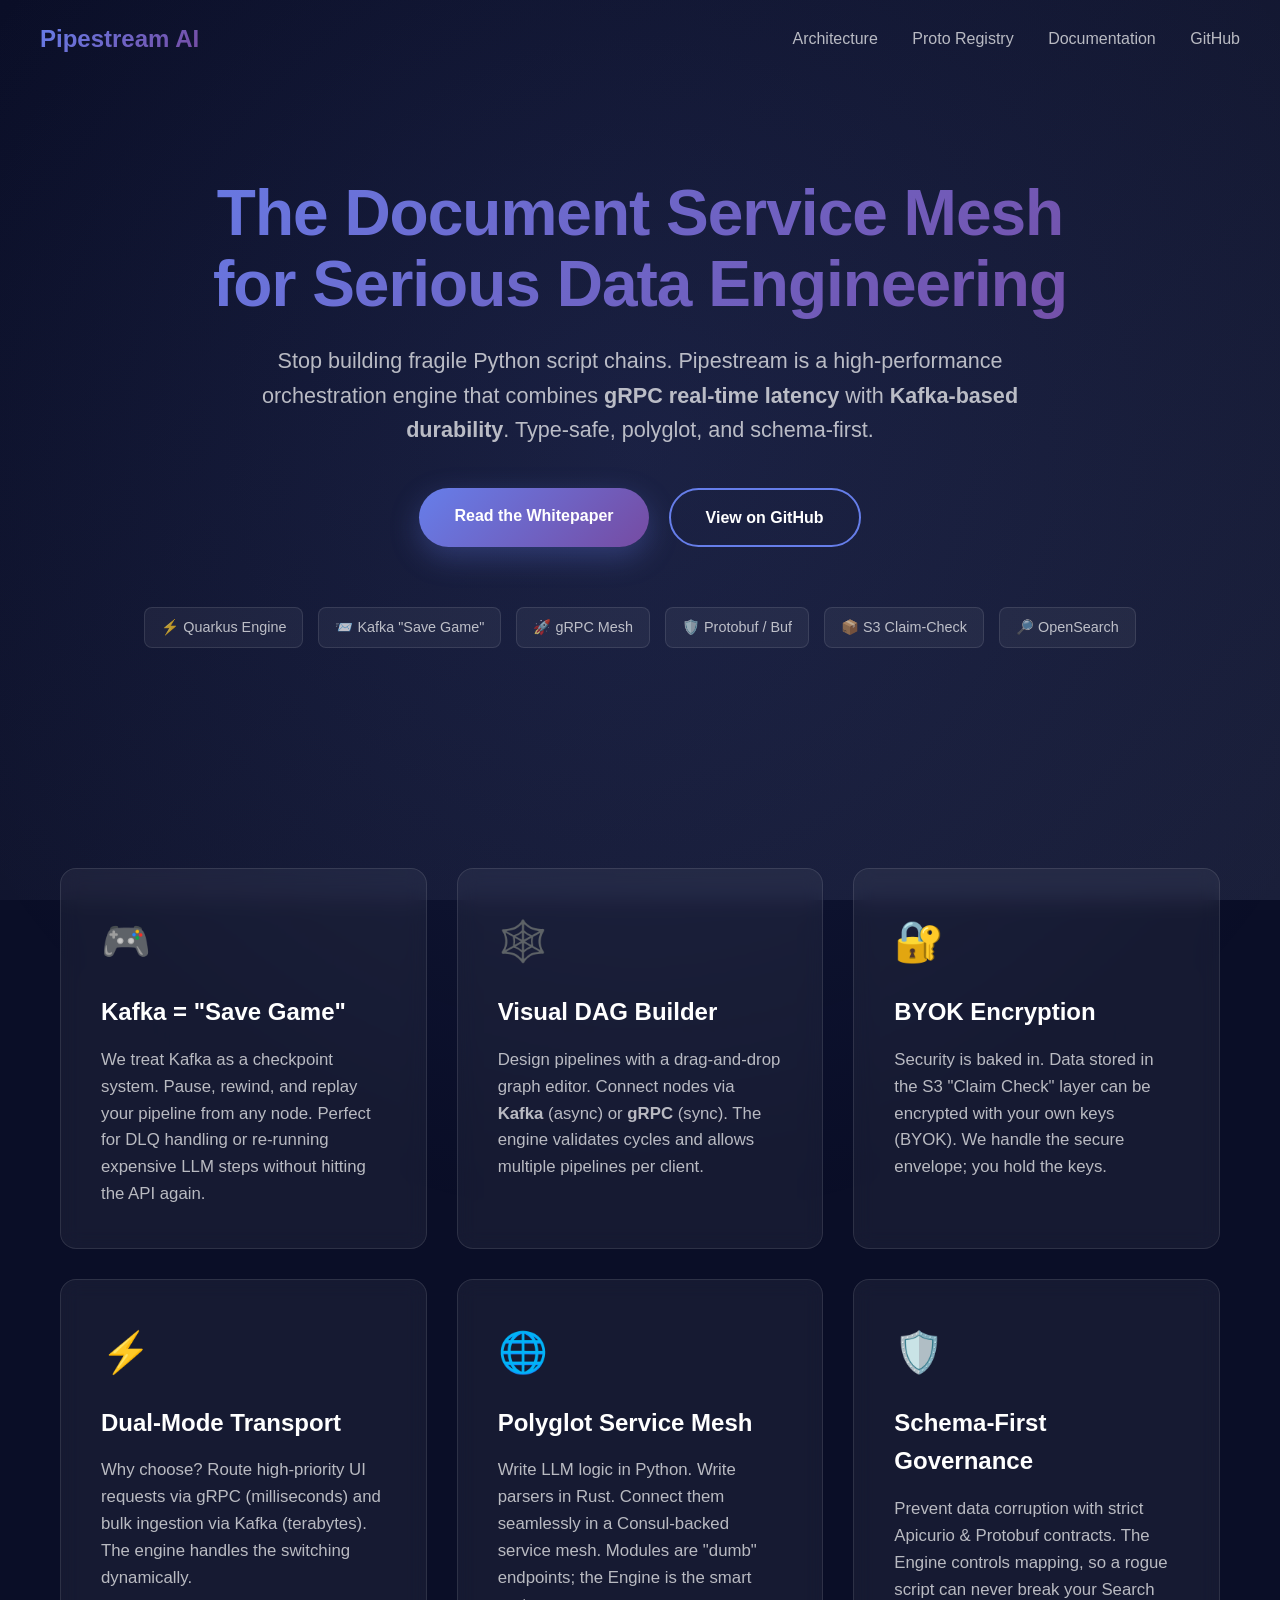
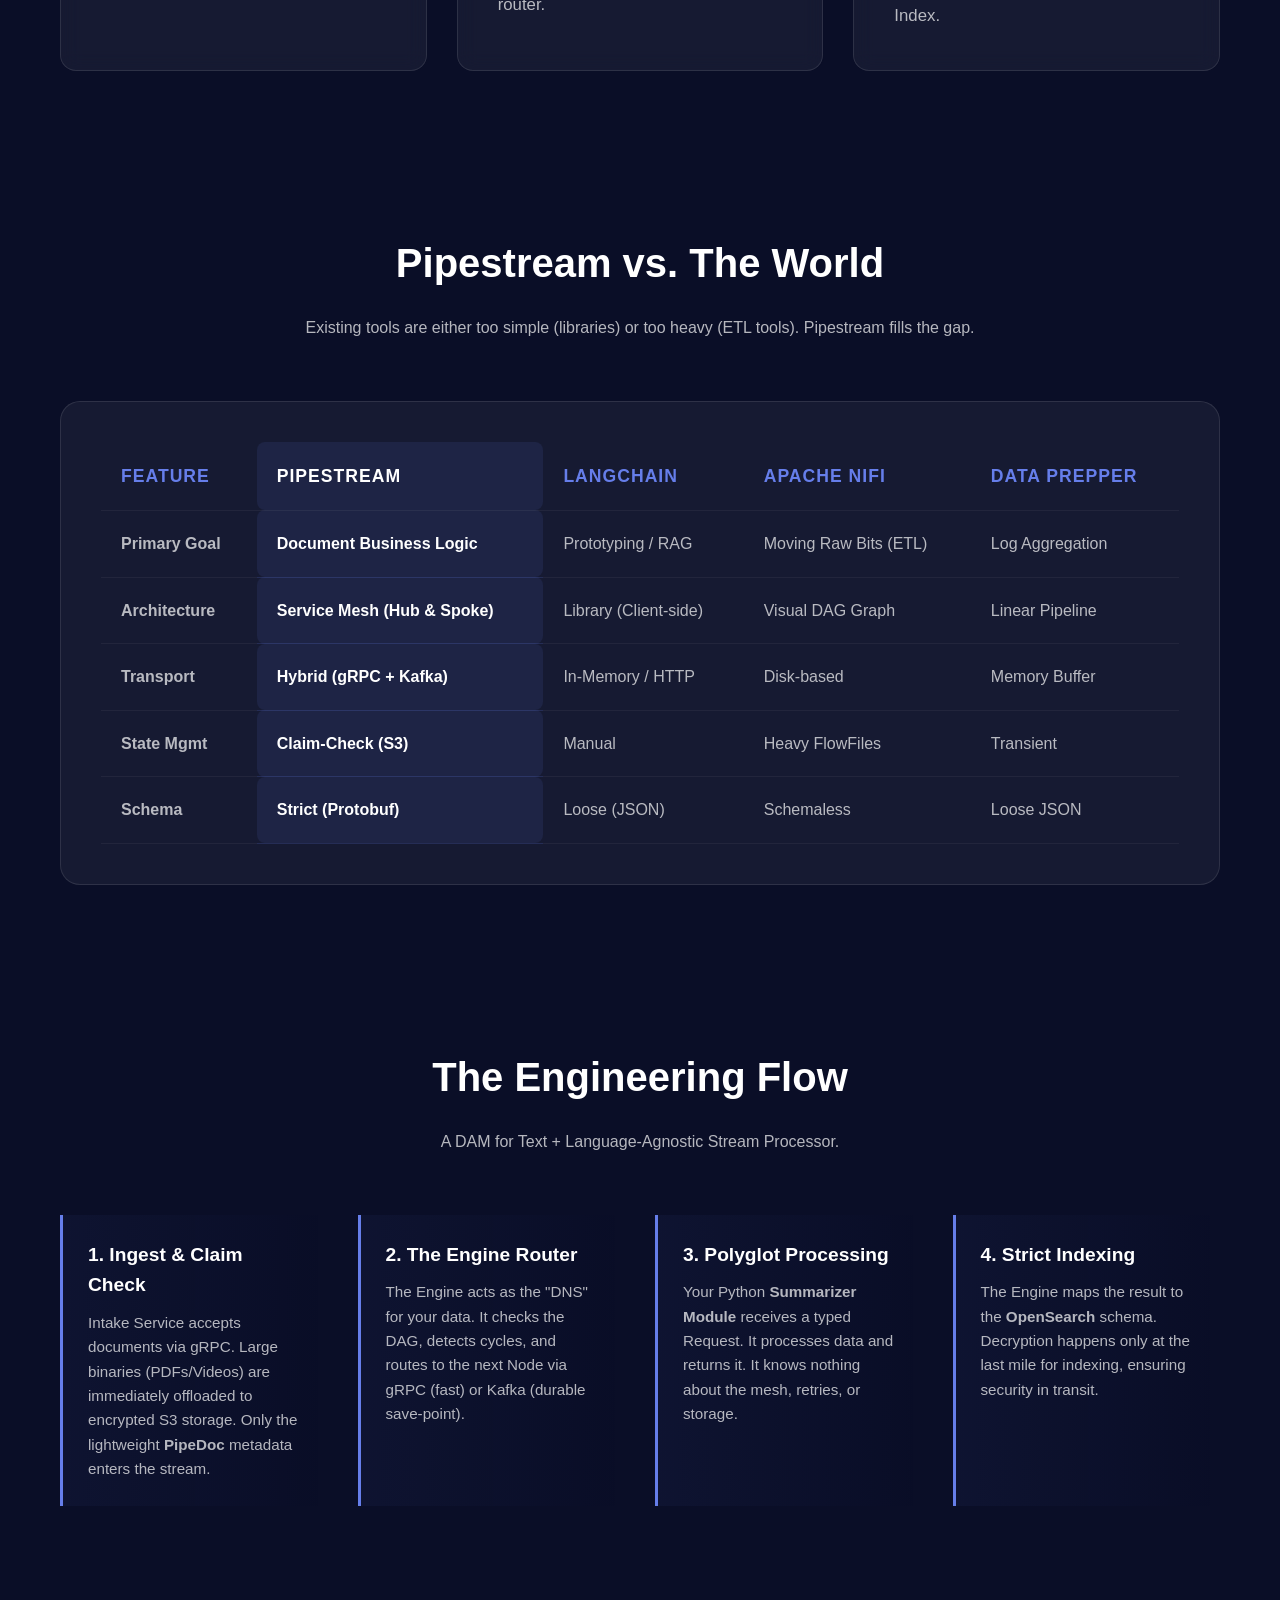
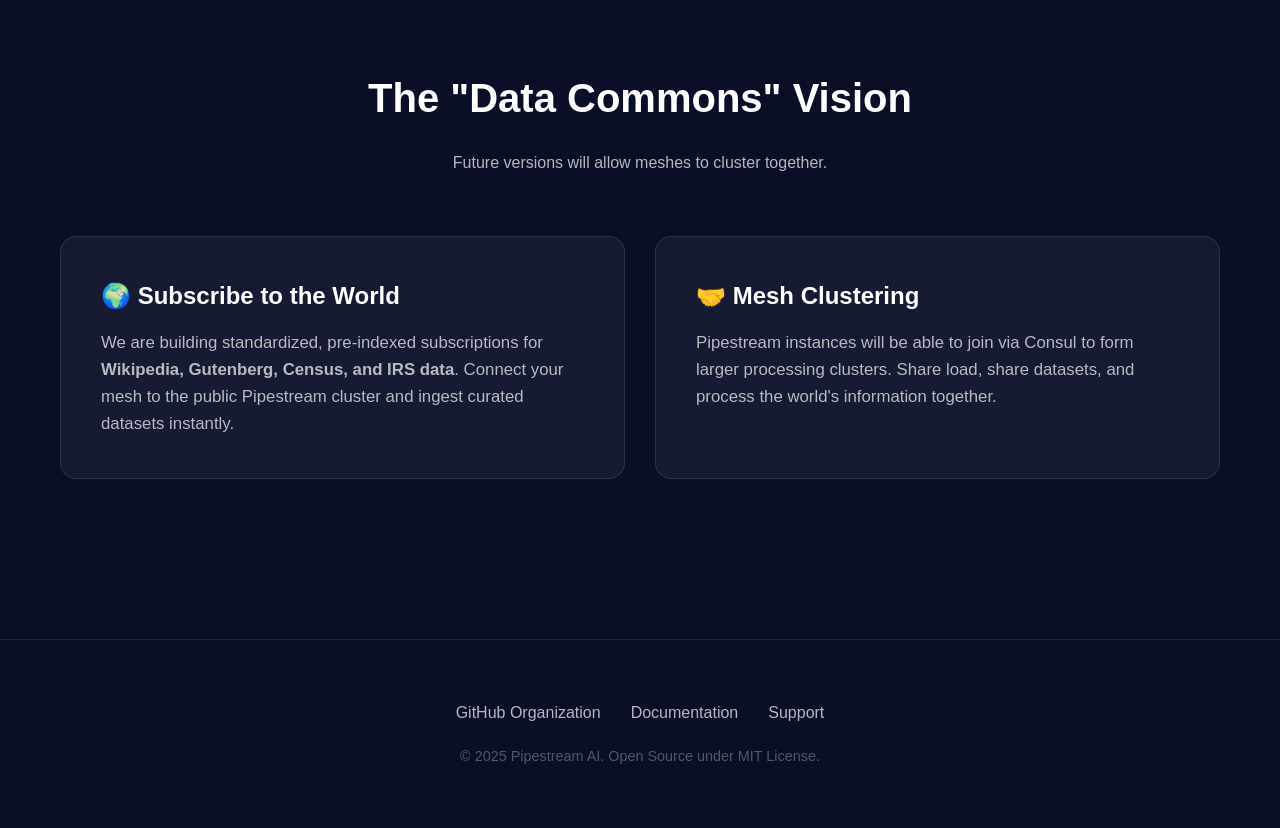
==== index.html @ f8be97fb "fix: resolve 404s on GitHub Pages by using relative links for docs" ====
<!DOCTYPE html>
<html lang="en">
<head>
    <meta charset="UTF-8">
    <meta name="viewport" content="width=device-width, initial-scale=1.0">
    <meta name="description" content="Pipestream AI - The Enterprise Document Service Mesh. gRPC latency, Kafka durability, and strict schema governance.">
    <title>Pipestream AI: Document Processing Mesh for Text</title>
    <style>
        :root {
            --primary-gradient: linear-gradient(135deg, #667eea 0%, #764ba2 100%);
            --bg-dark: #0a0e27;
            --bg-card: rgba(255, 255, 255, 0.05);
            --text-main: #ffffff;
            --text-muted: rgba(255, 255, 255, 0.7);
            --accent: #667eea;
            --success: #48bb78;
            --danger: #f56565;
        }

        * {
            margin: 0;
            padding: 0;
            box-sizing: border-box;
        }

        body {
            font-family: -apple-system, BlinkMacSystemFont, 'Segoe UI', Roboto, Oxygen, Ubuntu, Cantarell, sans-serif;
            line-height: 1.6;
            color: var(--text-main);
            background: var(--bg-dark);
            overflow-x: hidden;
        }

        /* Animated background */
        .bg-animation {
            position: fixed;
            top: 0;
            left: 0;
            width: 100%;
            height: 100%;
            z-index: -1;
            background: linear-gradient(135deg, #0a0e27 0%, #1a1f3a 100%);
        }

        .bg-animation::before {
            content: '';
            position: absolute;
            top: -50%;
            left: -50%;
            width: 200%;
            height: 200%;
            background: radial-gradient(circle, rgba(102, 126, 234, 0.1) 0%, transparent 50%);
            animation: pulse 15s ease-in-out infinite;
        }

        @keyframes pulse {
            0%, 100% { transform: scale(1) rotate(0deg); }
            50% { transform: scale(1.1) rotate(180deg); }
        }

        /* Header */
        header {
            padding: 20px 40px;
            display: flex;
            justify-content: space-between;
            align-items: center;
            max-width: 1400px;
            margin: 0 auto;
        }

        .logo {
            font-size: 1.5rem;
            font-weight: 700;
            background: var(--primary-gradient);
            -webkit-background-clip: text;
            -webkit-text-fill-color: transparent;
            background-clip: text;
        }

        nav a {
            color: var(--text-muted);
            text-decoration: none;
            margin-left: 30px;
            font-weight: 500;
            transition: color 0.3s ease;
        }

        nav a:hover {
            color: var(--accent);
        }

        /* Hero Section */
        .hero {
            max-width: 1200px;
            margin: 0 auto;
            padding: 100px 20px 60px;
            text-align: center;
        }

        h1 {
            font-size: 4rem;
            line-height: 1.1;
            margin-bottom: 25px;
            background: var(--primary-gradient);
            -webkit-background-clip: text;
            -webkit-text-fill-color: transparent;
            background-clip: text;
            font-weight: 800;
            letter-spacing: -1px;
        }

        .lead {
            font-size: 1.35rem;
            color: var(--text-muted);
            margin-bottom: 40px;
            max-width: 800px;
            margin-left: auto;
            margin-right: auto;
        }

        /* Buttons */
        .cta-group {
            display: flex;
            gap: 20px;
            justify-content: center;
            margin-bottom: 60px;
        }

        .btn {
            padding: 15px 35px;
            border-radius: 50px;
            font-weight: 600;
            text-decoration: none;
            transition: transform 0.2s, box-shadow 0.2s;
        }

        .btn:hover {
            transform: translateY(-2px);
        }

        .btn-primary {
            background: var(--primary-gradient);
            color: white;
            box-shadow: 0 10px 30px rgba(102, 126, 234, 0.3);
        }

        .btn-primary:hover {
            box-shadow: 0 15px 40px rgba(102, 126, 234, 0.5);
        }

        .btn-secondary {
            background: transparent;
            border: 2px solid var(--accent);
            color: white;
        }

        .btn-secondary:hover {
            background: rgba(102, 126, 234, 0.1);
        }

        /* Tech Stack Badges */
        .tech-stack {
            display: flex;
            justify-content: center;
            flex-wrap: wrap;
            gap: 15px;
            margin-bottom: 80px;
        }

        .badge {
            background: rgba(255, 255, 255, 0.05);
            border: 1px solid rgba(255, 255, 255, 0.1);
            color: var(--text-muted);
            padding: 8px 16px;
            border-radius: 8px;
            font-size: 0.9rem;
            font-weight: 500;
            transition: all 0.3s ease;
        }

        .badge:hover {
            background: rgba(102, 126, 234, 0.1);
            border-color: rgba(102, 126, 234, 0.3);
            color: #fff;
            transform: translateY(-2px);
        }

        /* Standard Section Styles */
        .section-container {
            max-width: 1200px;
            margin: 0 auto;
            padding: 80px 20px;
        }

        .section-title {
            text-align: center;
            font-size: 2.5rem;
            margin-bottom: 20px;
            color: white;
        }

        .section-subtitle {
            text-align: center;
            color: var(--text-muted);
            margin-bottom: 60px;
            max-width: 700px;
            margin-left: auto;
            margin-right: auto;
        }

        /* Features Grid */
        .features-grid {
            display: grid;
            grid-template-columns: repeat(auto-fit, minmax(350px, 1fr));
            gap: 30px;
        }

        .feature-card {
            background: var(--bg-card);
            backdrop-filter: blur(10px);
            border: 1px solid rgba(255, 255, 255, 0.1);
            border-radius: 16px;
            padding: 40px;
            transition: transform 0.3s ease, border-color 0.3s ease;
        }

        .feature-card:hover {
            transform: translateY(-5px);
            border-color: var(--accent);
            background: rgba(255, 255, 255, 0.08);
        }

        .feature-icon {
            font-size: 2.5rem;
            margin-bottom: 20px;
            display: block;
        }

        .feature-card h3 {
            color: var(--text-main);
            font-size: 1.5rem;
            margin-bottom: 15px;
        }

        .feature-card p {
            color: var(--text-muted);
            font-size: 1.05rem;
        }

        /* Comparison Table */
        .comparison-table-wrapper {
            background: var(--bg-card);
            border-radius: 20px;
            padding: 40px;
            border: 1px solid rgba(255, 255, 255, 0.1);
            overflow-x: auto;
        }

        table {
            width: 100%;
            border-collapse: collapse;
            color: var(--text-muted);
            min-width: 800px;
        }

        th, td {
            padding: 20px;
            text-align: left;
            border-bottom: 1px solid rgba(255, 255, 255, 0.05);
        }

        th {
            color: var(--accent);
            font-size: 1.1rem;
            text-transform: uppercase;
            letter-spacing: 1px;
        }

        .highlight-col {
            background: rgba(102, 126, 234, 0.1);
            color: white;
            font-weight: 600;
            border-radius: 8px;
        }
        
        td.highlight-col {
            border-bottom: 1px solid rgba(102, 126, 234, 0.2);
        }

        /* Architecture Steps */
        .steps-grid {
            display: grid;
            grid-template-columns: repeat(auto-fit, minmax(250px, 1fr));
            gap: 30px;
            margin-top: 40px;
        }

        .step-card {
            text-align: left;
            padding: 25px;
            border-left: 3px solid var(--accent);
            background: linear-gradient(90deg, rgba(102,126,234,0.05) 0%, transparent 100%);
            border-radius: 0 10px 10px 0;
        }

        .step-card h4 {
            color: white;
            margin-bottom: 10px;
            font-size: 1.2rem;
        }

        .step-card p {
            color: var(--text-muted);
            font-size: 0.95rem;
            margin: 0;
        }

        /* Footer */
        footer {
            text-align: center;
            padding: 60px 20px;
            border-top: 1px solid rgba(255, 255, 255, 0.1);
            margin-top: 80px;
        }

        .footer-links {
            display: flex;
            justify-content: center;
            gap: 30px;
            margin-bottom: 20px;
        }

        .footer-links a {
            color: var(--text-muted);
            text-decoration: none;
            transition: color 0.3s;
        }

        .footer-links a:hover {
            color: var(--accent);
        }

        .copyright {
            color: rgba(255, 255, 255, 0.3);
            font-size: 0.9rem;
        }

        /* Responsive */
        @media (max-width: 768px) {
            h1 { font-size: 2.8rem; }
            .hero { padding-top: 60px; }
            .cta-group { flex-direction: column; }
            header { flex-direction: column; gap: 20px; }
            nav { display: flex; flex-wrap: wrap; justify-content: center; gap: 15px; }
            nav a { margin: 0; }
        }
    </style>
</head>
<body>
    <div class="bg-animation"></div>

    <header>
        <div class="logo">Pipestream AI</div>
        <nav>
            <a href="docs/#/architecture/system-overview">Architecture</a>
            <a href="https://buf.build/pipestreamai/platform" target="_blank">Proto Registry</a>
            <a href="docs/">Documentation</a>
            <a href="https://github.com/ai-pipestream" target="_blank">GitHub</a>
        </nav>
    </header>

    <main>
        <section class="hero">
            <h1>The Document Service Mesh <br>for Serious Data Engineering</h1>
            <p class="lead">
                Stop building fragile Python script chains. Pipestream is a high-performance orchestration engine 
                that combines <strong>gRPC real-time latency</strong> with <strong>Kafka-based durability</strong>. 
                Type-safe, polyglot, and schema-first.
            </p>
            
            <div class="cta-group">
                <a href="docs/#/architecture/system-overview" class="btn btn-primary">Read the Whitepaper</a>
                <a href="https://github.com/ai-pipestream" class="btn btn-secondary">View on GitHub</a>
            </div>

            <div class="tech-stack">
                <span class="badge">⚡ Quarkus Engine</span>
                <span class="badge">📨 Kafka "Save Game"</span>
                <span class="badge">🚀 gRPC Mesh</span>
                <span class="badge">🛡️ Protobuf / Buf</span>
                <span class="badge">📦 S3 Claim-Check</span>
                <span class="badge">🔎 OpenSearch</span>
            </div>
        </section>

        <section class="section-container" id="features">
            <div class="features-grid">
                <div class="feature-card">
                    <span class="feature-icon">🎮</span>
                    <h3>Kafka = "Save Game"</h3>
                    <p>We treat Kafka as a checkpoint system. Pause, rewind, and replay your pipeline from any node. Perfect for DLQ handling or re-running expensive LLM steps without hitting the API again.</p>
                </div>
                <div class="feature-card">
                    <span class="feature-icon">🕸️</span>
                    <h3>Visual DAG Builder</h3>
                    <p>Design pipelines with a drag-and-drop graph editor. Connect nodes via <strong>Kafka</strong> (async) or <strong>gRPC</strong> (sync). The engine validates cycles and allows multiple pipelines per client.</p>
                </div>
                <div class="feature-card">
                    <span class="feature-icon">🔐</span>
                    <h3>BYOK Encryption</h3>
                    <p>Security is baked in. Data stored in the S3 "Claim Check" layer can be encrypted with your own keys (BYOK). We handle the secure envelope; you hold the keys.</p>
                </div>
                <div class="feature-card">
                    <span class="feature-icon">⚡</span>
                    <h3>Dual-Mode Transport</h3>
                    <p>Why choose? Route high-priority UI requests via gRPC (milliseconds) and bulk ingestion via Kafka (terabytes). The engine handles the switching dynamically.</p>
                </div>
                <div class="feature-card">
                    <span class="feature-icon">🌐</span>
                    <h3>Polyglot Service Mesh</h3>
                    <p>Write LLM logic in Python. Write parsers in Rust. Connect them seamlessly in a Consul-backed service mesh. Modules are "dumb" endpoints; the Engine is the smart router.</p>
                </div>
                <div class="feature-card">
                    <span class="feature-icon">🛡️</span>
                    <h3>Schema-First Governance</h3>
                    <p>Prevent data corruption with strict Apicurio & Protobuf contracts. The Engine controls mapping, so a rogue script can never break your Search Index.</p>
                </div>
            </div>
        </section>

        <section class="section-container">
            <h2 class="section-title">Pipestream vs. The World</h2>
            <p class="section-subtitle">Existing tools are either too simple (libraries) or too heavy (ETL tools). Pipestream fills the gap.</p>
            <div class="comparison-table-wrapper">
                <table>
                    <thead>
                        <tr>
                            <th>Feature</th>
                            <th class="highlight-col">Pipestream</th>
                            <th>LangChain</th>
                            <th>Apache NiFi</th>
                            <th>Data Prepper</th>
                        </tr>
                    </thead>
                    <tbody>
                        <tr>
                            <td><strong>Primary Goal</strong></td>
                            <td class="highlight-col">Document Business Logic</td>
                            <td>Prototyping / RAG</td>
                            <td>Moving Raw Bits (ETL)</td>
                            <td>Log Aggregation</td>
                        </tr>
                        <tr>
                            <td><strong>Architecture</strong></td>
                            <td class="highlight-col">Service Mesh (Hub & Spoke)</td>
                            <td>Library (Client-side)</td>
                            <td>Visual DAG Graph</td>
                            <td>Linear Pipeline</td>
                        </tr>
                        <tr>
                            <td><strong>Transport</strong></td>
                            <td class="highlight-col">Hybrid (gRPC + Kafka)</td>
                            <td>In-Memory / HTTP</td>
                            <td>Disk-based</td>
                            <td>Memory Buffer</td>
                        </tr>
                        <tr>
                            <td><strong>State Mgmt</strong></td>
                            <td class="highlight-col">Claim-Check (S3)</td>
                            <td>Manual</td>
                            <td>Heavy FlowFiles</td>
                            <td>Transient</td>
                        </tr>
                        <tr>
                            <td><strong>Schema</strong></td>
                            <td class="highlight-col">Strict (Protobuf)</td>
                            <td>Loose (JSON)</td>
                            <td>Schemaless</td>
                            <td>Loose JSON</td>
                        </tr>
                    </tbody>
                </table>
            </div>
        </section>

        <section class="section-container">
            <h2 class="section-title">The Engineering Flow</h2>
            <p class="section-subtitle">A DAM for Text + Language-Agnostic Stream Processor.</p>
            
            <div class="steps-grid">
                <div class="step-card">
                    <h4>1. Ingest & Claim Check</h4>
                    <p>Intake Service accepts documents via gRPC. Large binaries (PDFs/Videos) are immediately offloaded to encrypted S3 storage. Only the lightweight <strong>PipeDoc</strong> metadata enters the stream.</p>
                </div>
                <div class="step-card">
                    <h4>2. The Engine Router</h4>
                    <p>The Engine acts as the "DNS" for your data. It checks the DAG, detects cycles, and routes to the next Node via gRPC (fast) or Kafka (durable save-point).</p>
                </div>
                <div class="step-card">
                    <h4>3. Polyglot Processing</h4>
                    <p>Your Python <strong>Summarizer Module</strong> receives a typed Request. It processes data and returns it. It knows nothing about the mesh, retries, or storage.</p>
                </div>
                <div class="step-card">
                    <h4>4. Strict Indexing</h4>
                    <p>The Engine maps the result to the <strong>OpenSearch</strong> schema. Decryption happens only at the last mile for indexing, ensuring security in transit.</p>
                </div>
            </div>
        </section>

        <section class="section-container">
            <h2 class="section-title">The "Data Commons" Vision</h2>
            <p class="section-subtitle">Future versions will allow meshes to cluster together.</p>
            <div class="features-grid" style="grid-template-columns: 1fr 1fr;">
                <div class="feature-card">
                    <h3>🌍 Subscribe to the World</h3>
                    <p>We are building standardized, pre-indexed subscriptions for <strong>Wikipedia, Gutenberg, Census, and IRS data</strong>. Connect your mesh to the public Pipestream cluster and ingest curated datasets instantly.</p>
                </div>
                <div class="feature-card">
                    <h3>🤝 Mesh Clustering</h3>
                    <p>Pipestream instances will be able to join via Consul to form larger processing clusters. Share load, share datasets, and process the world's information together.</p>
                </div>
            </div>
        </section>
    </main>

    <footer>
        <div class="footer-links">
            <a href="https://github.com/ai-pipestream">GitHub Organization</a>
            <a href="docs/">Documentation</a>
            <a href="https://github.com/ai-pipestream/.github/issues">Support</a>
        </div>
        <div class="copyright">
            &copy; 2025 Pipestream AI. Open Source under MIT License.
        </div>
    </footer>
</body>
</html>
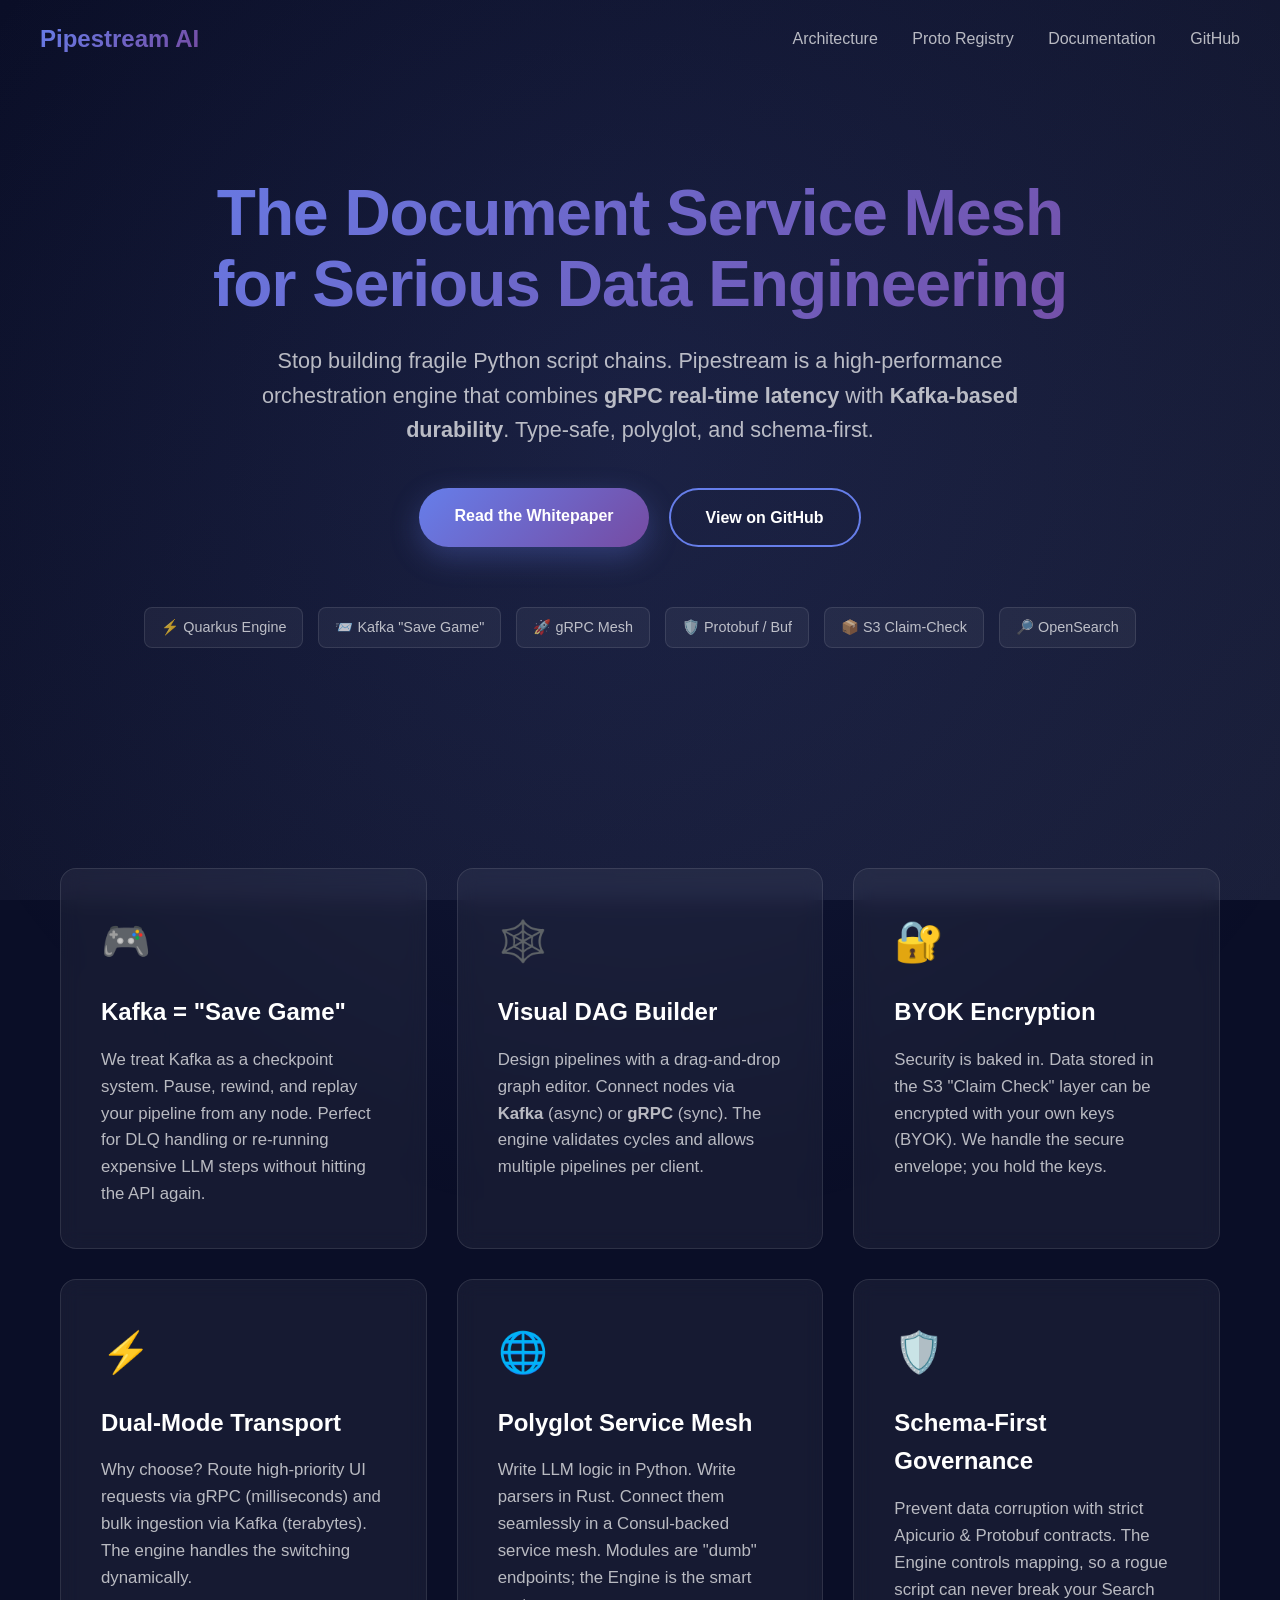
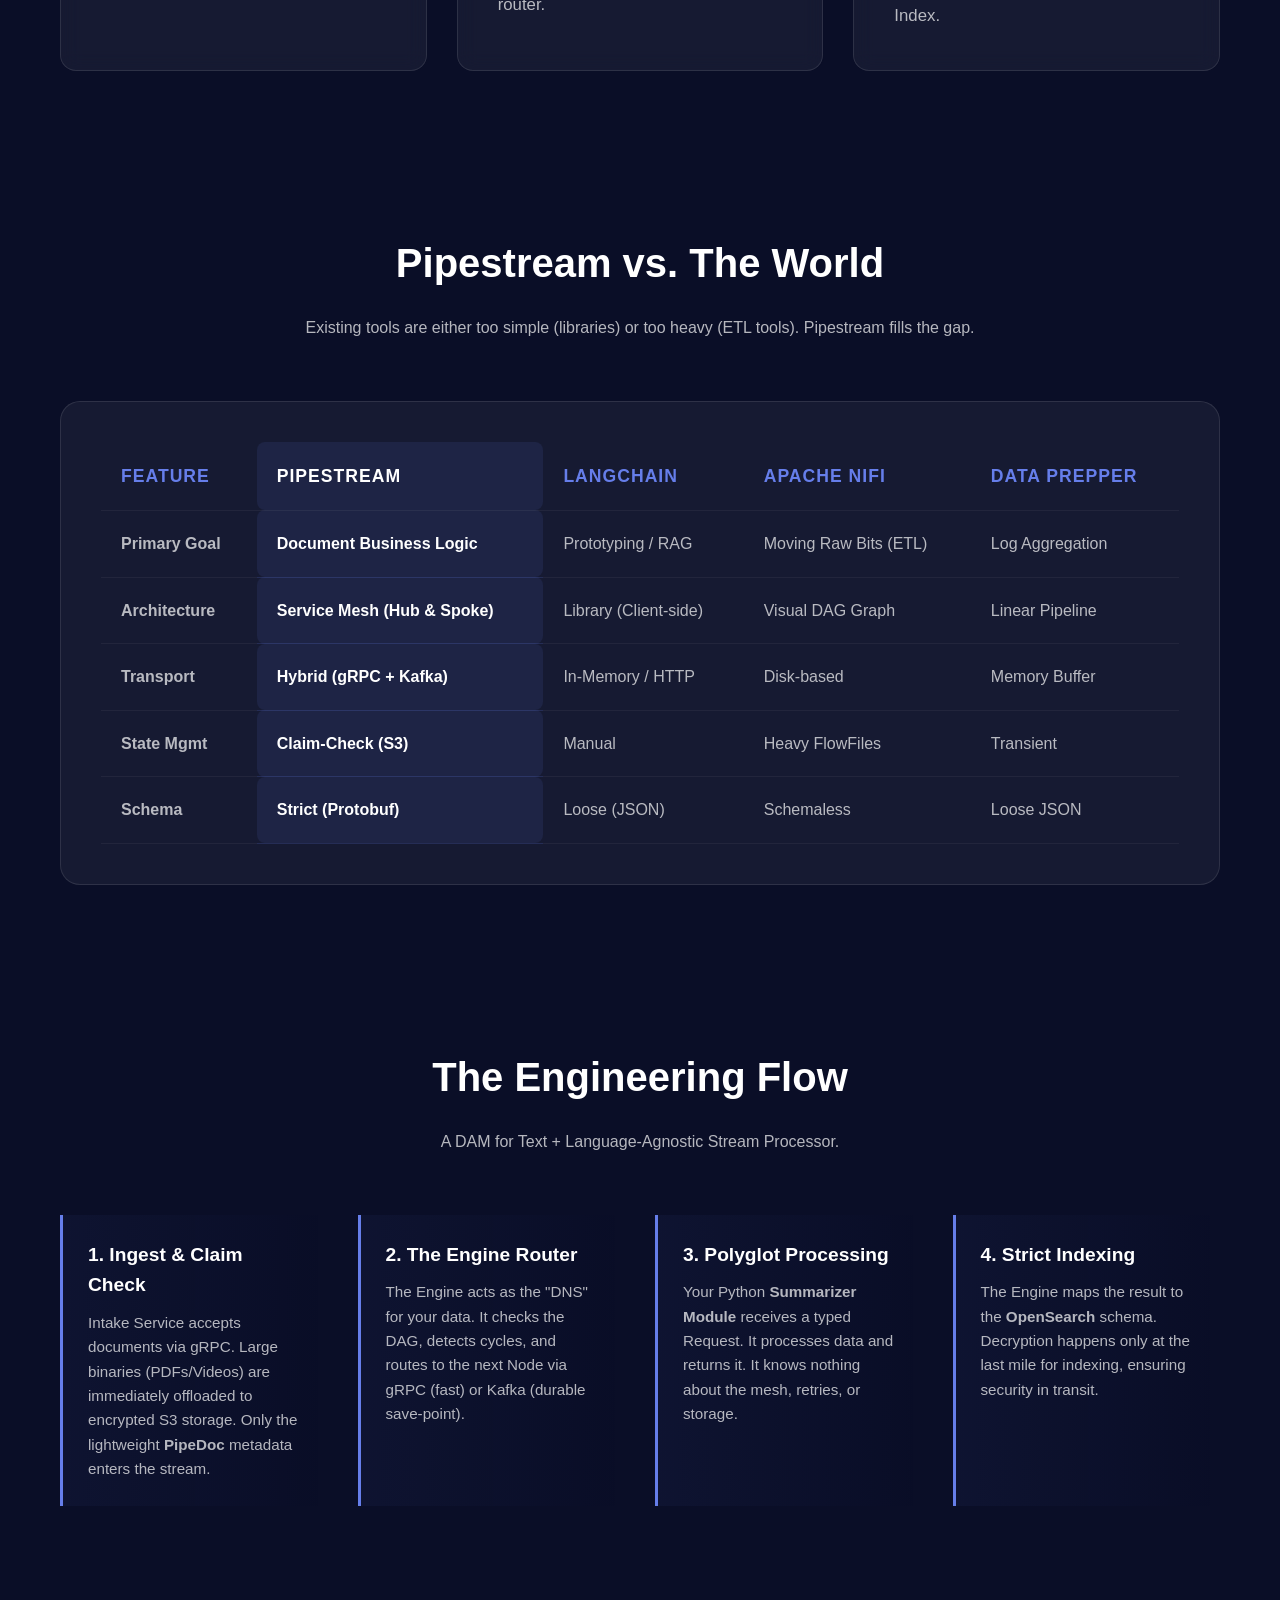
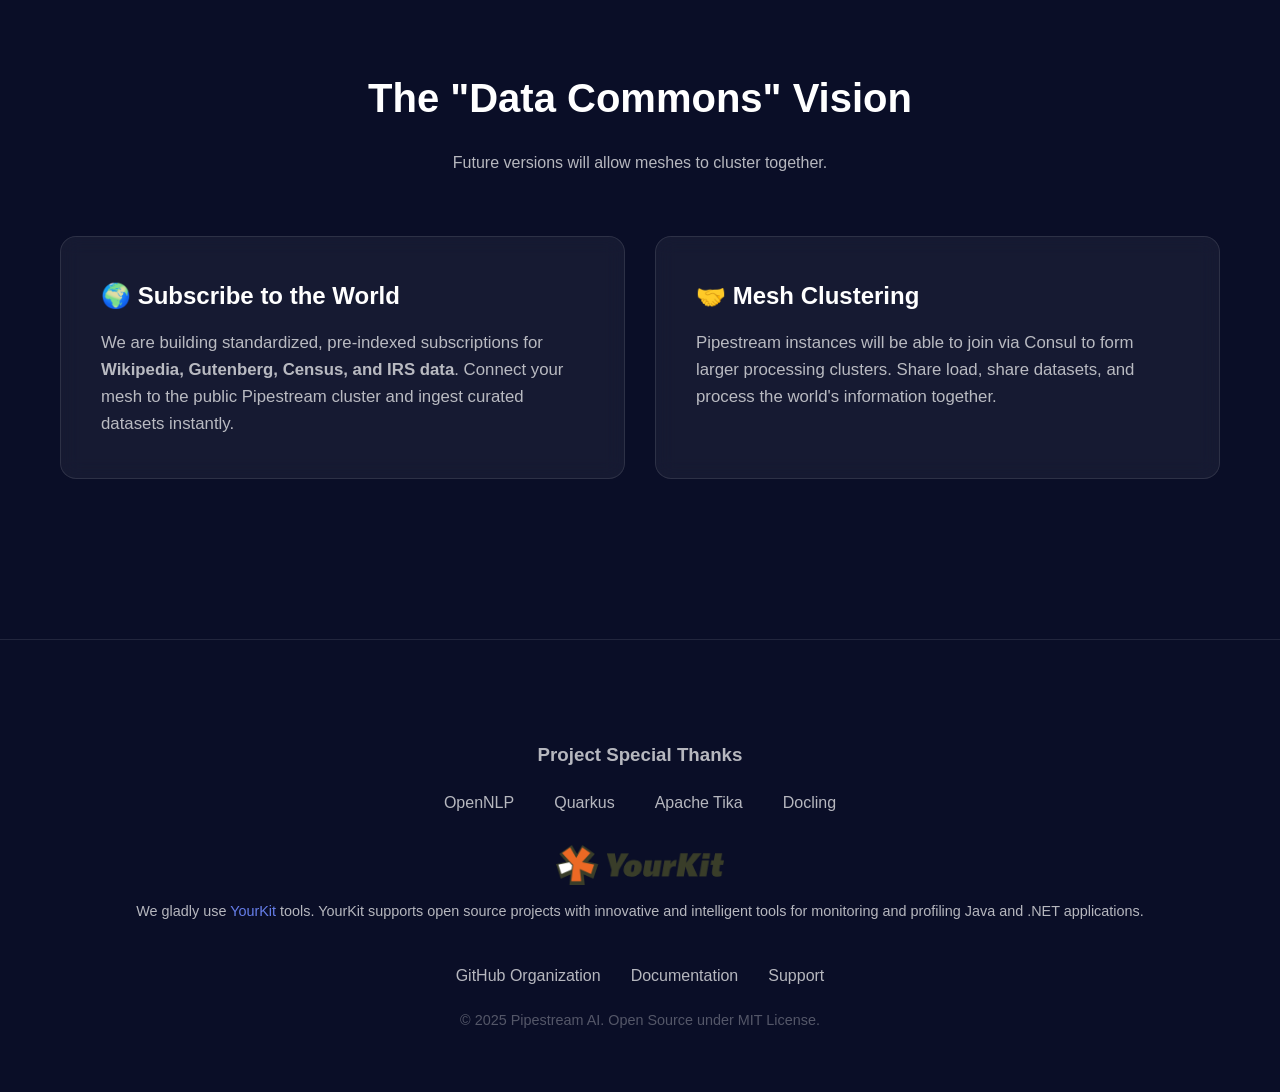
==== commit ce998180: "docs: add Project Special Thanks section to homepage footer" ====
--- a/index.html
+++ b/index.html
@@ -524,6 +524,25 @@
     </main>
 
     <footer>
+        <section class="section-container" style="padding: 40px 20px;">
+            <h3 style="color: var(--text-muted); margin-bottom: 20px;">Project Special Thanks</h3>
+            <div style="display: flex; justify-content: center; align-items: center; gap: 40px; flex-wrap: wrap; margin-bottom: 30px;">
+                <a href="https://opennlp.apache.org/" target="_blank" style="color: var(--text-muted); text-decoration: none;">OpenNLP</a>
+                <a href="https://quarkus.io/" target="_blank" style="color: var(--text-muted); text-decoration: none;">Quarkus</a>
+                <a href="https://tika.apache.org/" target="_blank" style="color: var(--text-muted); text-decoration: none;">Apache Tika</a>
+                <a href="https://github.com/microsoft/docling" target="_blank" style="color: var(--text-muted); text-decoration: none;">Docling</a>
+            </div>
+            <div style="margin-top: 20px;">
+                <a href="https://www.yourkit.com/" target="_blank" rel="noopener">
+                    <img src="yklogo.png" alt="YourKit" style="height: 40px; vertical-align: middle;">
+                </a>
+                <p style="color: var(--text-muted); font-size: 0.9rem; margin-top: 15px;">
+                    We gladly use <a href="https://www.yourkit.com/" target="_blank" rel="noopener" style="color: var(--accent); text-decoration: none;">YourKit</a> tools. 
+                    YourKit supports open source projects with innovative and intelligent tools for monitoring and profiling Java and .NET applications.
+                </p>
+            </div>
+        </section>
+
         <div class="footer-links">
             <a href="https://github.com/ai-pipestream">GitHub Organization</a>
             <a href="docs/">Documentation</a>
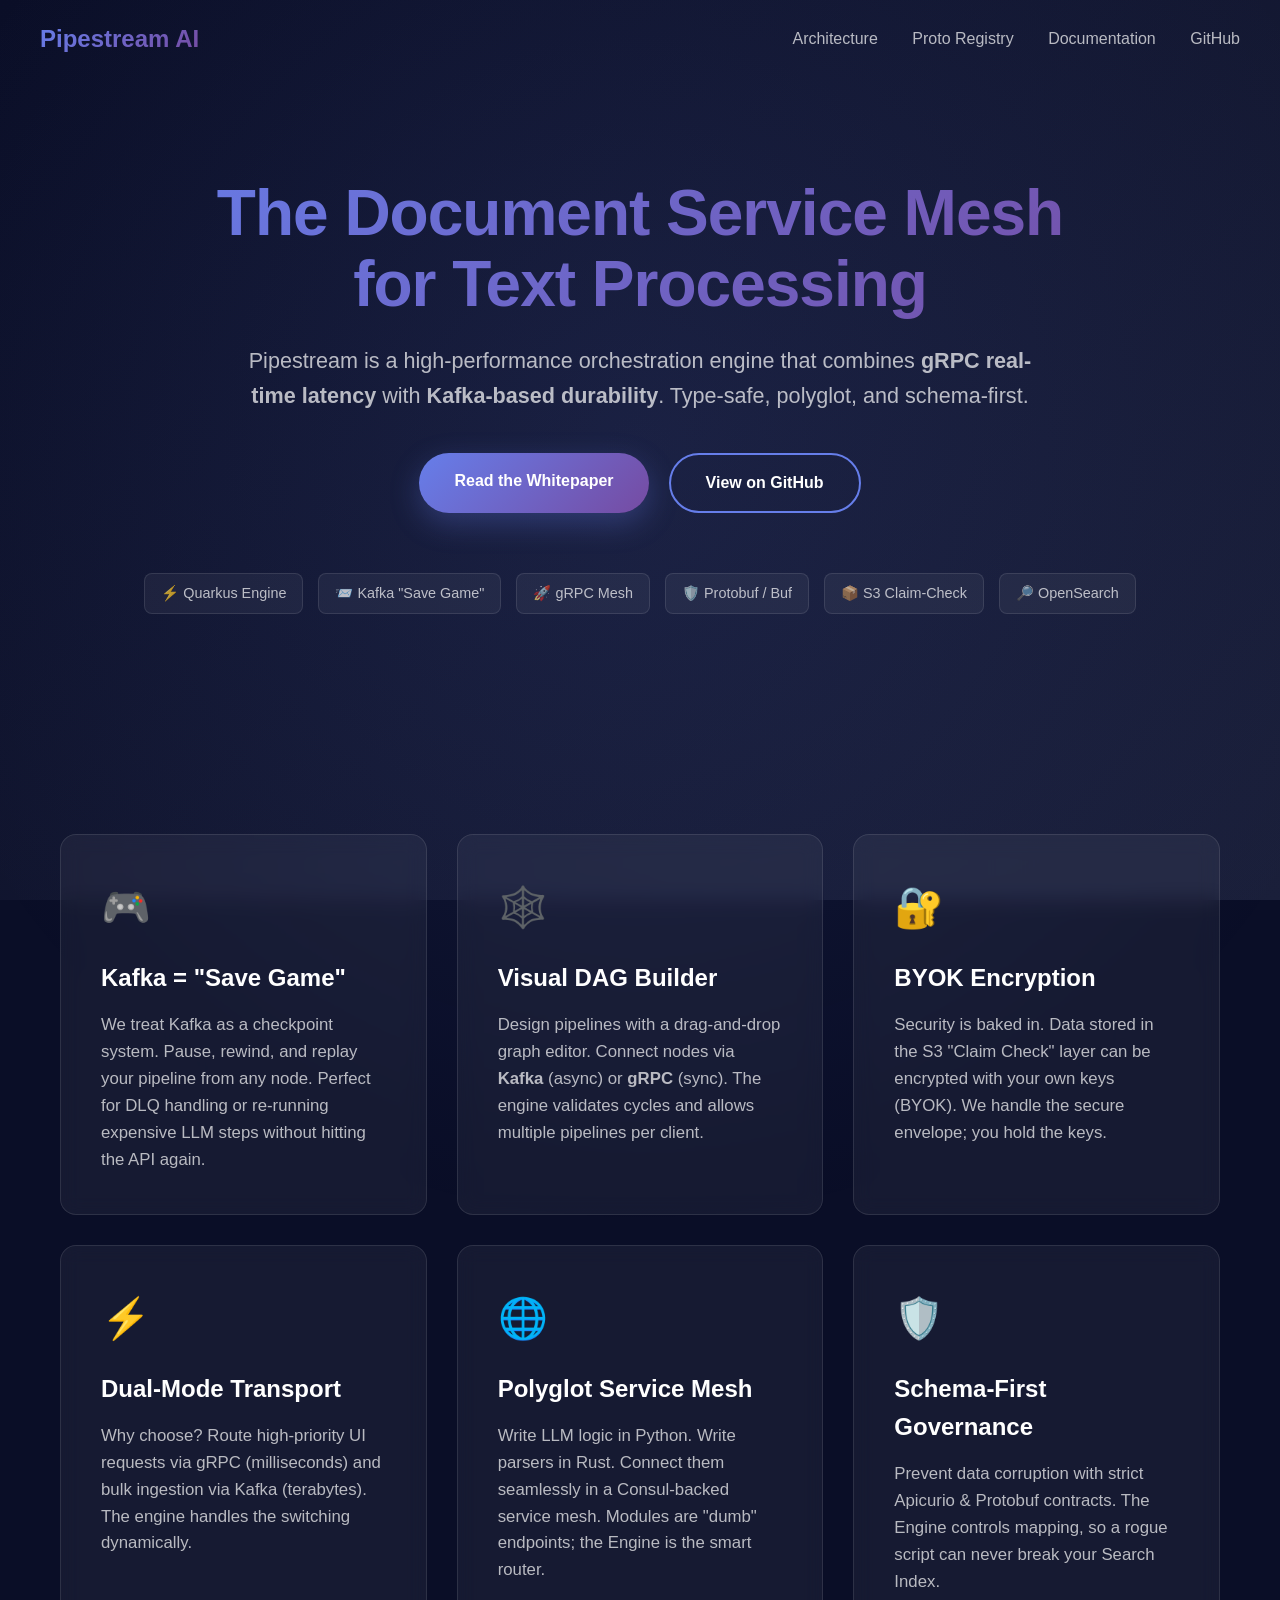
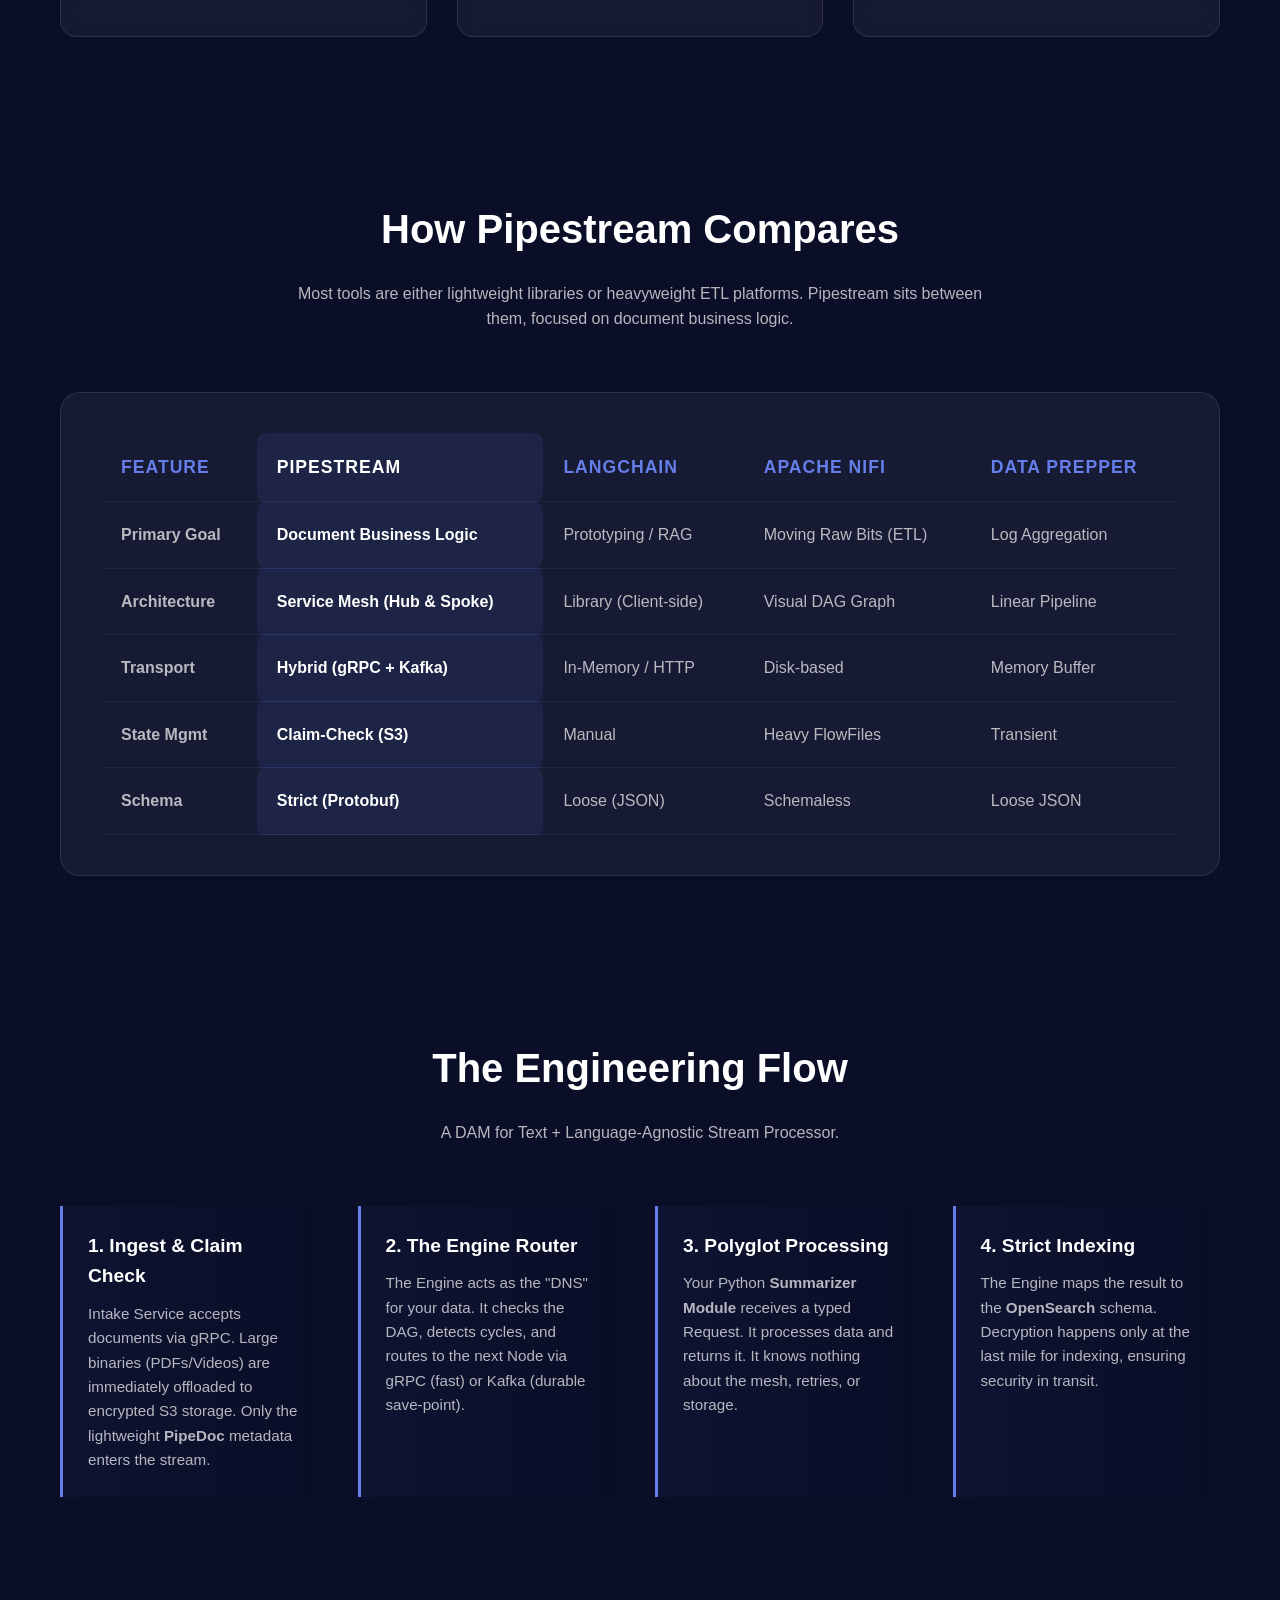
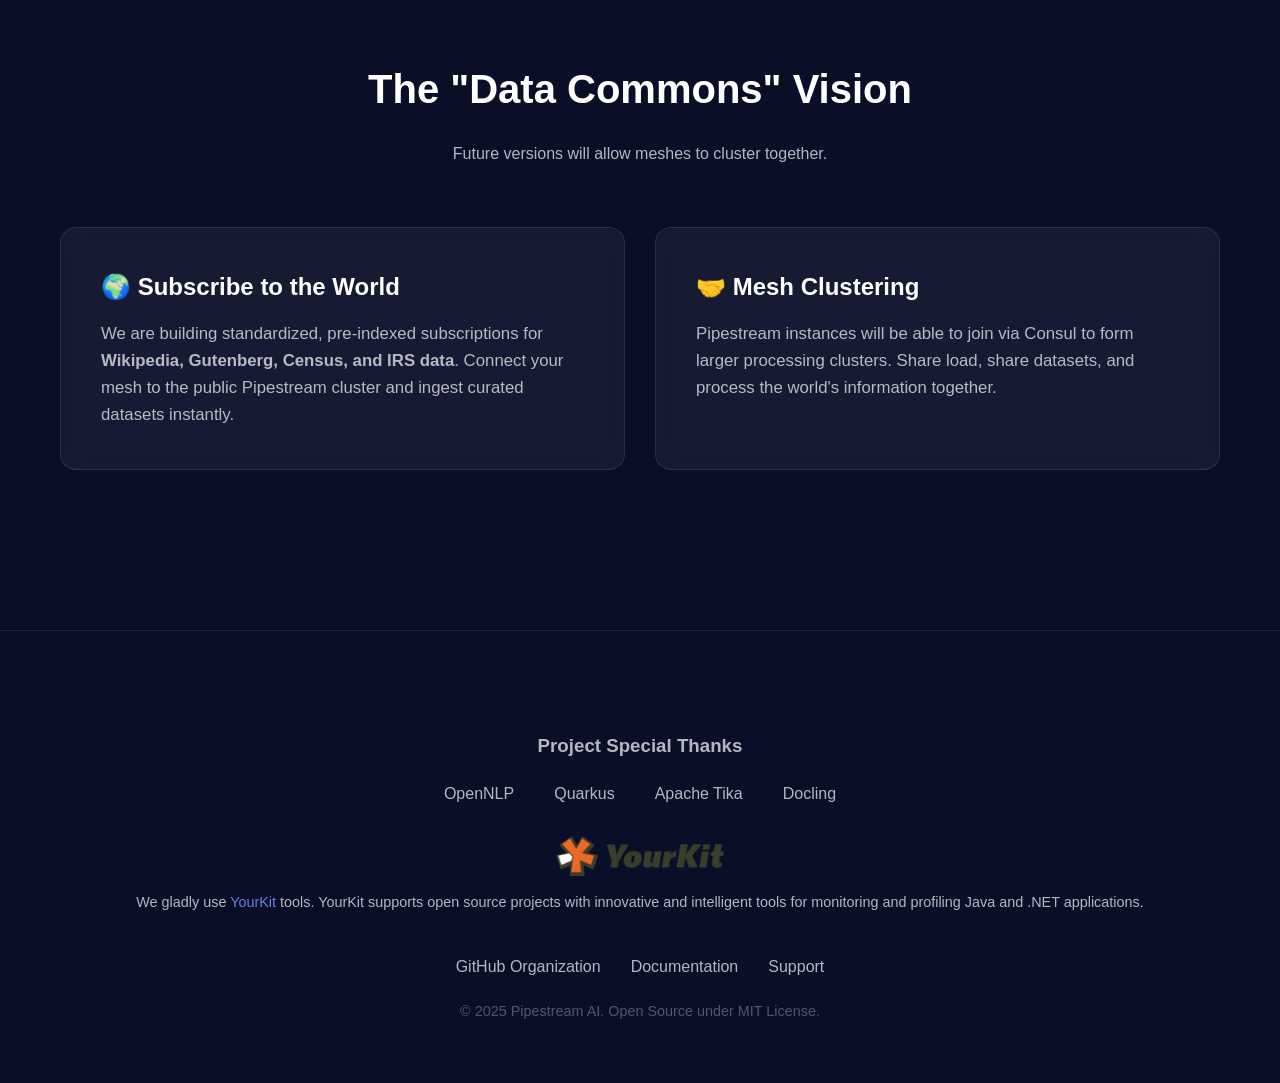
==== commit 2951e05f: "fix docling URL and tone down markety copy on front page Agent-Logs-Url: https://github.com/ai-pipes" ====
--- a/index.html
+++ b/index.html
@@ -371,10 +371,10 @@
 
     <main>
         <section class="hero">
-            <h1>The Document Service Mesh <br>for Serious Data Engineering</h1>
+            <h1>The Document Service Mesh <br>for Text Processing</h1>
             <p class="lead">
-                Stop building fragile Python script chains. Pipestream is a high-performance orchestration engine 
-                that combines <strong>gRPC real-time latency</strong> with <strong>Kafka-based durability</strong>. 
+                Pipestream is a high-performance orchestration engine that combines 
+                <strong>gRPC real-time latency</strong> with <strong>Kafka-based durability</strong>. 
                 Type-safe, polyglot, and schema-first.
             </p>
             
@@ -429,8 +429,8 @@
         </section>
 
         <section class="section-container">
-            <h2 class="section-title">Pipestream vs. The World</h2>
-            <p class="section-subtitle">Existing tools are either too simple (libraries) or too heavy (ETL tools). Pipestream fills the gap.</p>
+            <h2 class="section-title">How Pipestream Compares</h2>
+            <p class="section-subtitle">Most tools are either lightweight libraries or heavyweight ETL platforms. Pipestream sits between them, focused on document business logic.</p>
             <div class="comparison-table-wrapper">
                 <table>
                     <thead>
@@ -530,7 +530,7 @@
                 <a href="https://opennlp.apache.org/" target="_blank" style="color: var(--text-muted); text-decoration: none;">OpenNLP</a>
                 <a href="https://quarkus.io/" target="_blank" style="color: var(--text-muted); text-decoration: none;">Quarkus</a>
                 <a href="https://tika.apache.org/" target="_blank" style="color: var(--text-muted); text-decoration: none;">Apache Tika</a>
-                <a href="https://github.com/microsoft/docling" target="_blank" style="color: var(--text-muted); text-decoration: none;">Docling</a>
+                <a href="https://www.docling.ai/" target="_blank" style="color: var(--text-muted); text-decoration: none;">Docling</a>
             </div>
             <div style="margin-top: 20px;">
                 <a href="https://www.yourkit.com/" target="_blank" rel="noopener">
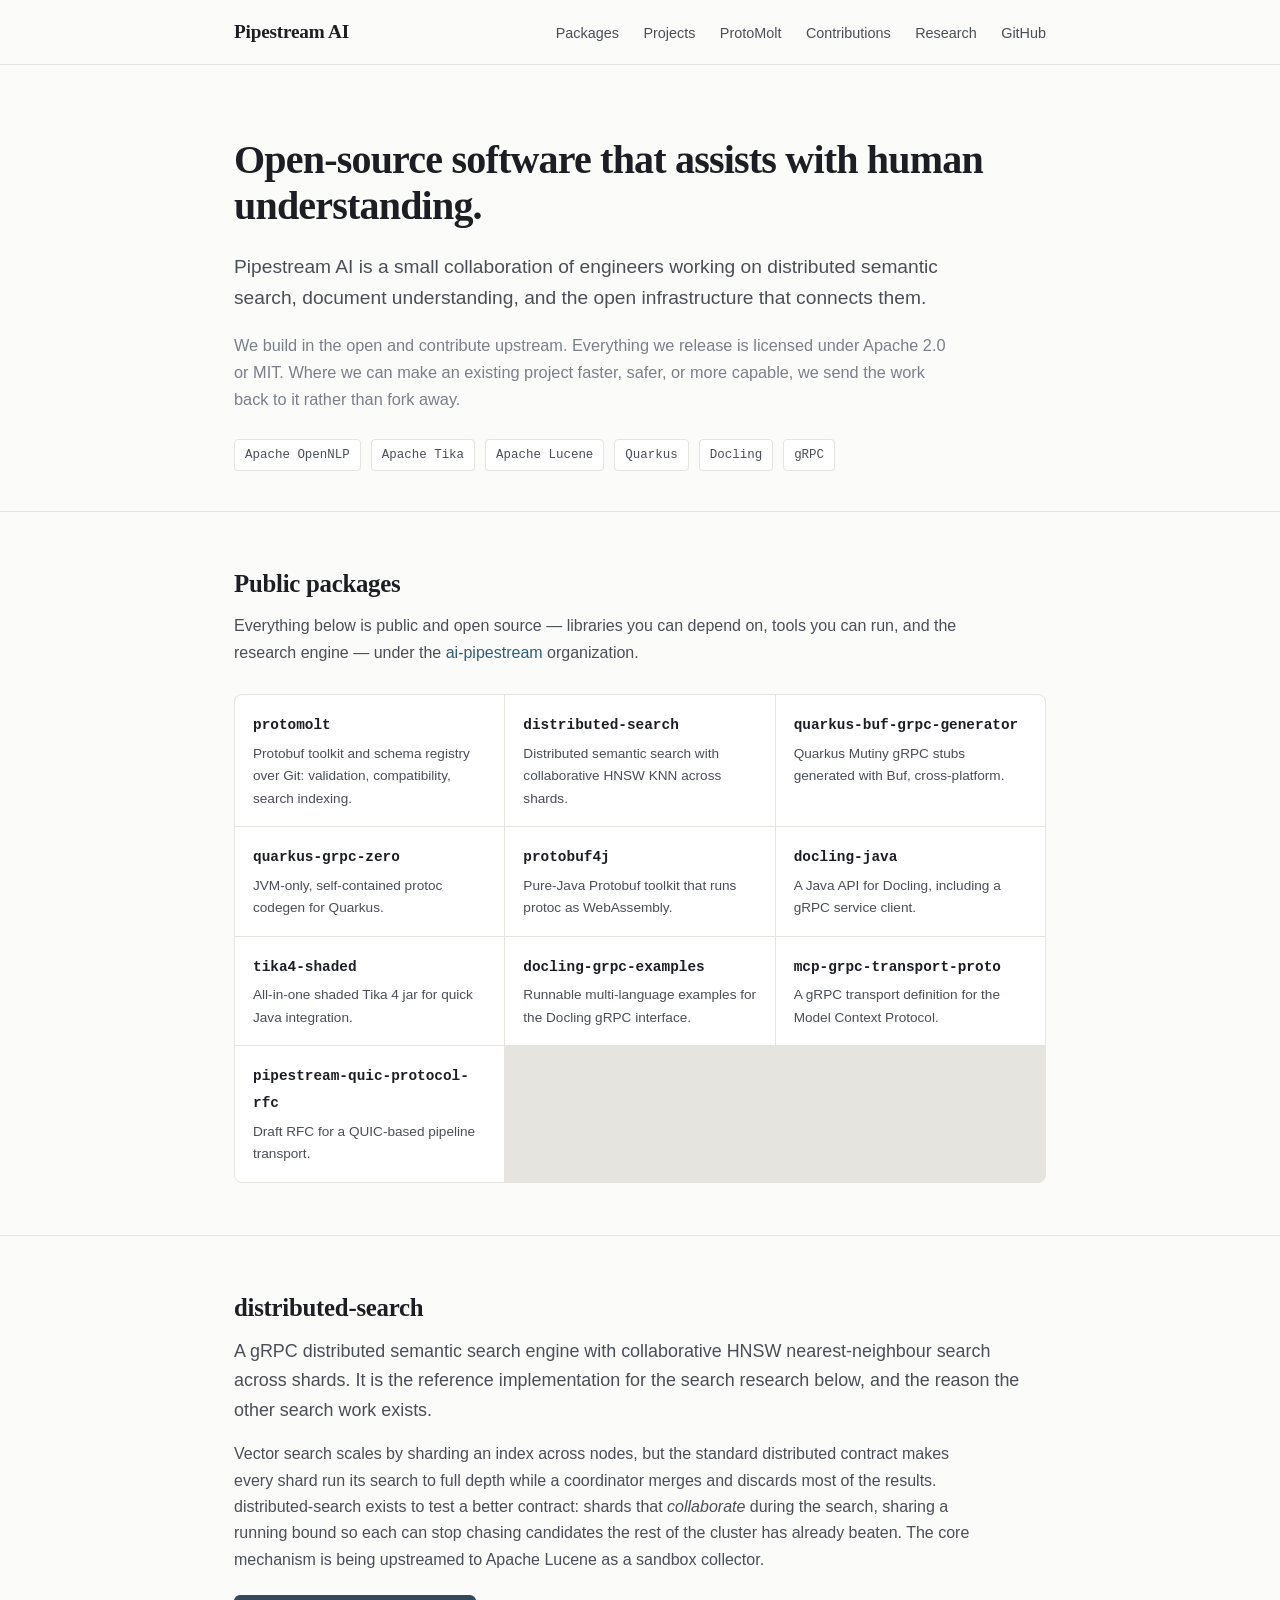
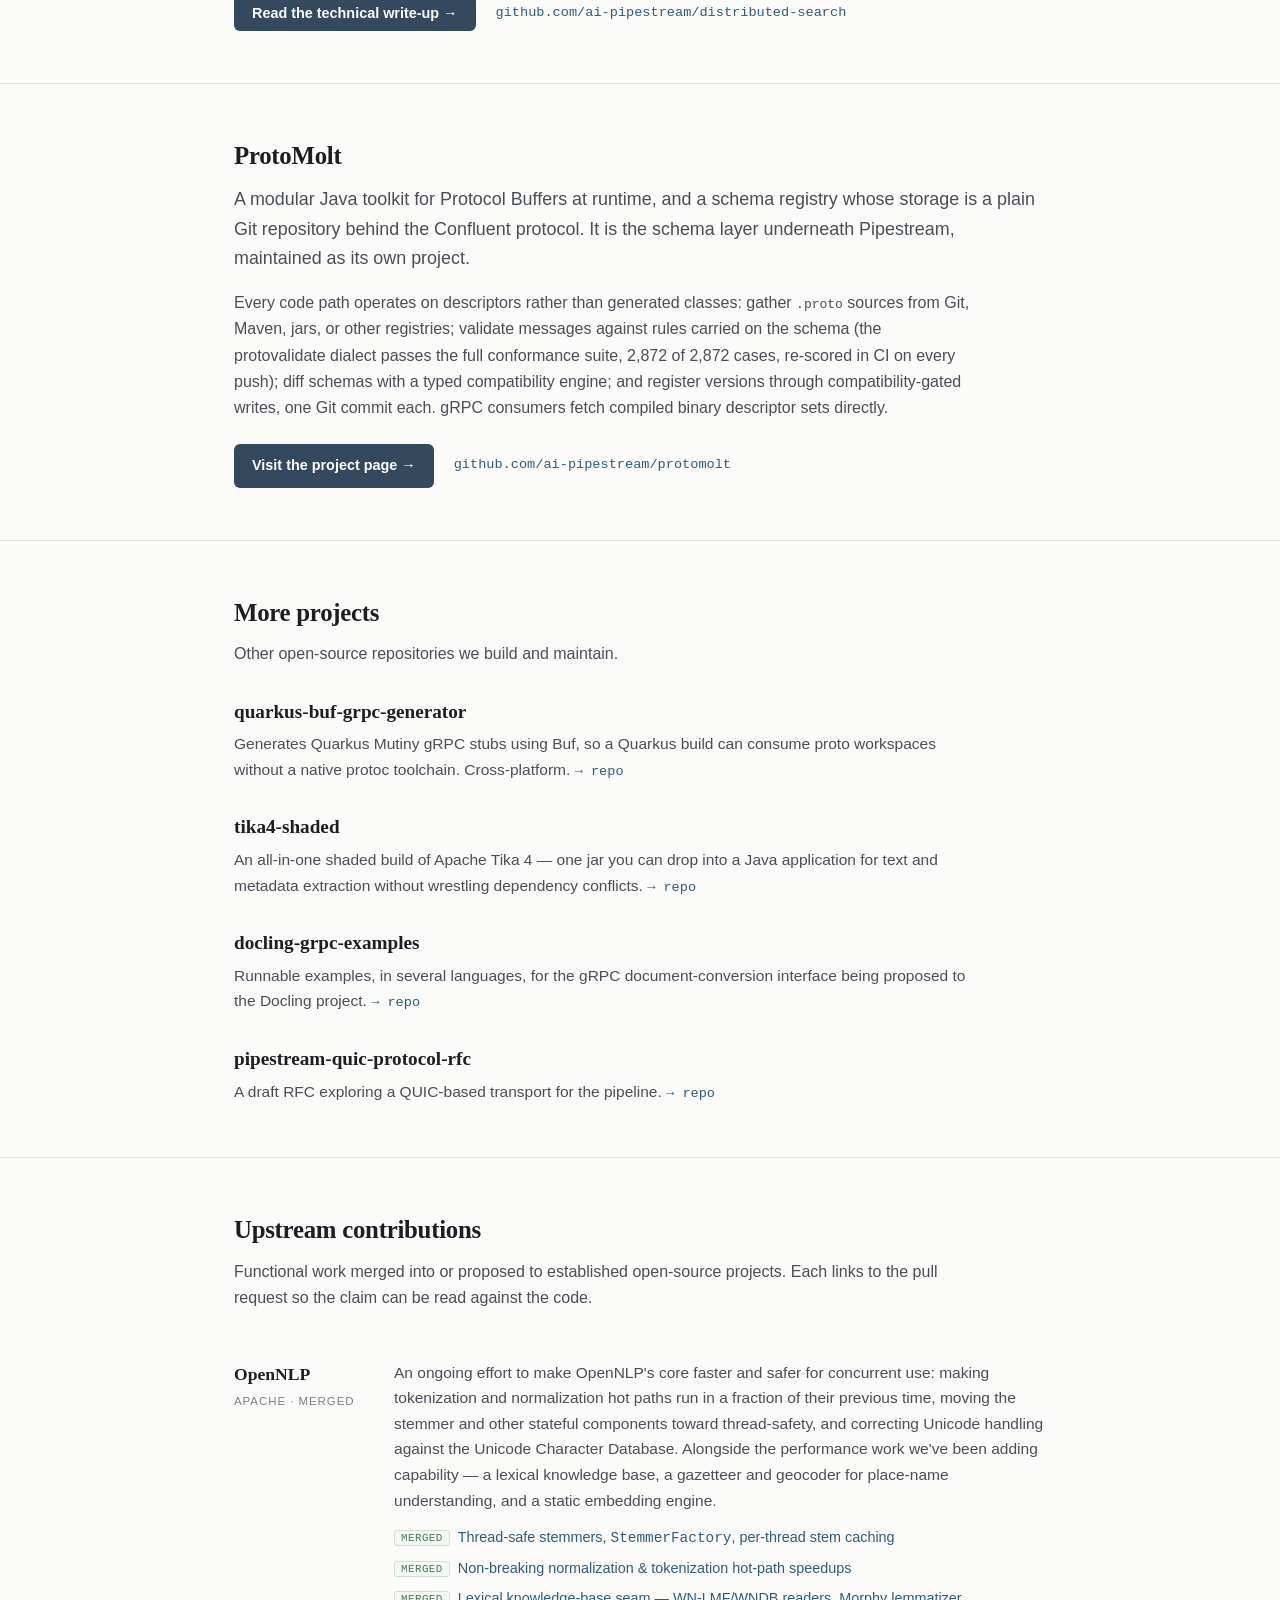
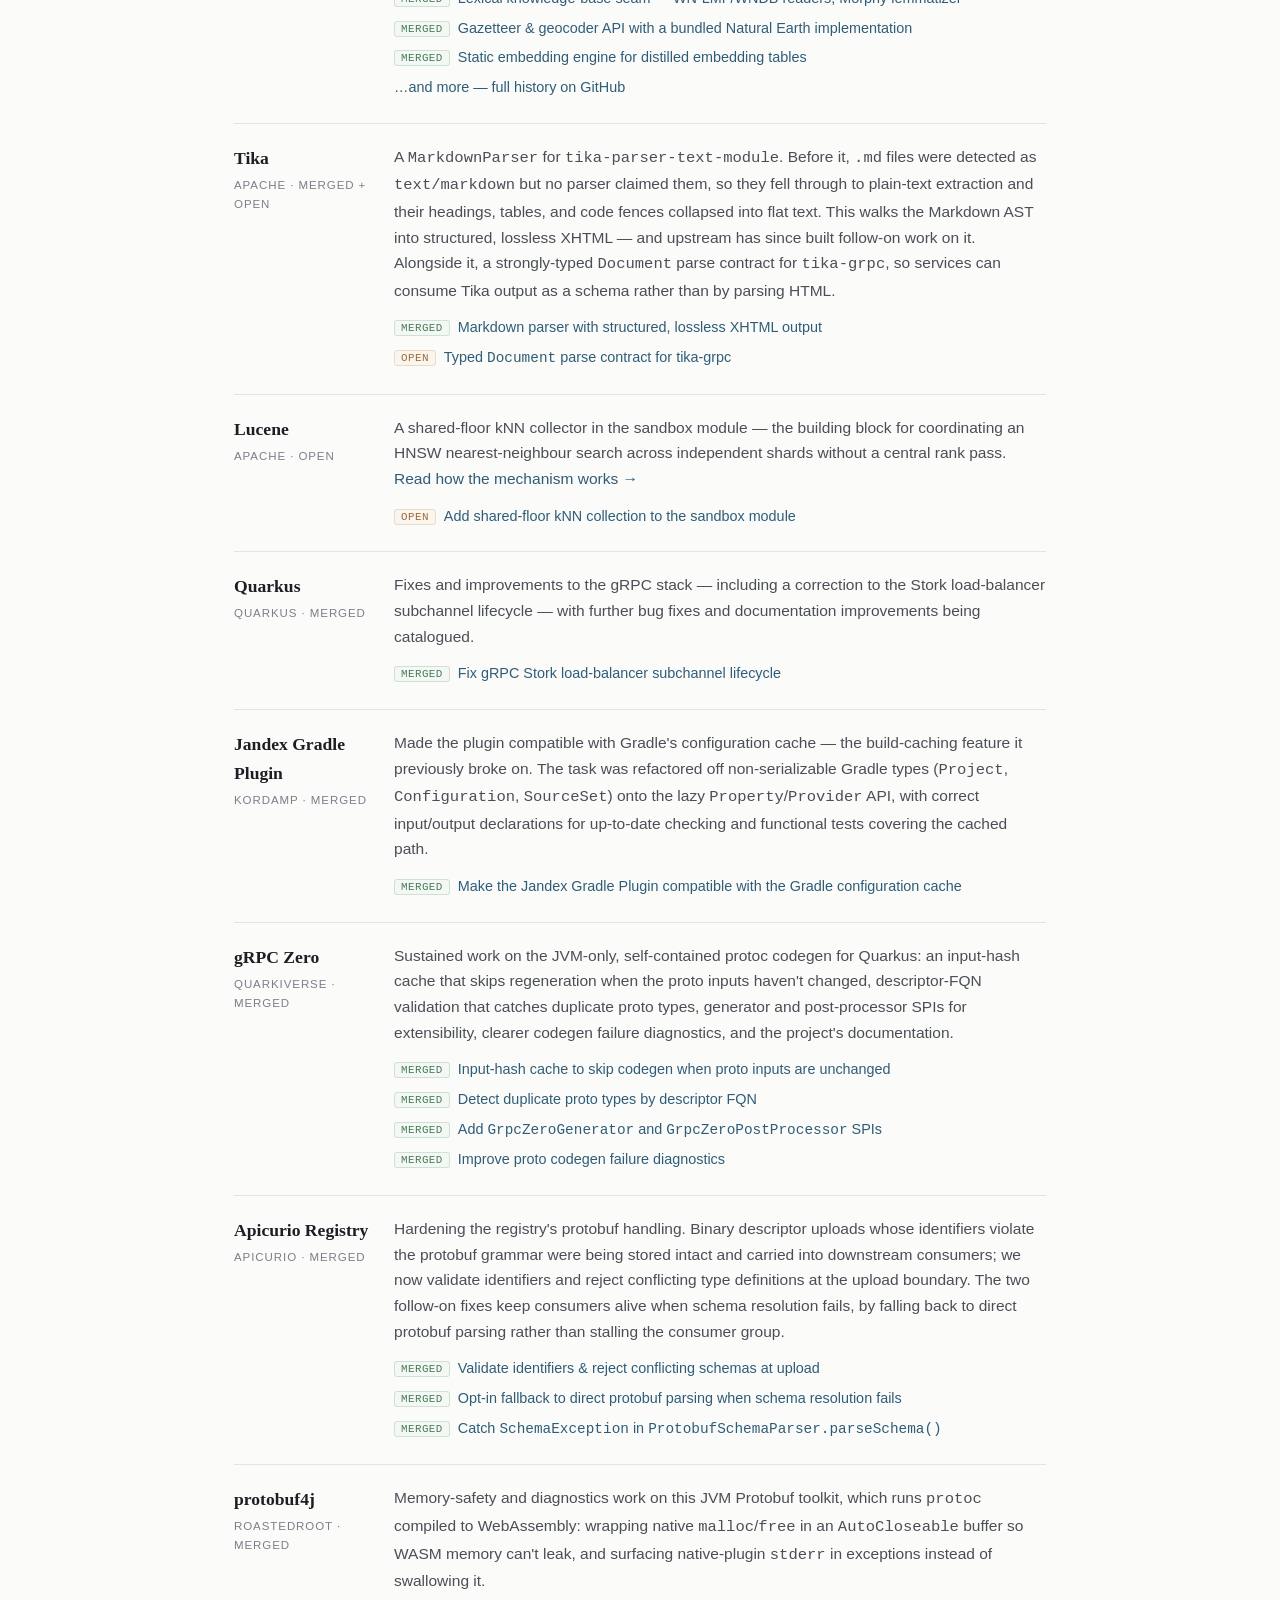
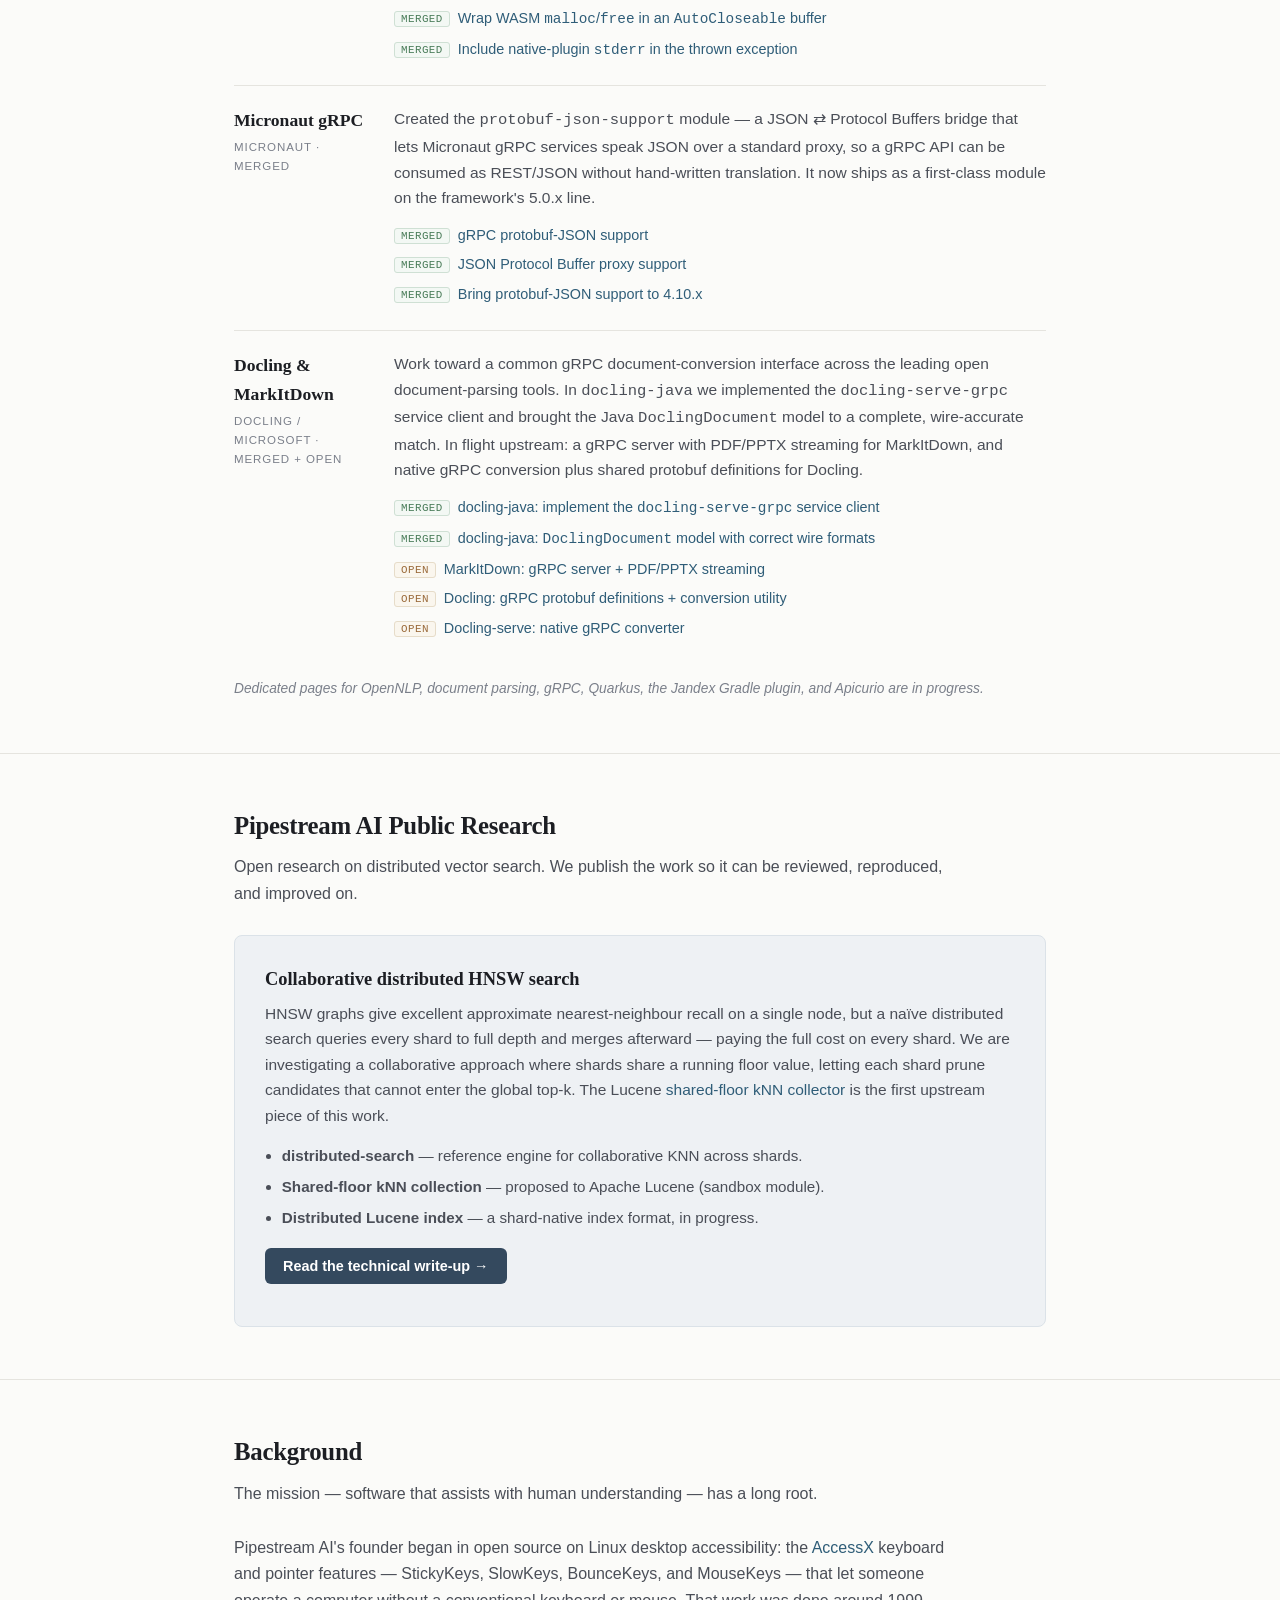
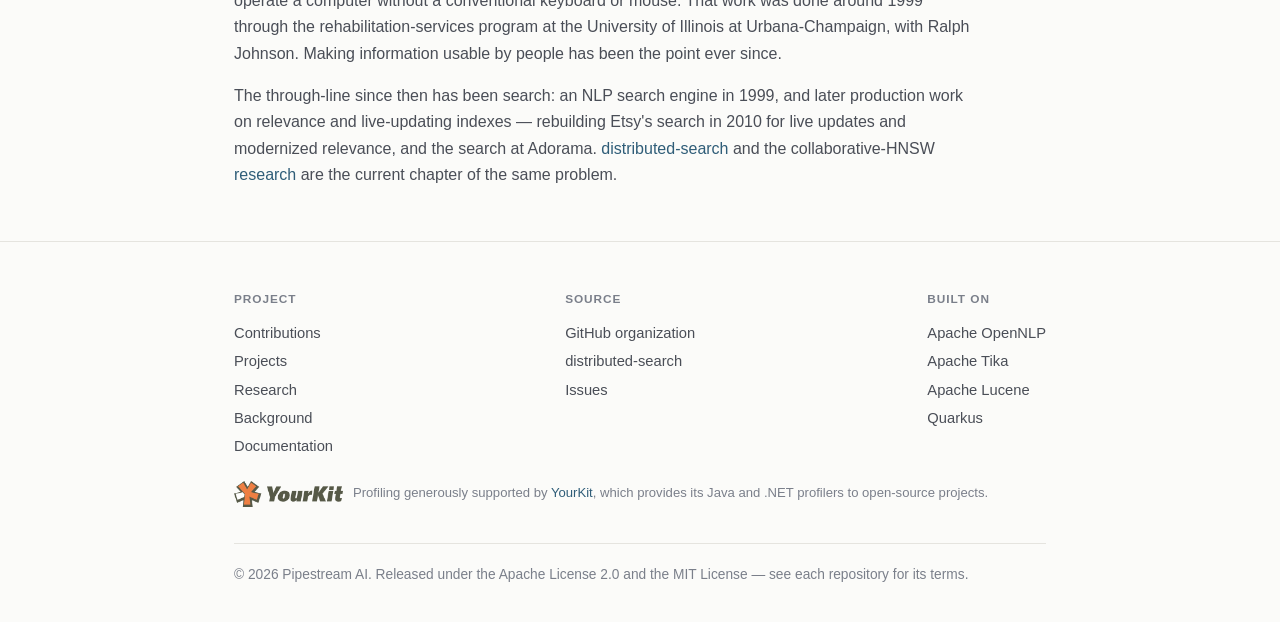
==== commit b6cf74e1: "Restore the revamped homepage and integrate ProtoMolt Recovers commit 5671ad6 (academic-tone homepag" ====
--- a/index.html
+++ b/index.html
@@ -3,554 +3,932 @@
 <head>
     <meta charset="UTF-8">
     <meta name="viewport" content="width=device-width, initial-scale=1.0">
-    <meta name="description" content="Pipestream AI - The Enterprise Document Service Mesh. gRPC latency, Kafka durability, and strict schema governance.">
-    <title>Pipestream AI: Document Processing Mesh for Text</title>
+    <meta name="description" content="Pipestream AI builds open-source software that assists with human understanding: distributed semantic search, document understanding, and upstream contributions to the Apache and gRPC ecosystems. Apache-2.0 and MIT licensed.">
+    <title>Pipestream AI — Open-source software for human understanding</title>
     <style>
         :root {
-            --primary-gradient: linear-gradient(135deg, #667eea 0%, #764ba2 100%);
-            --bg-dark: #0a0e27;
-            --bg-card: rgba(255, 255, 255, 0.05);
-            --text-main: #ffffff;
-            --text-muted: rgba(255, 255, 255, 0.7);
-            --accent: #667eea;
-            --success: #48bb78;
-            --danger: #f56565;
-        }
-
-        * {
-            margin: 0;
-            padding: 0;
-            box-sizing: border-box;
-        }
+            --bg: #fbfbf9;
+            --surface: #ffffff;
+            --ink: #1c1e23;
+            --ink-soft: #4a4e57;
+            --ink-faint: #7a7f8a;
+            --rule: #e5e4df;
+            --accent: #34495e;
+            --accent-soft: #eef1f4;
+            --link: #2f5d78;
+            --merged: #4a7c59;
+            --open: #9a6a3a;
+            --serif: "Iowan Old Style", "Palatino Linotype", Palatino, "Book Antiqua", Georgia, serif;
+            --sans: -apple-system, BlinkMacSystemFont, "Segoe UI", Roboto, Helvetica, Arial, sans-serif;
+            --mono: "SF Mono", ui-monospace, "JetBrains Mono", Menlo, Consolas, monospace;
+        }
+
+        * { margin: 0; padding: 0; box-sizing: border-box; }
+
+        html { scroll-behavior: smooth; }
 
         body {
-            font-family: -apple-system, BlinkMacSystemFont, 'Segoe UI', Roboto, Oxygen, Ubuntu, Cantarell, sans-serif;
-            line-height: 1.6;
-            color: var(--text-main);
-            background: var(--bg-dark);
-            overflow-x: hidden;
-        }
-
-        /* Animated background */
-        .bg-animation {
-            position: fixed;
-            top: 0;
-            left: 0;
-            width: 100%;
-            height: 100%;
-            z-index: -1;
-            background: linear-gradient(135deg, #0a0e27 0%, #1a1f3a 100%);
-        }
-
-        .bg-animation::before {
-            content: '';
-            position: absolute;
-            top: -50%;
-            left: -50%;
-            width: 200%;
-            height: 200%;
-            background: radial-gradient(circle, rgba(102, 126, 234, 0.1) 0%, transparent 50%);
-            animation: pulse 15s ease-in-out infinite;
-        }
-
-        @keyframes pulse {
-            0%, 100% { transform: scale(1) rotate(0deg); }
-            50% { transform: scale(1.1) rotate(180deg); }
-        }
+            font-family: var(--sans);
+            line-height: 1.65;
+            color: var(--ink);
+            background: var(--bg);
+            -webkit-font-smoothing: antialiased;
+            text-rendering: optimizeLegibility;
+        }
+
+        a { color: var(--link); text-decoration: none; }
+        a:hover { text-decoration: underline; }
+
+        .wrap { max-width: 860px; margin: 0 auto; padding: 0 24px; }
 
         /* Header */
         header {
-            padding: 20px 40px;
+            border-bottom: 1px solid var(--rule);
+            background: var(--bg);
+            position: sticky;
+            top: 0;
+            z-index: 10;
+        }
+        .header-inner {
+            max-width: 860px;
+            margin: 0 auto;
+            padding: 16px 24px;
             display: flex;
             justify-content: space-between;
-            align-items: center;
-            max-width: 1400px;
-            margin: 0 auto;
-        }
-
-        .logo {
-            font-size: 1.5rem;
-            font-weight: 700;
-            background: var(--primary-gradient);
-            -webkit-background-clip: text;
-            -webkit-text-fill-color: transparent;
-            background-clip: text;
-        }
-
-        nav a {
-            color: var(--text-muted);
+            align-items: baseline;
+            gap: 16px;
+            flex-wrap: wrap;
+        }
+        .brand {
+            font-family: var(--serif);
+            font-size: 1.2rem;
+            font-weight: 600;
+            color: var(--ink);
+            letter-spacing: -0.01em;
+        }
+        .brand:hover { text-decoration: none; }
+        nav.top a {
+            color: var(--ink-soft);
+            font-size: 0.9rem;
+            margin-left: 20px;
+        }
+        nav.top a:hover { color: var(--ink); }
+
+        /* Hero */
+        .hero { padding: 72px 0 40px; border-bottom: 1px solid var(--rule); }
+        .hero h1 {
+            font-family: var(--serif);
+            font-size: 2.5rem;
+            line-height: 1.15;
+            font-weight: 600;
+            letter-spacing: -0.02em;
+            margin-bottom: 22px;
+        }
+        .hero .mission {
+            font-size: 1.2rem;
+            color: var(--ink-soft);
+            max-width: 40em;
+        }
+        .hero .sub {
+            font-size: 1.02rem;
+            color: var(--ink-faint);
+            margin-top: 18px;
+            max-width: 44em;
+        }
+        .pillrow { margin-top: 26px; display: flex; flex-wrap: wrap; gap: 10px; }
+        .pill {
+            font-family: var(--mono);
+            font-size: 0.78rem;
+            color: var(--ink-soft);
+            background: var(--surface);
+            border: 1px solid var(--rule);
+            border-radius: 4px;
+            padding: 5px 10px;
+        }
+
+        /* Sections */
+        section.block { padding: 52px 0; border-bottom: 1px solid var(--rule); }
+        h2 {
+            font-family: var(--serif);
+            font-size: 1.55rem;
+            font-weight: 600;
+            letter-spacing: -0.01em;
+            margin-bottom: 8px;
+        }
+        .lede { color: var(--ink-soft); margin-bottom: 28px; max-width: 46em; }
+        h3 { font-size: 1.02rem; font-weight: 650; margin-bottom: 4px; }
+
+        /* Contribution list */
+        .contrib { list-style: none; }
+        .contrib > li {
+            padding: 20px 0;
+            border-top: 1px solid var(--rule);
+            display: grid;
+            grid-template-columns: 140px 1fr;
+            gap: 20px;
+        }
+        .contrib > li:first-child { border-top: none; }
+        .proj-name {
+            font-family: var(--serif);
+            font-size: 1.1rem;
+            font-weight: 600;
+        }
+        .proj-name .host {
+            display: block;
+            font-family: var(--sans);
+            font-size: 0.72rem;
+            text-transform: uppercase;
+            letter-spacing: 0.08em;
+            color: var(--ink-faint);
+            font-weight: 500;
+            margin-top: 3px;
+        }
+        .proj-body p { color: var(--ink-soft); font-size: 0.97rem; margin-bottom: 10px; }
+        .prs { list-style: none; font-size: 0.9rem; }
+        .prs li { padding: 3px 0; color: var(--ink-soft); }
+        .tag {
+            font-family: var(--mono);
+            font-size: 0.68rem;
+            text-transform: uppercase;
+            letter-spacing: 0.04em;
+            padding: 1px 6px;
+            border-radius: 3px;
+            margin-right: 8px;
+            vertical-align: 1px;
+        }
+        .tag.merged { color: var(--merged); border: 1px solid #cfe0d4; background: #f3f8f4; }
+        .tag.open { color: var(--open); border: 1px solid #e6dcc9; background: #faf6ee; }
+
+        /* Project cards */
+        .grid {
+            display: grid;
+            grid-template-columns: repeat(auto-fill, minmax(240px, 1fr));
+            gap: 1px;
+            background: var(--rule);
+            border: 1px solid var(--rule);
+            border-radius: 8px;
+            overflow: hidden;
+        }
+        .card { background: var(--surface); padding: 20px; }
+        .card h3 a { color: var(--ink); }
+        .card p { font-size: 0.9rem; color: var(--ink-soft); margin-top: 6px; }
+
+        /* Research callout */
+        .research {
+            background: var(--accent-soft);
+            border: 1px solid #dbe2e8;
+            border-radius: 8px;
+            padding: 28px 30px;
+        }
+        .research h3 { font-family: var(--serif); font-size: 1.15rem; margin-bottom: 6px; }
+        .research p { color: var(--ink-soft); font-size: 0.97rem; margin-bottom: 14px; }
+        .research ul { margin: 0 0 4px 1.1em; color: var(--ink-soft); font-size: 0.95rem; }
+        .research li { margin: 6px 0; }
+
+        .note {
+            font-size: 0.86rem;
+            color: var(--ink-faint);
+            font-style: italic;
+            margin-top: 14px;
+        }
+
+        /* Public packages */
+        .pkg-grid {
+            display: grid;
+            grid-template-columns: repeat(auto-fill, minmax(230px, 1fr));
+            gap: 1px;
+            background: var(--rule);
+            border: 1px solid var(--rule);
+            border-radius: 8px;
+            overflow: hidden;
+        }
+        .pkg { background: var(--surface); padding: 16px 18px; }
+        .pkg a.name { font-family: var(--mono); font-size: 0.9rem; color: var(--ink); font-weight: 600; }
+        .pkg p { font-size: 0.85rem; color: var(--ink-soft); margin-top: 5px; }
+
+        /* Project sections */
+        .project-lead { color: var(--ink-soft); font-size: 1.12rem; max-width: 46em; margin-bottom: 16px; }
+        .project-body { color: var(--ink-soft); max-width: 46em; }
+        .proj-h { font-family: var(--serif); font-size: 1.2rem; font-weight: 600; margin-top: 28px; margin-bottom: 4px; }
+        .proj-desc { color: var(--ink-soft); max-width: 48em; font-size: 0.97rem; }
+        .repo-link { font-family: var(--mono); font-size: 0.85rem; }
+        .actions { margin-top: 22px; display: flex; align-items: center; gap: 20px; flex-wrap: wrap; }
+        .btn {
+            display: inline-block;
+            font-family: var(--sans);
+            font-size: 0.9rem;
+            font-weight: 600;
+            color: #fff;
+            background: var(--accent);
+            border: none;
+            border-radius: 6px;
+            padding: 10px 18px;
+            cursor: pointer;
             text-decoration: none;
-            margin-left: 30px;
-            font-weight: 500;
-            transition: color 0.3s ease;
-        }
-
-        nav a:hover {
-            color: var(--accent);
-        }
-
-        /* Hero Section */
-        .hero {
-            max-width: 1200px;
-            margin: 0 auto;
-            padding: 100px 20px 60px;
-            text-align: center;
-        }
-
-        h1 {
-            font-size: 4rem;
-            line-height: 1.1;
-            margin-bottom: 25px;
-            background: var(--primary-gradient);
-            -webkit-background-clip: text;
-            -webkit-text-fill-color: transparent;
-            background-clip: text;
-            font-weight: 800;
-            letter-spacing: -1px;
-        }
-
-        .lead {
-            font-size: 1.35rem;
-            color: var(--text-muted);
-            margin-bottom: 40px;
-            max-width: 800px;
-            margin-left: auto;
-            margin-right: auto;
-        }
-
-        /* Buttons */
-        .cta-group {
-            display: flex;
-            gap: 20px;
-            justify-content: center;
-            margin-bottom: 60px;
-        }
-
-        .btn {
-            padding: 15px 35px;
-            border-radius: 50px;
+        }
+        .btn:hover { background: #2a3b4d; text-decoration: none; }
+
+        /* Modal */
+        .modal-backdrop {
+            position: fixed; inset: 0; z-index: 100;
+            background: rgba(20, 22, 26, 0.55);
+            display: none;
+            align-items: flex-start; justify-content: center;
+            padding: 40px 20px; overflow-y: auto;
+        }
+        .modal-backdrop.open { display: flex; }
+        body.modal-open { overflow: hidden; }
+        .modal {
+            background: var(--surface);
+            max-width: 800px; width: 100%;
+            border-radius: 12px;
+            padding: 42px 46px 48px;
+            box-shadow: 0 24px 60px rgba(0,0,0,0.3);
+            position: relative;
+        }
+        .modal-close {
+            position: absolute; top: 14px; right: 18px;
+            background: none; border: none; font-size: 1.7rem; line-height: 1;
+            color: var(--ink-faint); cursor: pointer;
+        }
+        .modal-close:hover { color: var(--ink); }
+        .modal h2 { font-family: var(--serif); font-size: 1.6rem; margin-bottom: 6px; letter-spacing: -0.01em; }
+        .modal .eyebrow {
+            font-family: var(--mono); font-size: 0.72rem; text-transform: uppercase;
+            letter-spacing: 0.06em; color: var(--ink-faint); margin-bottom: 14px;
+        }
+        .modal h3 { font-family: var(--serif); font-size: 1.18rem; margin: 28px 0 8px; }
+        .modal p { color: var(--ink-soft); margin-bottom: 12px; font-size: 0.97rem; }
+        .modal ul { margin: 0 0 14px 1.2em; color: var(--ink-soft); font-size: 0.95rem; }
+        .modal li { margin: 8px 0; }
+        .modal table { width: 100%; border-collapse: collapse; margin: 10px 0 16px; font-size: 0.88rem; }
+        .modal th, .modal td { text-align: right; padding: 7px 12px; border-bottom: 1px solid var(--rule); color: var(--ink-soft); }
+        .modal th:first-child, .modal td:first-child { text-align: left; }
+        .modal th { color: var(--ink); font-weight: 600; }
+        .modal code { font-family: var(--mono); font-size: 0.86em; background: var(--accent-soft); padding: 1px 4px; border-radius: 3px; }
+        .modal .eq { font-family: var(--mono); font-size: 0.9rem; background: var(--accent-soft); color: var(--ink); padding: 11px 14px; border-radius: 6px; margin: 10px 0 14px; overflow-x: auto; }
+
+        /* Footer */
+        footer { padding: 48px 0 60px; }
+        .footer-cols { display: flex; flex-wrap: wrap; gap: 40px; justify-content: space-between; }
+        .footer-cols h4 {
+            font-size: 0.74rem;
+            text-transform: uppercase;
+            letter-spacing: 0.08em;
+            color: var(--ink-faint);
+            margin-bottom: 10px;
             font-weight: 600;
-            text-decoration: none;
-            transition: transform 0.2s, box-shadow 0.2s;
-        }
-
-        .btn:hover {
-            transform: translateY(-2px);
-        }
-
-        .btn-primary {
-            background: var(--primary-gradient);
-            color: white;
-            box-shadow: 0 10px 30px rgba(102, 126, 234, 0.3);
-        }
-
-        .btn-primary:hover {
-            box-shadow: 0 15px 40px rgba(102, 126, 234, 0.5);
-        }
-
-        .btn-secondary {
-            background: transparent;
-            border: 2px solid var(--accent);
-            color: white;
-        }
-
-        .btn-secondary:hover {
-            background: rgba(102, 126, 234, 0.1);
-        }
-
-        /* Tech Stack Badges */
-        .tech-stack {
-            display: flex;
-            justify-content: center;
-            flex-wrap: wrap;
-            gap: 15px;
-            margin-bottom: 80px;
-        }
-
-        .badge {
-            background: rgba(255, 255, 255, 0.05);
-            border: 1px solid rgba(255, 255, 255, 0.1);
-            color: var(--text-muted);
-            padding: 8px 16px;
-            border-radius: 8px;
-            font-size: 0.9rem;
-            font-weight: 500;
-            transition: all 0.3s ease;
-        }
-
-        .badge:hover {
-            background: rgba(102, 126, 234, 0.1);
-            border-color: rgba(102, 126, 234, 0.3);
-            color: #fff;
-            transform: translateY(-2px);
-        }
-
-        /* Standard Section Styles */
-        .section-container {
-            max-width: 1200px;
-            margin: 0 auto;
-            padding: 80px 20px;
-        }
-
-        .section-title {
-            text-align: center;
-            font-size: 2.5rem;
-            margin-bottom: 20px;
-            color: white;
-        }
-
-        .section-subtitle {
-            text-align: center;
-            color: var(--text-muted);
-            margin-bottom: 60px;
-            max-width: 700px;
-            margin-left: auto;
-            margin-right: auto;
-        }
-
-        /* Features Grid */
-        .features-grid {
-            display: grid;
-            grid-template-columns: repeat(auto-fit, minmax(350px, 1fr));
-            gap: 30px;
-        }
-
-        .feature-card {
-            background: var(--bg-card);
-            backdrop-filter: blur(10px);
-            border: 1px solid rgba(255, 255, 255, 0.1);
-            border-radius: 16px;
-            padding: 40px;
-            transition: transform 0.3s ease, border-color 0.3s ease;
-        }
-
-        .feature-card:hover {
-            transform: translateY(-5px);
-            border-color: var(--accent);
-            background: rgba(255, 255, 255, 0.08);
-        }
-
-        .feature-icon {
-            font-size: 2.5rem;
-            margin-bottom: 20px;
-            display: block;
-        }
-
-        .feature-card h3 {
-            color: var(--text-main);
-            font-size: 1.5rem;
-            margin-bottom: 15px;
-        }
-
-        .feature-card p {
-            color: var(--text-muted);
-            font-size: 1.05rem;
-        }
-
-        /* Comparison Table */
-        .comparison-table-wrapper {
-            background: var(--bg-card);
-            border-radius: 20px;
-            padding: 40px;
-            border: 1px solid rgba(255, 255, 255, 0.1);
-            overflow-x: auto;
-        }
-
-        table {
-            width: 100%;
-            border-collapse: collapse;
-            color: var(--text-muted);
-            min-width: 800px;
-        }
-
-        th, td {
-            padding: 20px;
-            text-align: left;
-            border-bottom: 1px solid rgba(255, 255, 255, 0.05);
-        }
-
-        th {
-            color: var(--accent);
-            font-size: 1.1rem;
-            text-transform: uppercase;
-            letter-spacing: 1px;
-        }
-
-        .highlight-col {
-            background: rgba(102, 126, 234, 0.1);
-            color: white;
-            font-weight: 600;
-            border-radius: 8px;
-        }
-        
-        td.highlight-col {
-            border-bottom: 1px solid rgba(102, 126, 234, 0.2);
-        }
-
-        /* Architecture Steps */
-        .steps-grid {
-            display: grid;
-            grid-template-columns: repeat(auto-fit, minmax(250px, 1fr));
-            gap: 30px;
-            margin-top: 40px;
-        }
-
-        .step-card {
-            text-align: left;
-            padding: 25px;
-            border-left: 3px solid var(--accent);
-            background: linear-gradient(90deg, rgba(102,126,234,0.05) 0%, transparent 100%);
-            border-radius: 0 10px 10px 0;
-        }
-
-        .step-card h4 {
-            color: white;
-            margin-bottom: 10px;
-            font-size: 1.2rem;
-        }
-
-        .step-card p {
-            color: var(--text-muted);
-            font-size: 0.95rem;
-            margin: 0;
-        }
-
-        /* Footer */
-        footer {
-            text-align: center;
-            padding: 60px 20px;
-            border-top: 1px solid rgba(255, 255, 255, 0.1);
-            margin-top: 80px;
-        }
-
-        .footer-links {
-            display: flex;
-            justify-content: center;
-            gap: 30px;
-            margin-bottom: 20px;
-        }
-
-        .footer-links a {
-            color: var(--text-muted);
-            text-decoration: none;
-            transition: color 0.3s;
-        }
-
-        .footer-links a:hover {
-            color: var(--accent);
-        }
-
-        .copyright {
-            color: rgba(255, 255, 255, 0.3);
-            font-size: 0.9rem;
-        }
-
-        /* Responsive */
-        @media (max-width: 768px) {
-            h1 { font-size: 2.8rem; }
-            .hero { padding-top: 60px; }
-            .cta-group { flex-direction: column; }
-            header { flex-direction: column; gap: 20px; }
-            nav { display: flex; flex-wrap: wrap; justify-content: center; gap: 15px; }
-            nav a { margin: 0; }
+        }
+        .footer-cols a { display: block; color: var(--ink-soft); font-size: 0.92rem; padding: 2px 0; }
+        .license {
+            margin-top: 36px;
+            padding-top: 20px;
+            border-top: 1px solid var(--rule);
+            color: var(--ink-faint);
+            font-size: 0.86rem;
+        }
+        .yourkit { margin-top: 20px; font-size: 0.82rem; color: var(--ink-faint); }
+        .yourkit img { height: 26px; vertical-align: middle; margin-right: 6px; opacity: 0.85; }
+
+        @media (max-width: 620px) {
+            .hero h1 { font-size: 2rem; }
+            .contrib > li { grid-template-columns: 1fr; gap: 8px; }
+            nav.top a { margin-left: 14px; }
         }
     </style>
 </head>
 <body>
-    <div class="bg-animation"></div>
-
     <header>
-        <div class="logo">Pipestream AI</div>
-        <nav>
-            <a href="docs/#/architecture/system-overview">Architecture</a>
-            <a href="https://buf.build/pipestreamai/platform" target="_blank">Proto Registry</a>
-            <a href="docs/">Documentation</a>
-            <a href="https://github.com/ai-pipestream" target="_blank">GitHub</a>
-        </nav>
+        <div class="header-inner">
+            <a href="#top" class="brand">Pipestream AI</a>
+            <nav class="top">
+                <a href="#packages">Packages</a>
+                <a href="#distributed-search">Projects</a>
+                <a href="protomolt/">ProtoMolt</a>
+                <a href="#contributions">Contributions</a>
+                <a href="#research">Research</a>
+                <a href="https://github.com/ai-pipestream">GitHub</a>
+            </nav>
+        </div>
     </header>
 
-    <main>
+    <main id="top">
         <section class="hero">
-            <h1>The Document Service Mesh <br>for Text Processing</h1>
-            <p class="lead">
-                Pipestream is a high-performance orchestration engine that combines 
-                <strong>gRPC real-time latency</strong> with <strong>Kafka-based durability</strong>. 
-                Type-safe, polyglot, and schema-first.
-            </p>
-            
-            <div class="cta-group">
-                <a href="docs/#/architecture/system-overview" class="btn btn-primary">Read the Whitepaper</a>
-                <a href="https://github.com/ai-pipestream" class="btn btn-secondary">View on GitHub</a>
-            </div>
-
-            <div class="tech-stack">
-                <span class="badge">⚡ Quarkus Engine</span>
-                <span class="badge">📨 Kafka "Save Game"</span>
-                <span class="badge">🚀 gRPC Mesh</span>
-                <span class="badge">🛡️ Protobuf / Buf</span>
-                <span class="badge">📦 S3 Claim-Check</span>
-                <span class="badge">🔎 OpenSearch</span>
-            </div>
-        </section>
-
-        <section class="section-container" id="features">
-            <div class="features-grid">
-                <div class="feature-card">
-                    <span class="feature-icon">🎮</span>
-                    <h3>Kafka = "Save Game"</h3>
-                    <p>We treat Kafka as a checkpoint system. Pause, rewind, and replay your pipeline from any node. Perfect for DLQ handling or re-running expensive LLM steps without hitting the API again.</p>
-                </div>
-                <div class="feature-card">
-                    <span class="feature-icon">🕸️</span>
-                    <h3>Visual DAG Builder</h3>
-                    <p>Design pipelines with a drag-and-drop graph editor. Connect nodes via <strong>Kafka</strong> (async) or <strong>gRPC</strong> (sync). The engine validates cycles and allows multiple pipelines per client.</p>
-                </div>
-                <div class="feature-card">
-                    <span class="feature-icon">🔐</span>
-                    <h3>BYOK Encryption</h3>
-                    <p>Security is baked in. Data stored in the S3 "Claim Check" layer can be encrypted with your own keys (BYOK). We handle the secure envelope; you hold the keys.</p>
-                </div>
-                <div class="feature-card">
-                    <span class="feature-icon">⚡</span>
-                    <h3>Dual-Mode Transport</h3>
-                    <p>Why choose? Route high-priority UI requests via gRPC (milliseconds) and bulk ingestion via Kafka (terabytes). The engine handles the switching dynamically.</p>
-                </div>
-                <div class="feature-card">
-                    <span class="feature-icon">🌐</span>
-                    <h3>Polyglot Service Mesh</h3>
-                    <p>Write LLM logic in Python. Write parsers in Rust. Connect them seamlessly in a Consul-backed service mesh. Modules are "dumb" endpoints; the Engine is the smart router.</p>
-                </div>
-                <div class="feature-card">
-                    <span class="feature-icon">🛡️</span>
-                    <h3>Schema-First Governance</h3>
-                    <p>Prevent data corruption with strict Apicurio & Protobuf contracts. The Engine controls mapping, so a rogue script can never break your Search Index.</p>
+            <div class="wrap">
+                <h1>Open-source software that assists with human understanding.</h1>
+                <p class="mission">
+                    Pipestream AI is a small collaboration of engineers working on
+                    distributed semantic search, document understanding, and the open
+                    infrastructure that connects them.
+                </p>
+                <p class="sub">
+                    We build in the open and contribute upstream. Everything we release is
+                    licensed under Apache&nbsp;2.0 or MIT. Where we can make an existing
+                    project faster, safer, or more capable, we send the work back to it
+                    rather than fork away.
+                </p>
+                <div class="pillrow">
+                    <span class="pill">Apache OpenNLP</span>
+                    <span class="pill">Apache Tika</span>
+                    <span class="pill">Apache Lucene</span>
+                    <span class="pill">Quarkus</span>
+                    <span class="pill">Docling</span>
+                    <span class="pill">gRPC</span>
                 </div>
             </div>
         </section>
 
-        <section class="section-container">
-            <h2 class="section-title">How Pipestream Compares</h2>
-            <p class="section-subtitle">Most tools are either lightweight libraries or heavyweight ETL platforms. Pipestream sits between them, focused on document business logic.</p>
-            <div class="comparison-table-wrapper">
-                <table>
-                    <thead>
-                        <tr>
-                            <th>Feature</th>
-                            <th class="highlight-col">Pipestream</th>
-                            <th>LangChain</th>
-                            <th>Apache NiFi</th>
-                            <th>Data Prepper</th>
-                        </tr>
-                    </thead>
-                    <tbody>
-                        <tr>
-                            <td><strong>Primary Goal</strong></td>
-                            <td class="highlight-col">Document Business Logic</td>
-                            <td>Prototyping / RAG</td>
-                            <td>Moving Raw Bits (ETL)</td>
-                            <td>Log Aggregation</td>
-                        </tr>
-                        <tr>
-                            <td><strong>Architecture</strong></td>
-                            <td class="highlight-col">Service Mesh (Hub & Spoke)</td>
-                            <td>Library (Client-side)</td>
-                            <td>Visual DAG Graph</td>
-                            <td>Linear Pipeline</td>
-                        </tr>
-                        <tr>
-                            <td><strong>Transport</strong></td>
-                            <td class="highlight-col">Hybrid (gRPC + Kafka)</td>
-                            <td>In-Memory / HTTP</td>
-                            <td>Disk-based</td>
-                            <td>Memory Buffer</td>
-                        </tr>
-                        <tr>
-                            <td><strong>State Mgmt</strong></td>
-                            <td class="highlight-col">Claim-Check (S3)</td>
-                            <td>Manual</td>
-                            <td>Heavy FlowFiles</td>
-                            <td>Transient</td>
-                        </tr>
-                        <tr>
-                            <td><strong>Schema</strong></td>
-                            <td class="highlight-col">Strict (Protobuf)</td>
-                            <td>Loose (JSON)</td>
-                            <td>Schemaless</td>
-                            <td>Loose JSON</td>
-                        </tr>
-                    </tbody>
-                </table>
-            </div>
-        </section>
-
-        <section class="section-container">
-            <h2 class="section-title">The Engineering Flow</h2>
-            <p class="section-subtitle">A DAM for Text + Language-Agnostic Stream Processor.</p>
-            
-            <div class="steps-grid">
-                <div class="step-card">
-                    <h4>1. Ingest & Claim Check</h4>
-                    <p>Intake Service accepts documents via gRPC. Large binaries (PDFs/Videos) are immediately offloaded to encrypted S3 storage. Only the lightweight <strong>PipeDoc</strong> metadata enters the stream.</p>
-                </div>
-                <div class="step-card">
-                    <h4>2. The Engine Router</h4>
-                    <p>The Engine acts as the "DNS" for your data. It checks the DAG, detects cycles, and routes to the next Node via gRPC (fast) or Kafka (durable save-point).</p>
-                </div>
-                <div class="step-card">
-                    <h4>3. Polyglot Processing</h4>
-                    <p>Your Python <strong>Summarizer Module</strong> receives a typed Request. It processes data and returns it. It knows nothing about the mesh, retries, or storage.</p>
-                </div>
-                <div class="step-card">
-                    <h4>4. Strict Indexing</h4>
-                    <p>The Engine maps the result to the <strong>OpenSearch</strong> schema. Decryption happens only at the last mile for indexing, ensuring security in transit.</p>
+        <section class="block" id="packages">
+            <div class="wrap">
+                <h2>Public packages</h2>
+                <p class="lede">
+                    Everything below is public and open source — libraries you can depend on,
+                    tools you can run, and the research engine — under the
+                    <a href="https://github.com/ai-pipestream">ai-pipestream</a> organization.
+                </p>
+                <div class="pkg-grid">
+                    <div class="pkg"><a class="name" href="protomolt/">protomolt</a><p>Protobuf toolkit and schema registry over Git: validation, compatibility, search indexing.</p></div>
+                    <div class="pkg"><a class="name" href="https://github.com/ai-pipestream/distributed-search">distributed-search</a><p>Distributed semantic search with collaborative HNSW KNN across shards.</p></div>
+                    <div class="pkg"><a class="name" href="https://github.com/ai-pipestream/quarkus-buf-grpc-generator">quarkus-buf-grpc-generator</a><p>Quarkus Mutiny gRPC stubs generated with Buf, cross-platform.</p></div>
+                    <div class="pkg"><a class="name" href="https://github.com/ai-pipestream/quarkus-grpc-zero">quarkus-grpc-zero</a><p>JVM-only, self-contained protoc codegen for Quarkus.</p></div>
+                    <div class="pkg"><a class="name" href="https://github.com/ai-pipestream/protobuf4j">protobuf4j</a><p>Pure-Java Protobuf toolkit that runs protoc as WebAssembly.</p></div>
+                    <div class="pkg"><a class="name" href="https://github.com/ai-pipestream/docling-java">docling-java</a><p>A Java API for Docling, including a gRPC service client.</p></div>
+                    <div class="pkg"><a class="name" href="https://github.com/ai-pipestream/tika4-shaded">tika4-shaded</a><p>All-in-one shaded Tika 4 jar for quick Java integration.</p></div>
+                    <div class="pkg"><a class="name" href="https://github.com/ai-pipestream/docling-grpc-examples">docling-grpc-examples</a><p>Runnable multi-language examples for the Docling gRPC interface.</p></div>
+                    <div class="pkg"><a class="name" href="https://github.com/ai-pipestream/mcp-grpc-transport-proto">mcp-grpc-transport-proto</a><p>A gRPC transport definition for the Model Context Protocol.</p></div>
+                    <div class="pkg"><a class="name" href="https://github.com/ai-pipestream/pipestream-quic-protocol-rfc">pipestream-quic-protocol-rfc</a><p>Draft RFC for a QUIC-based pipeline transport.</p></div>
                 </div>
             </div>
         </section>
 
-        <section class="section-container">
-            <h2 class="section-title">The "Data Commons" Vision</h2>
-            <p class="section-subtitle">Future versions will allow meshes to cluster together.</p>
-            <div class="features-grid" style="grid-template-columns: 1fr 1fr;">
-                <div class="feature-card">
-                    <h3>🌍 Subscribe to the World</h3>
-                    <p>We are building standardized, pre-indexed subscriptions for <strong>Wikipedia, Gutenberg, Census, and IRS data</strong>. Connect your mesh to the public Pipestream cluster and ingest curated datasets instantly.</p>
-                </div>
-                <div class="feature-card">
-                    <h3>🤝 Mesh Clustering</h3>
-                    <p>Pipestream instances will be able to join via Consul to form larger processing clusters. Share load, share datasets, and process the world's information together.</p>
+        <section class="block" id="distributed-search">
+            <div class="wrap">
+                <h2>distributed-search</h2>
+                <p class="project-lead">
+                    A gRPC distributed semantic search engine with collaborative HNSW
+                    nearest-neighbour search across shards. It is the reference implementation
+                    for the search research below, and the reason the other search work exists.
+                </p>
+                <p class="project-body">
+                    Vector search scales by sharding an index across nodes, but the standard
+                    distributed contract makes every shard run its search to full depth while a
+                    coordinator merges and discards most of the results. distributed-search
+                    exists to test a better contract: shards that <em>collaborate</em> during the
+                    search, sharing a running bound so each can stop chasing candidates the rest
+                    of the cluster has already beaten. The core mechanism is being upstreamed to
+                    Apache Lucene as a sandbox collector.
+                </p>
+                <div class="actions">
+                    <button class="btn" data-modal="hnsw-modal">Read the technical write-up →</button>
+                    <a class="repo-link" href="https://github.com/ai-pipestream/distributed-search">github.com/ai-pipestream/distributed-search</a>
                 </div>
             </div>
         </section>
-    </main>
-
-    <footer>
-        <section class="section-container" style="padding: 40px 20px;">
-            <h3 style="color: var(--text-muted); margin-bottom: 20px;">Project Special Thanks</h3>
-            <div style="display: flex; justify-content: center; align-items: center; gap: 40px; flex-wrap: wrap; margin-bottom: 30px;">
-                <a href="https://opennlp.apache.org/" target="_blank" style="color: var(--text-muted); text-decoration: none;">OpenNLP</a>
-                <a href="https://quarkus.io/" target="_blank" style="color: var(--text-muted); text-decoration: none;">Quarkus</a>
-                <a href="https://tika.apache.org/" target="_blank" style="color: var(--text-muted); text-decoration: none;">Apache Tika</a>
-                <a href="https://www.docling.ai/" target="_blank" style="color: var(--text-muted); text-decoration: none;">Docling</a>
-            </div>
-            <div style="margin-top: 20px;">
-                <a href="https://www.yourkit.com/" target="_blank" rel="noopener">
-                    <img src="yklogo.png" alt="YourKit" style="height: 40px; vertical-align: middle;">
-                </a>
-                <p style="color: var(--text-muted); font-size: 0.9rem; margin-top: 15px;">
-                    We gladly use <a href="https://www.yourkit.com/" target="_blank" rel="noopener" style="color: var(--accent); text-decoration: none;">YourKit</a> tools. 
-                    YourKit supports open source projects with innovative and intelligent tools for monitoring and profiling Java and .NET applications.
-                </p>
+
+        <section class="block" id="protomolt">
+            <div class="wrap">
+                <h2>ProtoMolt</h2>
+                <p class="project-lead">
+                    A modular Java toolkit for Protocol Buffers at runtime, and a schema
+                    registry whose storage is a plain Git repository behind the Confluent
+                    protocol. It is the schema layer underneath Pipestream, maintained as
+                    its own project.
+                </p>
+                <p class="project-body">
+                    Every code path operates on descriptors rather than generated classes:
+                    gather <code>.proto</code> sources from Git, Maven, jars, or other
+                    registries; validate messages against rules carried on the schema
+                    (the protovalidate dialect passes the full conformance suite, 2,872 of
+                    2,872 cases, re-scored in CI on every push); diff schemas with a typed
+                    compatibility engine; and register versions through compatibility-gated
+                    writes, one Git commit each. gRPC consumers fetch compiled binary
+                    descriptor sets directly.
+                </p>
+                <div class="actions">
+                    <a class="btn" href="protomolt/">Visit the project page →</a>
+                    <a class="repo-link" href="https://github.com/ai-pipestream/protomolt">github.com/ai-pipestream/protomolt</a>
+                </div>
             </div>
         </section>
 
-        <div class="footer-links">
-            <a href="https://github.com/ai-pipestream">GitHub Organization</a>
-            <a href="docs/">Documentation</a>
-            <a href="https://github.com/ai-pipestream/.github/issues">Support</a>
-        </div>
-        <div class="copyright">
-            &copy; 2025 Pipestream AI. Open Source under MIT License.
+        <section class="block" id="projects">
+            <div class="wrap">
+                <h2>More projects</h2>
+                <p class="lede">Other open-source repositories we build and maintain.</p>
+
+                <h3 class="proj-h">quarkus-buf-grpc-generator</h3>
+                <p class="proj-desc">
+                    Generates Quarkus Mutiny gRPC stubs using Buf, so a Quarkus build can consume
+                    proto workspaces without a native protoc toolchain. Cross-platform.
+                    <a class="repo-link" href="https://github.com/ai-pipestream/quarkus-buf-grpc-generator">→&nbsp;repo</a>
+                </p>
+
+                <h3 class="proj-h">tika4-shaded</h3>
+                <p class="proj-desc">
+                    An all-in-one shaded build of Apache Tika 4 — one jar you can drop into a
+                    Java application for text and metadata extraction without wrestling
+                    dependency conflicts.
+                    <a class="repo-link" href="https://github.com/ai-pipestream/tika4-shaded">→&nbsp;repo</a>
+                </p>
+
+                <h3 class="proj-h">docling-grpc-examples</h3>
+                <p class="proj-desc">
+                    Runnable examples, in several languages, for the gRPC document-conversion
+                    interface being proposed to the Docling project.
+                    <a class="repo-link" href="https://github.com/ai-pipestream/docling-grpc-examples">→&nbsp;repo</a>
+                </p>
+
+                <h3 class="proj-h">pipestream-quic-protocol-rfc</h3>
+                <p class="proj-desc">
+                    A draft RFC exploring a QUIC-based transport for the pipeline.
+                    <a class="repo-link" href="https://github.com/ai-pipestream/pipestream-quic-protocol-rfc">→&nbsp;repo</a>
+                </p>
+            </div>
+        </section>
+
+        <section class="block" id="contributions">
+            <div class="wrap">
+                <h2>Upstream contributions</h2>
+                <p class="lede">
+                    Functional work merged into or proposed to established open-source
+                    projects. Each links to the pull request so the claim can be read
+                    against the code.
+                </p>
+
+                <ul class="contrib">
+                    <li>
+                        <div class="proj-name">OpenNLP<span class="host">Apache · merged</span></div>
+                        <div class="proj-body">
+                            <p>
+                                An ongoing effort to make OpenNLP's core faster and safer for
+                                concurrent use: making tokenization and normalization hot paths
+                                run in a fraction of their previous time, moving the stemmer and
+                                other stateful components toward thread-safety, and correcting
+                                Unicode handling against the Unicode Character Database. Alongside
+                                the performance work we've been adding capability — a lexical
+                                knowledge base, a gazetteer and geocoder for place-name
+                                understanding, and a static embedding engine.
+                            </p>
+                            <ul class="prs">
+                                <li><span class="tag merged">merged</span><a href="https://github.com/apache/opennlp/pull/1163">Thread-safe stemmers, <code>StemmerFactory</code>, per-thread stem caching</a></li>
+                                <li><span class="tag merged">merged</span><a href="https://github.com/apache/opennlp/pull/1161">Non-breaking normalization &amp; tokenization hot-path speedups</a></li>
+                                <li><span class="tag merged">merged</span><a href="https://github.com/apache/opennlp/pull/1155">Lexical knowledge-base seam — WN-LMF/WNDB readers, Morphy lemmatizer</a></li>
+                                <li><span class="tag merged">merged</span><a href="https://github.com/apache/opennlp/pull/1154">Gazetteer &amp; geocoder API with a bundled Natural Earth implementation</a></li>
+                                <li><span class="tag merged">merged</span><a href="https://github.com/apache/opennlp/pull/1152">Static embedding engine for distilled embedding tables</a></li>
+                                <li><a href="https://github.com/apache/opennlp/pulls?q=is%3Apr+author%3Akrickert">…and more — full history on GitHub</a></li>
+                            </ul>
+                        </div>
+                    </li>
+
+                    <li>
+                        <div class="proj-name">Tika<span class="host">Apache · merged + open</span></div>
+                        <div class="proj-body">
+                            <p>
+                                A <code>MarkdownParser</code> for <code>tika-parser-text-module</code>.
+                                Before it, <code>.md</code> files were detected as
+                                <code>text/markdown</code> but no parser claimed them, so they fell
+                                through to plain-text extraction and their headings, tables, and
+                                code fences collapsed into flat text. This walks the Markdown AST
+                                into structured, lossless XHTML — and upstream has since built
+                                follow-on work on it. Alongside it, a strongly-typed
+                                <code>Document</code> parse contract for <code>tika-grpc</code>, so
+                                services can consume Tika output as a schema rather than by parsing
+                                HTML.
+                            </p>
+                            <ul class="prs">
+                                <li><span class="tag merged">merged</span><a href="https://github.com/apache/tika/pull/2922">Markdown parser with structured, lossless XHTML output</a></li>
+                                <li><span class="tag open">open</span><a href="https://github.com/apache/tika/pull/2921">Typed <code>Document</code> parse contract for tika-grpc</a></li>
+                            </ul>
+                        </div>
+                    </li>
+
+                    <li>
+                        <div class="proj-name">Lucene<span class="host">Apache · open</span></div>
+                        <div class="proj-body">
+                            <p>
+                                A shared-floor kNN collector in the sandbox module — the building
+                                block for coordinating an HNSW nearest-neighbour search across
+                                independent shards without a central rank pass.
+                                <a href="#" data-modal="hnsw-modal">Read how the mechanism works →</a>
+                            </p>
+                            <ul class="prs">
+                                <li><span class="tag open">open</span><a href="https://github.com/apache/lucene/pull/16357">Add shared-floor kNN collection to the sandbox module</a></li>
+                            </ul>
+                        </div>
+                    </li>
+
+                    <li>
+                        <div class="proj-name">Quarkus<span class="host">Quarkus · merged</span></div>
+                        <div class="proj-body">
+                            <p>
+                                Fixes and improvements to the gRPC stack — including a correction
+                                to the Stork load-balancer subchannel lifecycle — with further
+                                bug fixes and documentation improvements being catalogued.
+                            </p>
+                            <ul class="prs">
+                                <li><span class="tag merged">merged</span><a href="https://github.com/quarkusio/quarkus/pull/55185">Fix gRPC Stork load-balancer subchannel lifecycle</a></li>
+                            </ul>
+                        </div>
+                    </li>
+
+                    <li>
+                        <div class="proj-name">Jandex Gradle Plugin<span class="host">kordamp · merged</span></div>
+                        <div class="proj-body">
+                            <p>
+                                Made the plugin compatible with Gradle's configuration cache —
+                                the build-caching feature it previously broke on. The task was
+                                refactored off non-serializable Gradle types (<code>Project</code>,
+                                <code>Configuration</code>, <code>SourceSet</code>) onto the lazy
+                                <code>Property</code>/<code>Provider</code> API, with correct
+                                input/output declarations for up-to-date checking and functional
+                                tests covering the cached path.
+                            </p>
+                            <ul class="prs">
+                                <li><span class="tag merged">merged</span><a href="https://github.com/kordamp/jandex-gradle-plugin/pull/37">Make the Jandex Gradle Plugin compatible with the Gradle configuration cache</a></li>
+                            </ul>
+                        </div>
+                    </li>
+
+                    <li>
+                        <div class="proj-name">gRPC Zero<span class="host">Quarkiverse · merged</span></div>
+                        <div class="proj-body">
+                            <p>
+                                Sustained work on the JVM-only, self-contained protoc codegen for
+                                Quarkus: an input-hash cache that skips regeneration when the proto
+                                inputs haven't changed, descriptor-FQN validation that catches
+                                duplicate proto types, generator and post-processor SPIs for
+                                extensibility, clearer codegen failure diagnostics, and the
+                                project's documentation.
+                            </p>
+                            <ul class="prs">
+                                <li><span class="tag merged">merged</span><a href="https://github.com/quarkiverse/quarkus-grpc-zero/pull/119">Input-hash cache to skip codegen when proto inputs are unchanged</a></li>
+                                <li><span class="tag merged">merged</span><a href="https://github.com/quarkiverse/quarkus-grpc-zero/pull/97">Detect duplicate proto types by descriptor FQN</a></li>
+                                <li><span class="tag merged">merged</span><a href="https://github.com/quarkiverse/quarkus-grpc-zero/pull/96">Add <code>GrpcZeroGenerator</code> and <code>GrpcZeroPostProcessor</code> SPIs</a></li>
+                                <li><span class="tag merged">merged</span><a href="https://github.com/quarkiverse/quarkus-grpc-zero/pull/83">Improve proto codegen failure diagnostics</a></li>
+                            </ul>
+                        </div>
+                    </li>
+
+                    <li>
+                        <div class="proj-name">Apicurio Registry<span class="host">Apicurio · merged</span></div>
+                        <div class="proj-body">
+                            <p>
+                                Hardening the registry's protobuf handling. Binary descriptor
+                                uploads whose identifiers violate the protobuf grammar were being
+                                stored intact and carried into downstream consumers; we now
+                                validate identifiers and reject conflicting type definitions at the
+                                upload boundary. The two follow-on fixes keep consumers alive when
+                                schema resolution fails, by falling back to direct protobuf parsing
+                                rather than stalling the consumer group.
+                            </p>
+                            <ul class="prs">
+                                <li><span class="tag merged">merged</span><a href="https://github.com/Apicurio/apicurio-registry/pull/7784">Validate identifiers &amp; reject conflicting schemas at upload</a></li>
+                                <li><span class="tag merged">merged</span><a href="https://github.com/Apicurio/apicurio-registry/pull/7603">Opt-in fallback to direct protobuf parsing when schema resolution fails</a></li>
+                                <li><span class="tag merged">merged</span><a href="https://github.com/Apicurio/apicurio-registry/pull/7602">Catch <code>SchemaException</code> in <code>ProtobufSchemaParser.parseSchema()</code></a></li>
+                            </ul>
+                        </div>
+                    </li>
+
+                    <li>
+                        <div class="proj-name">protobuf4j<span class="host">roastedroot · merged</span></div>
+                        <div class="proj-body">
+                            <p>
+                                Memory-safety and diagnostics work on this JVM Protobuf toolkit,
+                                which runs <code>protoc</code> compiled to WebAssembly: wrapping
+                                native <code>malloc</code>/<code>free</code> in an
+                                <code>AutoCloseable</code> buffer so WASM memory can't leak, and
+                                surfacing native-plugin <code>stderr</code> in exceptions instead
+                                of swallowing it.
+                            </p>
+                            <ul class="prs">
+                                <li><span class="tag merged">merged</span><a href="https://github.com/roastedroot/protobuf4j/pull/73">Wrap WASM <code>malloc</code>/<code>free</code> in an <code>AutoCloseable</code> buffer</a></li>
+                                <li><span class="tag merged">merged</span><a href="https://github.com/roastedroot/protobuf4j/pull/72">Include native-plugin <code>stderr</code> in the thrown exception</a></li>
+                            </ul>
+                        </div>
+                    </li>
+
+                    <li>
+                        <div class="proj-name">Micronaut gRPC<span class="host">Micronaut · merged</span></div>
+                        <div class="proj-body">
+                            <p>
+                                Created the <code>protobuf-json-support</code> module — a
+                                JSON ⇄ Protocol Buffers bridge that lets Micronaut gRPC services
+                                speak JSON over a standard proxy, so a gRPC API can be consumed as
+                                REST/JSON without hand-written translation. It now ships as a
+                                first-class module on the framework's 5.0.x line.
+                            </p>
+                            <ul class="prs">
+                                <li><span class="tag merged">merged</span><a href="https://github.com/micronaut-projects/micronaut-grpc/pull/1029">gRPC protobuf-JSON support</a></li>
+                                <li><span class="tag merged">merged</span><a href="https://github.com/micronaut-projects/micronaut-grpc/pull/1046">JSON Protocol Buffer proxy support</a></li>
+                                <li><span class="tag merged">merged</span><a href="https://github.com/micronaut-projects/micronaut-grpc/pull/1059">Bring protobuf-JSON support to 4.10.x</a></li>
+                            </ul>
+                        </div>
+                    </li>
+
+                    <li>
+                        <div class="proj-name">Docling &amp; MarkItDown<span class="host">Docling / Microsoft · merged + open</span></div>
+                        <div class="proj-body">
+                            <p>
+                                Work toward a common gRPC document-conversion interface across the
+                                leading open document-parsing tools. In <code>docling-java</code>
+                                we implemented the <code>docling-serve-grpc</code> service client
+                                and brought the Java <code>DoclingDocument</code> model to a
+                                complete, wire-accurate match. In flight upstream: a gRPC server
+                                with PDF/PPTX streaming for MarkItDown, and native gRPC conversion
+                                plus shared protobuf definitions for Docling.
+                            </p>
+                            <ul class="prs">
+                                <li><span class="tag merged">merged</span><a href="https://github.com/docling-project/docling-java/pull/329">docling-java: implement the <code>docling-serve-grpc</code> service client</a></li>
+                                <li><span class="tag merged">merged</span><a href="https://github.com/docling-project/docling-java/pull/558">docling-java: <code>DoclingDocument</code> model with correct wire formats</a></li>
+                                <li><span class="tag open">open</span><a href="https://github.com/microsoft/markitdown/pull/2109">MarkItDown: gRPC server + PDF/PPTX streaming</a></li>
+                                <li><span class="tag open">open</span><a href="https://github.com/docling-project/docling-core/pull/546">Docling: gRPC protobuf definitions + conversion utility</a></li>
+                                <li><span class="tag open">open</span><a href="https://github.com/docling-project/docling-serve/pull/504">Docling-serve: native gRPC converter</a></li>
+                            </ul>
+                        </div>
+                    </li>
+                </ul>
+
+                <p class="note">
+                    Dedicated pages for OpenNLP, document parsing, gRPC, Quarkus, the Jandex
+                    Gradle plugin, and Apicurio are in progress.
+                </p>
+            </div>
+        </section>
+
+        <section class="block" id="research">
+            <div class="wrap">
+                <h2>Pipestream AI Public Research</h2>
+                <p class="lede">
+                    Open research on distributed vector search. We publish the work so it can
+                    be reviewed, reproduced, and improved on.
+                </p>
+                <div class="research">
+                    <h3>Collaborative distributed HNSW search</h3>
+                    <p>
+                        HNSW graphs give excellent approximate nearest-neighbour recall on a
+                        single node, but a naïve distributed search queries every shard to full
+                        depth and merges afterward — paying the full cost on every shard. We are
+                        investigating a collaborative approach where shards share a running
+                        floor value, letting each shard prune candidates that cannot enter the
+                        global top-k. The Lucene
+                        <a href="https://github.com/apache/lucene/pull/16357">shared-floor kNN
+                        collector</a> is the first upstream piece of this work.
+                    </p>
+                    <ul>
+                        <li><strong>distributed-search</strong> — reference engine for collaborative KNN across shards.</li>
+                        <li><strong>Shared-floor kNN collection</strong> — proposed to Apache Lucene (sandbox module).</li>
+                        <li><strong>Distributed Lucene index</strong> — a shard-native index format, in progress.</li>
+                    </ul>
+                    <p style="margin-top: 18px;">
+                        <button class="btn" data-modal="hnsw-modal">Read the technical write-up →</button>
+                    </p>
+                </div>
+            </div>
+        </section>
+
+        <section class="block" id="background">
+            <div class="wrap">
+                <h2>Background</h2>
+                <p class="lede">
+                    The mission — software that assists with human understanding — has a
+                    long root.
+                </p>
+                <p style="color: var(--ink-soft); max-width: 46em;">
+                    Pipestream AI's founder began in open source on Linux desktop
+                    accessibility: the
+                    <a href="https://www.ucdenver.edu/center-for-innovative-design-and-engineering/community-engagement/colorado-assistive-technology-act-program/technology-and-transition-to-employment/linux-accessibility">AccessX</a>
+                    keyboard and pointer features — StickyKeys, SlowKeys, BounceKeys, and
+                    MouseKeys — that let someone operate a computer without a conventional
+                    keyboard or mouse. That work was done around 1999 through the
+                    rehabilitation-services program at the University of Illinois at
+                    Urbana&#8209;Champaign, with Ralph Johnson. Making information usable by
+                    people has been the point ever since.
+                </p>
+                <p style="color: var(--ink-soft); max-width: 46em; margin-top: 16px;">
+                    The through-line since then has been search: an NLP search engine in
+                    1999, and later production work on relevance and live-updating indexes —
+                    rebuilding Etsy's search in 2010 for live updates and modernized
+                    relevance, and the search at Adorama. <a href="#projects">distributed-search</a>
+                    and the collaborative-HNSW <a href="#research">research</a> are the
+                    current chapter of the same problem.
+                </p>
+            </div>
+        </section>
+    </main>
+
+    <footer>
+        <div class="wrap">
+            <div class="footer-cols">
+                <div>
+                    <h4>Project</h4>
+                    <a href="#contributions">Contributions</a>
+                    <a href="#projects">Projects</a>
+                    <a href="#research">Research</a>
+                    <a href="#background">Background</a>
+                    <a href="docs/">Documentation</a>
+                </div>
+                <div>
+                    <h4>Source</h4>
+                    <a href="https://github.com/ai-pipestream">GitHub organization</a>
+                    <a href="https://github.com/ai-pipestream/distributed-search">distributed-search</a>
+                    <a href="https://github.com/ai-pipestream/.github/issues">Issues</a>
+                </div>
+                <div>
+                    <h4>Built on</h4>
+                    <a href="https://opennlp.apache.org/">Apache OpenNLP</a>
+                    <a href="https://tika.apache.org/">Apache Tika</a>
+                    <a href="https://lucene.apache.org/">Apache Lucene</a>
+                    <a href="https://quarkus.io/">Quarkus</a>
+                </div>
+            </div>
+
+            <p class="yourkit">
+                <a href="https://www.yourkit.com/" target="_blank" rel="noopener"><img src="yklogo.png" alt="YourKit"></a>
+                Profiling generously supported by <a href="https://www.yourkit.com/">YourKit</a>,
+                which provides its Java and .NET profilers to open-source projects.
+            </p>
+
+            <p class="license">
+                © 2026 Pipestream AI. Released under the Apache License 2.0 and the MIT
+                License — see each repository for its terms.
+            </p>
         </div>
     </footer>
+
+    <div class="modal-backdrop" id="hnsw-modal" role="dialog" aria-modal="true" aria-labelledby="hnsw-title">
+        <div class="modal">
+            <button class="modal-close" data-close aria-label="Close">&times;</button>
+            <div class="eyebrow">Apache Lucene · sandbox · PR&nbsp;#16357 · open</div>
+            <h2 id="hnsw-title">Shared-floor kNN collection for multi-shard HNSW search</h2>
+
+            <p>
+                The mechanism behind <code>distributed-search</code>, proposed to Apache Lucene.
+                This is a faithful summary of
+                <a href="https://github.com/apache/lucene/pull/16357">PR&nbsp;#16357</a> —
+                2,951 lines across 12 files in <code>lucene/sandbox</code>, with zero changes to
+                <code>lucene/core</code>.
+            </p>
+
+            <h3>The problem</h3>
+            <p>
+                Distributed HNSW search wastes most of its work today. A large <code>k</code>
+                forces every shard to compute the same full <code>k</code> candidates; a
+                coordinator then joins the results and throws away roughly
+                <code>(s−1)/s</code> of them, where <code>s</code> is the shard count.
+            </p>
+            <p>
+                A 16-shard cluster at <code>k=10,000</code> computes 160,000 candidates, ships
+                them to the coordinator, and discards 150,000 — 94% of the work wasted, and it
+                gets worse as <code>k</code> and shard count grow. Every shard searches as if it
+                were alone, because Lucene has no way to tell a running search that the rest of
+                the cluster already holds better results than the ones it is still chasing.
+            </p>
+
+            <h3>What it adds</h3>
+            <p>
+                Four classes in <code>org.apache.lucene.sandbox.search.knn</code>. Nothing
+                touches <code>HnswGraphSearcher</code>; everything works through the existing
+                <code>minCompetitiveSimilarity()</code> hook and the
+                <code>KnnCollector.Decorator</code> pattern.
+            </p>
+            <ul>
+                <li><strong>GlobalKnnFloor</strong> — tracks the k-th best similarity across all
+                    participating searches. Monotonic, updated in batches, with an
+                    <code>advertise()</code> method so a bound computed elsewhere (another JVM,
+                    another machine) can be pushed in from an outside thread.</li>
+                <li><strong>FloorAwareKnnCollector</strong> — a decorator that folds the global
+                    floor into <code>minCompetitiveSimilarity()</code>. An <em>ascent gate</em>
+                    stops a search from being pruned before it has collected enough locally to
+                    know the floor applies to it; a <em>greediness clamp</em> bounds how much
+                    exploration the floor can take away.</li>
+                <li><strong>SharedFloorKnnCollectorManager</strong> — wires this into the
+                    existing collector-manager seam. It reports <code>isOptimistic() == true</code>,
+                    so it composes with Lucene's optimistic multi-segment strategy instead of
+                    competing with it.</li>
+                <li><strong>BlockingFloatHeap</strong> — a bounded concurrent min-heap the floor
+                    needs, restored from git history (it had been removed with
+                    <code>MultiLeafKnnCollector</code>).</li>
+            </ul>
+            <p>
+                Everything is opt-in. Stock searches are untouched, all tuning values are
+                constructor parameters with documented defaults, and an activation threshold
+                keeps small-k searches from engaging the floor at all.
+            </p>
+
+            <h3>Why the fan-in shrinks</h3>
+            <p>
+                If shards are random samples of the corpus (hash or round-robin sharding both
+                give this), the number of global top-k hits in a shard of share <code>p</code>
+                is <code>Binomial(k, p)</code>, and Lucene's optimistic quota formula (with
+                <code>λ = 16</code>) sizes each shard accordingly:
+            </p>
+            <div class="eq">perShardK(k, p) = k·p + λ·√( k·p·(1−p) )</div>
+            <p>
+                For <code>s</code> equal shards the total collected telescopes to
+                <code>k + λ·√(k·(s−1))</code>, so the fan-in reduction versus today's
+                "every shard returns k" contract is:
+            </p>
+            <div class="eq">R(k, s) = s / ( 1 + λ·√((s−1)/k) )   →   s   as k → ∞</div>
+            <p>
+                The large-k case that hurts most today is exactly where the math is most
+                favorable. At <code>s = 16</code>:
+            </p>
+            <table>
+                <thead><tr><th>k</th><th>per-shard&nbsp;K</th><th>total collected</th><th>vs k·s today</th><th>reduction</th></tr></thead>
+                <tbody>
+                    <tr><td>100</td><td>44</td><td>704</td><td>1,600</td><td>2.3×</td></tr>
+                    <tr><td>1,000</td><td>184</td><td>2,944</td><td>16,000</td><td>5.4×</td></tr>
+                    <tr><td>10,000</td><td>1,012</td><td>16,192</td><td>160,000</td><td>9.9×</td></tr>
+                </tbody>
+            </table>
+
+            <h3>Why pruning on the floor can't cost recall</h3>
+            <p>
+                Let <code>s*</code> be the k-th best similarity over the final merged result.
+                The floor at any moment is the k-th best over the hits seen so far — a subset of
+                all hits that will ever exist — so <code>floor(t) ≤ s*</code> always, and the
+                floor only rises. Any candidate whose reachable score is below the floor is
+                below <code>s*</code> and can never enter the final top-k, so pruning it is
+                loss-free. The same holds for externally advertised bounds, as long as a sender
+                only advertises the scores of real hits.
+            </p>
+            <p>
+                The one caveat is the one stock HNSW already lives with: a path through a
+                low-scoring bridge node can reach a better cluster. The greediness clamp bounds
+                exactly this — the effective bar never rises past the
+                <code>((1−g)·gateK)</code>-th best the shard has seen, so a
+                <code>(1−g)</code>-deep exploration frontier always survives. <code>g = 0</code>
+                is bit-identical to stock search; the default is <code>0.5</code>.
+            </p>
+
+            <h3>Measured so far</h3>
+            <p>
+                On 247M Cohere embeddings (1024-dim, dot product) sharded round-robin into 16,
+                each force-merged to a single segment and joined so one leaf stands in for one
+                remote shard:
+            </p>
+            <ul>
+                <li>Against the <strong>distributed contract</strong> (every shard returns full
+                    k, coordinator merges): <strong>−24% vector comparisons at k=1,000</strong>
+                    within 0.003 recall; at k=10,000, <strong>−88% to −91%</strong> at a recall
+                    cost of 0.02–0.04.</li>
+                <li>Against a single JVM's <strong>optimistic</strong> baseline: only low single
+                    digits — because optimistic search already avoids most redundant work inside
+                    one process. This is why it belongs in sandbox, not core.</li>
+            </ul>
+            <p>
+                An earlier version running on a Raspberry&nbsp;Pi cluster showed roughly 50%
+                savings; that setup existed to watch the floor behave on live, staggered nodes
+                rather than to be a rigorous benchmark, so it is cited only as a direction
+                check, not a number to lean on.
+            </p>
+
+            <h3>Why sandbox, not core</h3>
+            <p>
+                Because the numbers say "promising," not "proven." The regime the mechanism is
+                built for — separate JVMs per shard, where each would otherwise run to
+                completion and ship its full k — is the hardest to benchmark honestly, and
+                reproducing that distributed result properly is the main open work. Sandbox keeps
+                the API free to move while that measurement happens; graduation to core would
+                require a much larger body of evidence.
+            </p>
+
+            <p style="margin-top: 22px;">
+                <a href="https://github.com/apache/lucene/pull/16357">Read PR&nbsp;#16357 on GitHub →</a>
+            </p>
+        </div>
+    </div>
+
+    <script>
+        (function () {
+            function open(id) {
+                var m = document.getElementById(id);
+                if (!m) return;
+                m.classList.add('open');
+                document.body.classList.add('modal-open');
+            }
+            function close(m) {
+                m.classList.remove('open');
+                document.body.classList.remove('modal-open');
+            }
+            document.querySelectorAll('[data-modal]').forEach(function (btn) {
+                btn.addEventListener('click', function (e) {
+                    e.preventDefault();
+                    open(btn.getAttribute('data-modal'));
+                });
+            });
+            document.querySelectorAll('.modal-backdrop').forEach(function (bd) {
+                bd.addEventListener('click', function (e) { if (e.target === bd) close(bd); });
+                bd.querySelectorAll('[data-close]').forEach(function (c) {
+                    c.addEventListener('click', function () { close(bd); });
+                });
+            });
+            document.addEventListener('keydown', function (e) {
+                if (e.key === 'Escape') {
+                    document.querySelectorAll('.modal-backdrop.open').forEach(close);
+                }
+            });
+        })();
+    </script>
 </body>
 </html>
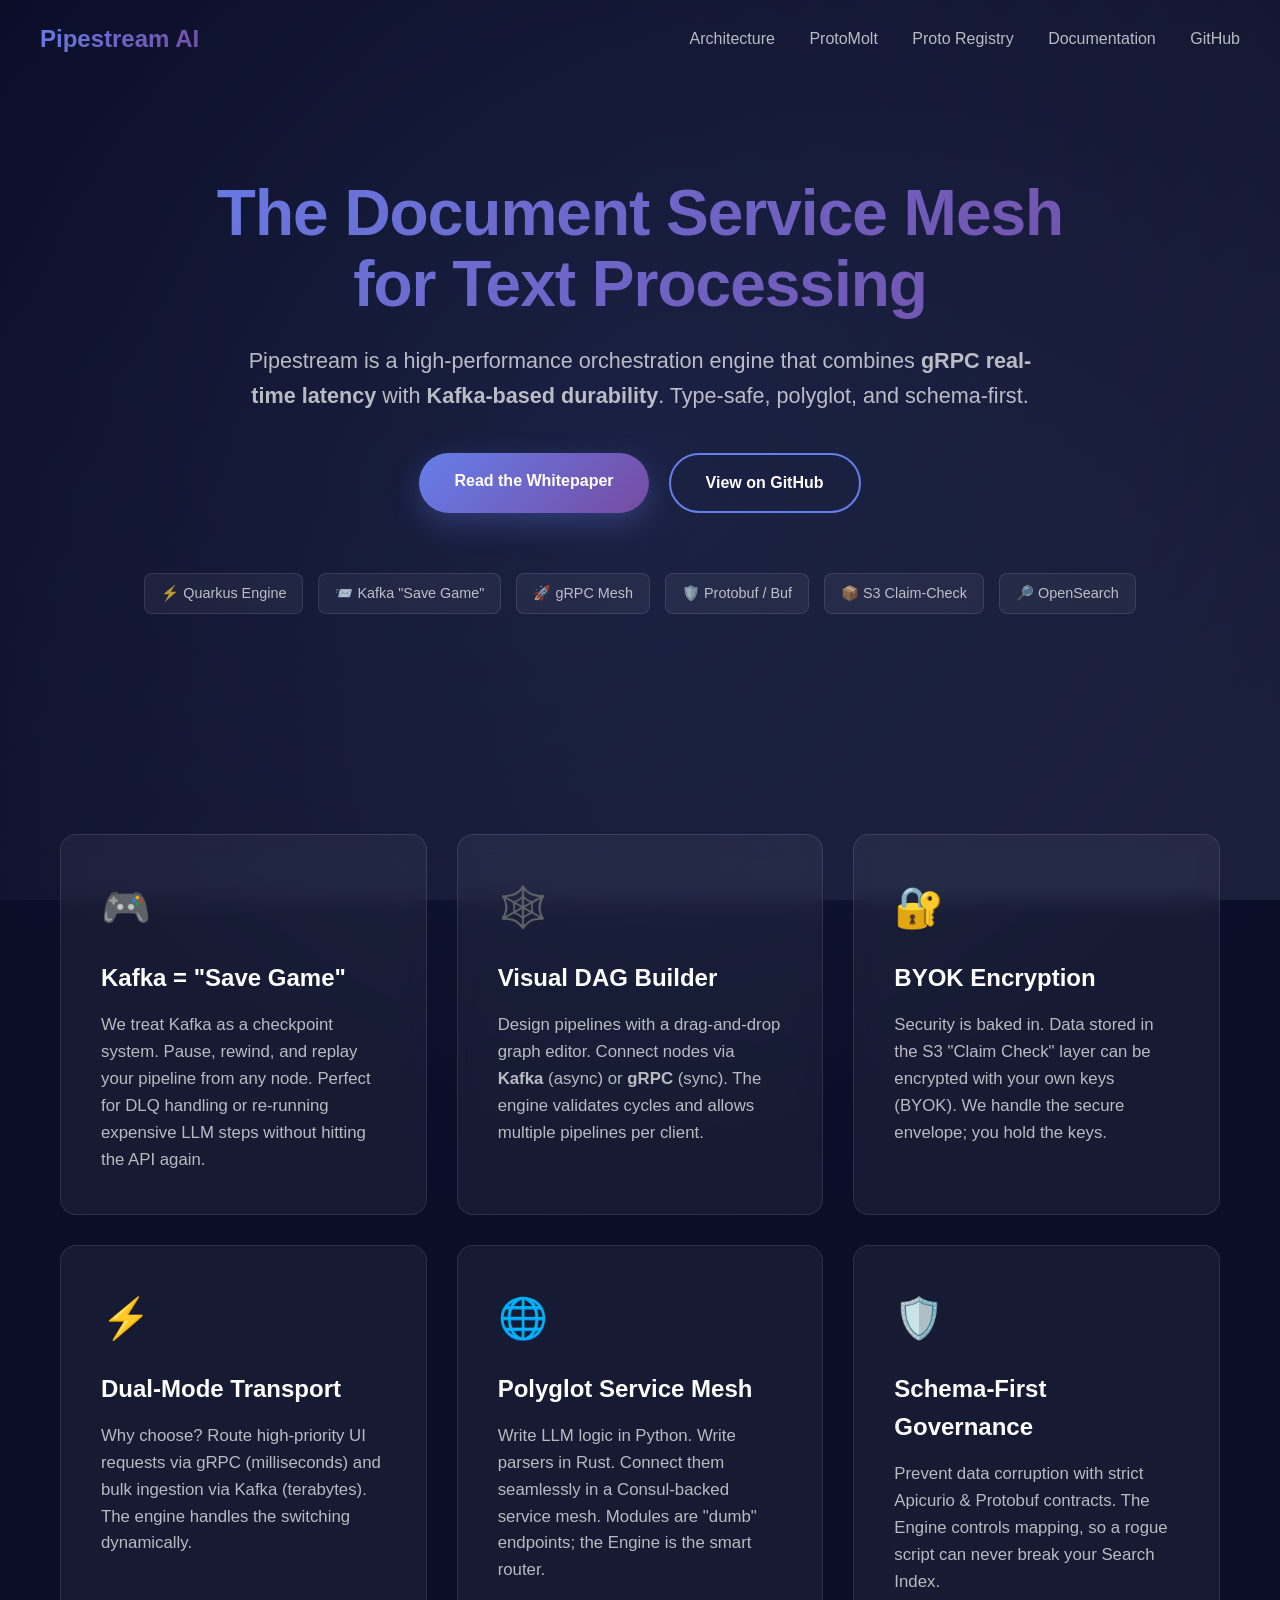
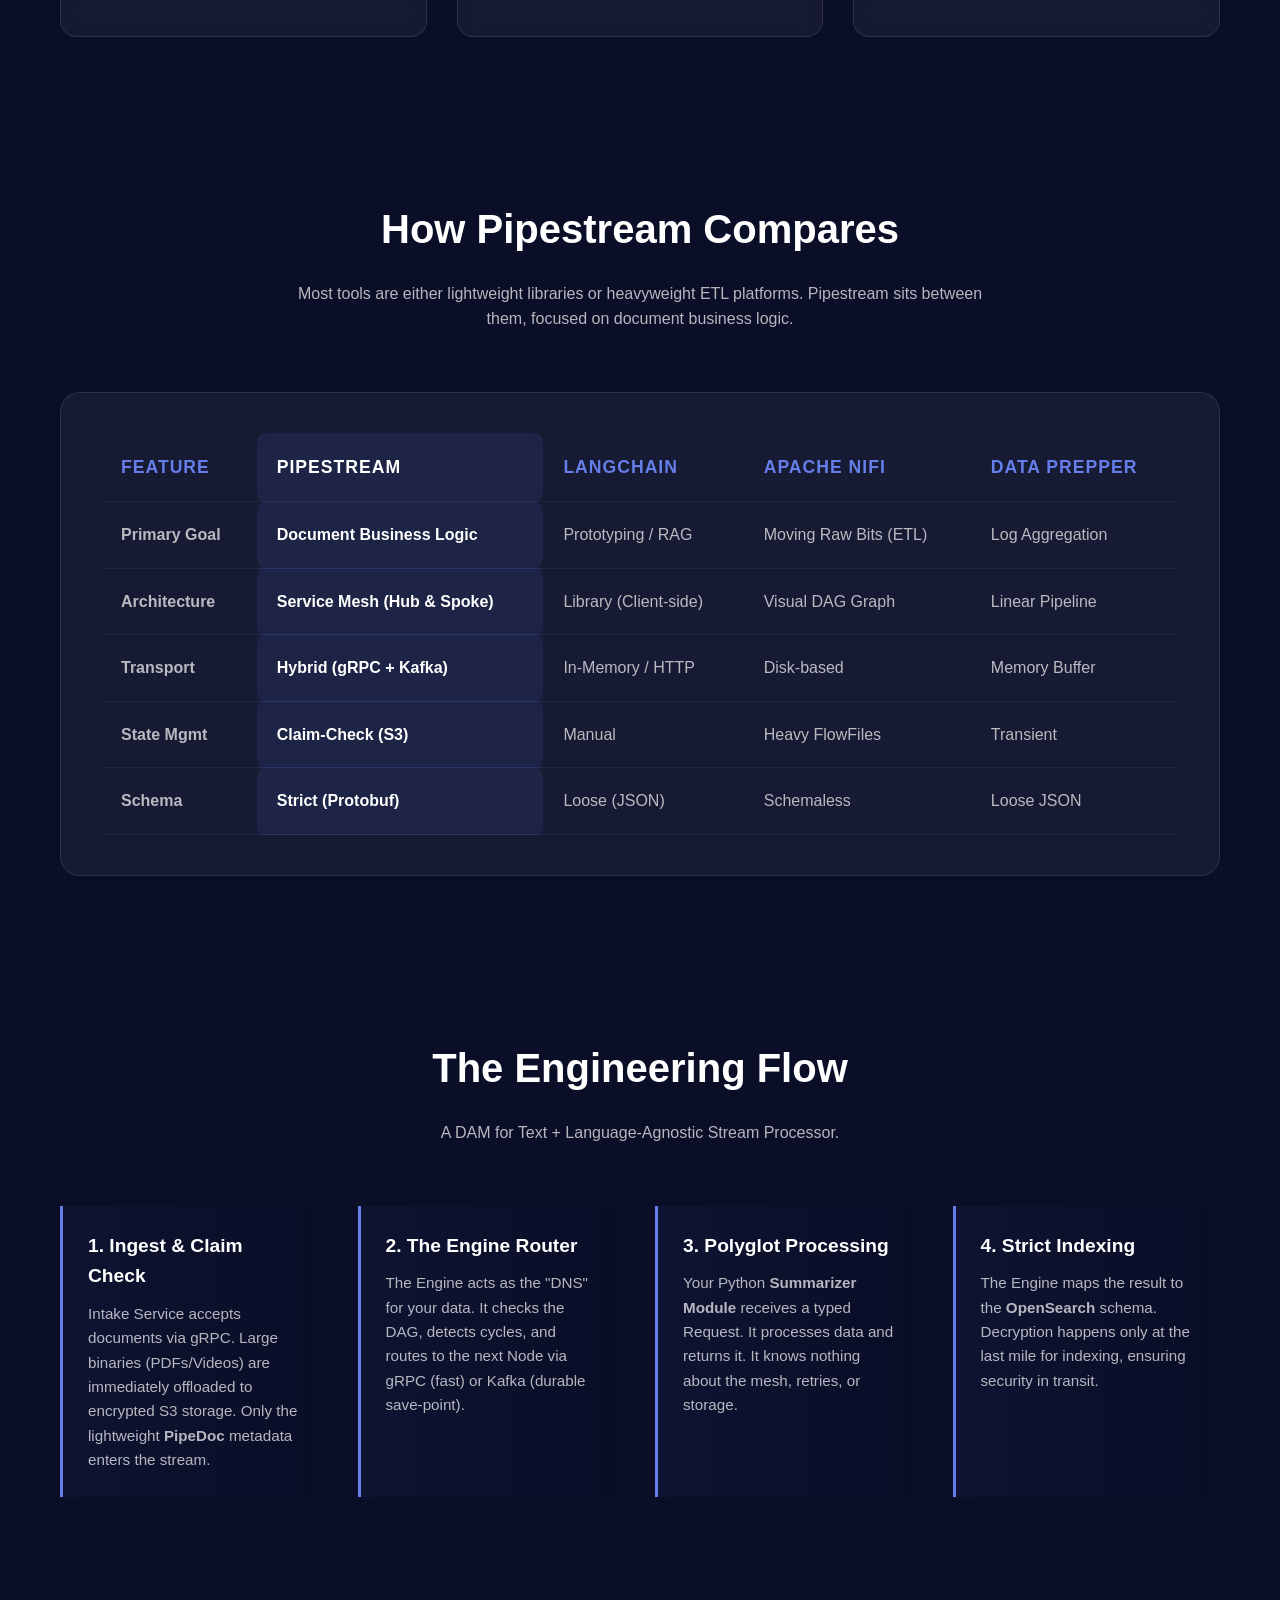
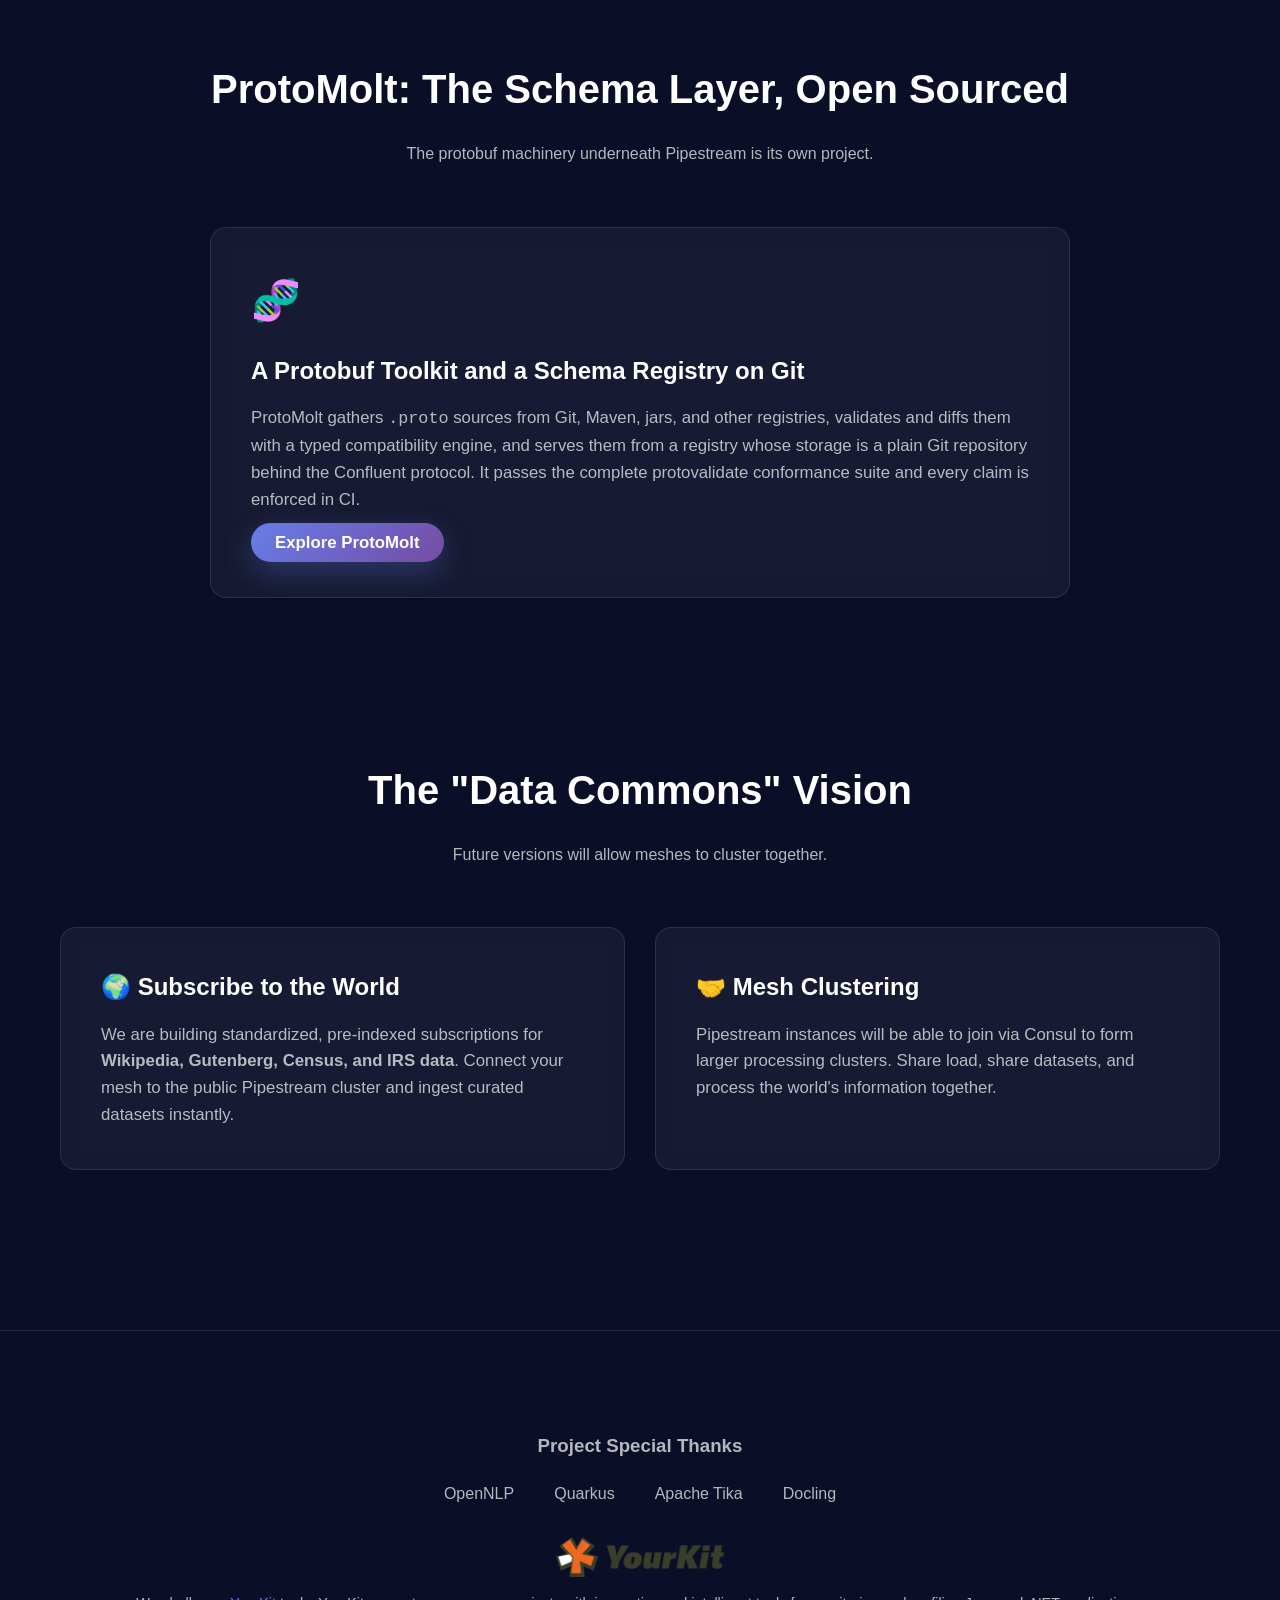
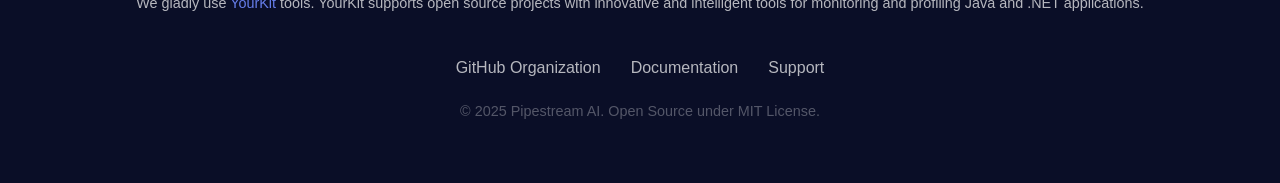
==== commit b8435b43: "feat: add ProtoMolt project page and homepage section - protomolt/: standalone project page (feature" ====
--- a/index.html
+++ b/index.html
@@ -3,932 +3,568 @@
 <head>
     <meta charset="UTF-8">
     <meta name="viewport" content="width=device-width, initial-scale=1.0">
-    <meta name="description" content="Pipestream AI builds open-source software that assists with human understanding: distributed semantic search, document understanding, and upstream contributions to the Apache and gRPC ecosystems. Apache-2.0 and MIT licensed.">
-    <title>Pipestream AI — Open-source software for human understanding</title>
+    <meta name="description" content="Pipestream AI - The Enterprise Document Service Mesh. gRPC latency, Kafka durability, and strict schema governance.">
+    <title>Pipestream AI: Document Processing Mesh for Text</title>
     <style>
         :root {
-            --bg: #fbfbf9;
-            --surface: #ffffff;
-            --ink: #1c1e23;
-            --ink-soft: #4a4e57;
-            --ink-faint: #7a7f8a;
-            --rule: #e5e4df;
-            --accent: #34495e;
-            --accent-soft: #eef1f4;
-            --link: #2f5d78;
-            --merged: #4a7c59;
-            --open: #9a6a3a;
-            --serif: "Iowan Old Style", "Palatino Linotype", Palatino, "Book Antiqua", Georgia, serif;
-            --sans: -apple-system, BlinkMacSystemFont, "Segoe UI", Roboto, Helvetica, Arial, sans-serif;
-            --mono: "SF Mono", ui-monospace, "JetBrains Mono", Menlo, Consolas, monospace;
-        }
-
-        * { margin: 0; padding: 0; box-sizing: border-box; }
-
-        html { scroll-behavior: smooth; }
+            --primary-gradient: linear-gradient(135deg, #667eea 0%, #764ba2 100%);
+            --bg-dark: #0a0e27;
+            --bg-card: rgba(255, 255, 255, 0.05);
+            --text-main: #ffffff;
+            --text-muted: rgba(255, 255, 255, 0.7);
+            --accent: #667eea;
+            --success: #48bb78;
+            --danger: #f56565;
+        }
+
+        * {
+            margin: 0;
+            padding: 0;
+            box-sizing: border-box;
+        }
 
         body {
-            font-family: var(--sans);
-            line-height: 1.65;
-            color: var(--ink);
-            background: var(--bg);
-            -webkit-font-smoothing: antialiased;
-            text-rendering: optimizeLegibility;
-        }
-
-        a { color: var(--link); text-decoration: none; }
-        a:hover { text-decoration: underline; }
-
-        .wrap { max-width: 860px; margin: 0 auto; padding: 0 24px; }
+            font-family: -apple-system, BlinkMacSystemFont, 'Segoe UI', Roboto, Oxygen, Ubuntu, Cantarell, sans-serif;
+            line-height: 1.6;
+            color: var(--text-main);
+            background: var(--bg-dark);
+            overflow-x: hidden;
+        }
+
+        /* Animated background */
+        .bg-animation {
+            position: fixed;
+            top: 0;
+            left: 0;
+            width: 100%;
+            height: 100%;
+            z-index: -1;
+            background: linear-gradient(135deg, #0a0e27 0%, #1a1f3a 100%);
+        }
+
+        .bg-animation::before {
+            content: '';
+            position: absolute;
+            top: -50%;
+            left: -50%;
+            width: 200%;
+            height: 200%;
+            background: radial-gradient(circle, rgba(102, 126, 234, 0.1) 0%, transparent 50%);
+            animation: pulse 15s ease-in-out infinite;
+        }
+
+        @keyframes pulse {
+            0%, 100% { transform: scale(1) rotate(0deg); }
+            50% { transform: scale(1.1) rotate(180deg); }
+        }
 
         /* Header */
         header {
-            border-bottom: 1px solid var(--rule);
-            background: var(--bg);
-            position: sticky;
-            top: 0;
-            z-index: 10;
-        }
-        .header-inner {
-            max-width: 860px;
-            margin: 0 auto;
-            padding: 16px 24px;
+            padding: 20px 40px;
             display: flex;
             justify-content: space-between;
-            align-items: baseline;
-            gap: 16px;
+            align-items: center;
+            max-width: 1400px;
+            margin: 0 auto;
+        }
+
+        .logo {
+            font-size: 1.5rem;
+            font-weight: 700;
+            background: var(--primary-gradient);
+            -webkit-background-clip: text;
+            -webkit-text-fill-color: transparent;
+            background-clip: text;
+        }
+
+        nav a {
+            color: var(--text-muted);
+            text-decoration: none;
+            margin-left: 30px;
+            font-weight: 500;
+            transition: color 0.3s ease;
+        }
+
+        nav a:hover {
+            color: var(--accent);
+        }
+
+        /* Hero Section */
+        .hero {
+            max-width: 1200px;
+            margin: 0 auto;
+            padding: 100px 20px 60px;
+            text-align: center;
+        }
+
+        h1 {
+            font-size: 4rem;
+            line-height: 1.1;
+            margin-bottom: 25px;
+            background: var(--primary-gradient);
+            -webkit-background-clip: text;
+            -webkit-text-fill-color: transparent;
+            background-clip: text;
+            font-weight: 800;
+            letter-spacing: -1px;
+        }
+
+        .lead {
+            font-size: 1.35rem;
+            color: var(--text-muted);
+            margin-bottom: 40px;
+            max-width: 800px;
+            margin-left: auto;
+            margin-right: auto;
+        }
+
+        /* Buttons */
+        .cta-group {
+            display: flex;
+            gap: 20px;
+            justify-content: center;
+            margin-bottom: 60px;
+        }
+
+        .btn {
+            padding: 15px 35px;
+            border-radius: 50px;
+            font-weight: 600;
+            text-decoration: none;
+            transition: transform 0.2s, box-shadow 0.2s;
+        }
+
+        .btn:hover {
+            transform: translateY(-2px);
+        }
+
+        .btn-primary {
+            background: var(--primary-gradient);
+            color: white;
+            box-shadow: 0 10px 30px rgba(102, 126, 234, 0.3);
+        }
+
+        .btn-primary:hover {
+            box-shadow: 0 15px 40px rgba(102, 126, 234, 0.5);
+        }
+
+        .btn-secondary {
+            background: transparent;
+            border: 2px solid var(--accent);
+            color: white;
+        }
+
+        .btn-secondary:hover {
+            background: rgba(102, 126, 234, 0.1);
+        }
+
+        /* Tech Stack Badges */
+        .tech-stack {
+            display: flex;
+            justify-content: center;
             flex-wrap: wrap;
-        }
-        .brand {
-            font-family: var(--serif);
+            gap: 15px;
+            margin-bottom: 80px;
+        }
+
+        .badge {
+            background: rgba(255, 255, 255, 0.05);
+            border: 1px solid rgba(255, 255, 255, 0.1);
+            color: var(--text-muted);
+            padding: 8px 16px;
+            border-radius: 8px;
+            font-size: 0.9rem;
+            font-weight: 500;
+            transition: all 0.3s ease;
+        }
+
+        .badge:hover {
+            background: rgba(102, 126, 234, 0.1);
+            border-color: rgba(102, 126, 234, 0.3);
+            color: #fff;
+            transform: translateY(-2px);
+        }
+
+        /* Standard Section Styles */
+        .section-container {
+            max-width: 1200px;
+            margin: 0 auto;
+            padding: 80px 20px;
+        }
+
+        .section-title {
+            text-align: center;
+            font-size: 2.5rem;
+            margin-bottom: 20px;
+            color: white;
+        }
+
+        .section-subtitle {
+            text-align: center;
+            color: var(--text-muted);
+            margin-bottom: 60px;
+            max-width: 700px;
+            margin-left: auto;
+            margin-right: auto;
+        }
+
+        /* Features Grid */
+        .features-grid {
+            display: grid;
+            grid-template-columns: repeat(auto-fit, minmax(350px, 1fr));
+            gap: 30px;
+        }
+
+        .feature-card {
+            background: var(--bg-card);
+            backdrop-filter: blur(10px);
+            border: 1px solid rgba(255, 255, 255, 0.1);
+            border-radius: 16px;
+            padding: 40px;
+            transition: transform 0.3s ease, border-color 0.3s ease;
+        }
+
+        .feature-card:hover {
+            transform: translateY(-5px);
+            border-color: var(--accent);
+            background: rgba(255, 255, 255, 0.08);
+        }
+
+        .feature-icon {
+            font-size: 2.5rem;
+            margin-bottom: 20px;
+            display: block;
+        }
+
+        .feature-card h3 {
+            color: var(--text-main);
+            font-size: 1.5rem;
+            margin-bottom: 15px;
+        }
+
+        .feature-card p {
+            color: var(--text-muted);
+            font-size: 1.05rem;
+        }
+
+        /* Comparison Table */
+        .comparison-table-wrapper {
+            background: var(--bg-card);
+            border-radius: 20px;
+            padding: 40px;
+            border: 1px solid rgba(255, 255, 255, 0.1);
+            overflow-x: auto;
+        }
+
+        table {
+            width: 100%;
+            border-collapse: collapse;
+            color: var(--text-muted);
+            min-width: 800px;
+        }
+
+        th, td {
+            padding: 20px;
+            text-align: left;
+            border-bottom: 1px solid rgba(255, 255, 255, 0.05);
+        }
+
+        th {
+            color: var(--accent);
+            font-size: 1.1rem;
+            text-transform: uppercase;
+            letter-spacing: 1px;
+        }
+
+        .highlight-col {
+            background: rgba(102, 126, 234, 0.1);
+            color: white;
+            font-weight: 600;
+            border-radius: 8px;
+        }
+        
+        td.highlight-col {
+            border-bottom: 1px solid rgba(102, 126, 234, 0.2);
+        }
+
+        /* Architecture Steps */
+        .steps-grid {
+            display: grid;
+            grid-template-columns: repeat(auto-fit, minmax(250px, 1fr));
+            gap: 30px;
+            margin-top: 40px;
+        }
+
+        .step-card {
+            text-align: left;
+            padding: 25px;
+            border-left: 3px solid var(--accent);
+            background: linear-gradient(90deg, rgba(102,126,234,0.05) 0%, transparent 100%);
+            border-radius: 0 10px 10px 0;
+        }
+
+        .step-card h4 {
+            color: white;
+            margin-bottom: 10px;
             font-size: 1.2rem;
-            font-weight: 600;
-            color: var(--ink);
-            letter-spacing: -0.01em;
-        }
-        .brand:hover { text-decoration: none; }
-        nav.top a {
-            color: var(--ink-soft);
+        }
+
+        .step-card p {
+            color: var(--text-muted);
+            font-size: 0.95rem;
+            margin: 0;
+        }
+
+        /* Footer */
+        footer {
+            text-align: center;
+            padding: 60px 20px;
+            border-top: 1px solid rgba(255, 255, 255, 0.1);
+            margin-top: 80px;
+        }
+
+        .footer-links {
+            display: flex;
+            justify-content: center;
+            gap: 30px;
+            margin-bottom: 20px;
+        }
+
+        .footer-links a {
+            color: var(--text-muted);
+            text-decoration: none;
+            transition: color 0.3s;
+        }
+
+        .footer-links a:hover {
+            color: var(--accent);
+        }
+
+        .copyright {
+            color: rgba(255, 255, 255, 0.3);
             font-size: 0.9rem;
-            margin-left: 20px;
-        }
-        nav.top a:hover { color: var(--ink); }
-
-        /* Hero */
-        .hero { padding: 72px 0 40px; border-bottom: 1px solid var(--rule); }
-        .hero h1 {
-            font-family: var(--serif);
-            font-size: 2.5rem;
-            line-height: 1.15;
-            font-weight: 600;
-            letter-spacing: -0.02em;
-            margin-bottom: 22px;
-        }
-        .hero .mission {
-            font-size: 1.2rem;
-            color: var(--ink-soft);
-            max-width: 40em;
-        }
-        .hero .sub {
-            font-size: 1.02rem;
-            color: var(--ink-faint);
-            margin-top: 18px;
-            max-width: 44em;
-        }
-        .pillrow { margin-top: 26px; display: flex; flex-wrap: wrap; gap: 10px; }
-        .pill {
-            font-family: var(--mono);
-            font-size: 0.78rem;
-            color: var(--ink-soft);
-            background: var(--surface);
-            border: 1px solid var(--rule);
-            border-radius: 4px;
-            padding: 5px 10px;
-        }
-
-        /* Sections */
-        section.block { padding: 52px 0; border-bottom: 1px solid var(--rule); }
-        h2 {
-            font-family: var(--serif);
-            font-size: 1.55rem;
-            font-weight: 600;
-            letter-spacing: -0.01em;
-            margin-bottom: 8px;
-        }
-        .lede { color: var(--ink-soft); margin-bottom: 28px; max-width: 46em; }
-        h3 { font-size: 1.02rem; font-weight: 650; margin-bottom: 4px; }
-
-        /* Contribution list */
-        .contrib { list-style: none; }
-        .contrib > li {
-            padding: 20px 0;
-            border-top: 1px solid var(--rule);
-            display: grid;
-            grid-template-columns: 140px 1fr;
-            gap: 20px;
-        }
-        .contrib > li:first-child { border-top: none; }
-        .proj-name {
-            font-family: var(--serif);
-            font-size: 1.1rem;
-            font-weight: 600;
-        }
-        .proj-name .host {
-            display: block;
-            font-family: var(--sans);
-            font-size: 0.72rem;
-            text-transform: uppercase;
-            letter-spacing: 0.08em;
-            color: var(--ink-faint);
-            font-weight: 500;
-            margin-top: 3px;
-        }
-        .proj-body p { color: var(--ink-soft); font-size: 0.97rem; margin-bottom: 10px; }
-        .prs { list-style: none; font-size: 0.9rem; }
-        .prs li { padding: 3px 0; color: var(--ink-soft); }
-        .tag {
-            font-family: var(--mono);
-            font-size: 0.68rem;
-            text-transform: uppercase;
-            letter-spacing: 0.04em;
-            padding: 1px 6px;
-            border-radius: 3px;
-            margin-right: 8px;
-            vertical-align: 1px;
-        }
-        .tag.merged { color: var(--merged); border: 1px solid #cfe0d4; background: #f3f8f4; }
-        .tag.open { color: var(--open); border: 1px solid #e6dcc9; background: #faf6ee; }
-
-        /* Project cards */
-        .grid {
-            display: grid;
-            grid-template-columns: repeat(auto-fill, minmax(240px, 1fr));
-            gap: 1px;
-            background: var(--rule);
-            border: 1px solid var(--rule);
-            border-radius: 8px;
-            overflow: hidden;
-        }
-        .card { background: var(--surface); padding: 20px; }
-        .card h3 a { color: var(--ink); }
-        .card p { font-size: 0.9rem; color: var(--ink-soft); margin-top: 6px; }
-
-        /* Research callout */
-        .research {
-            background: var(--accent-soft);
-            border: 1px solid #dbe2e8;
-            border-radius: 8px;
-            padding: 28px 30px;
-        }
-        .research h3 { font-family: var(--serif); font-size: 1.15rem; margin-bottom: 6px; }
-        .research p { color: var(--ink-soft); font-size: 0.97rem; margin-bottom: 14px; }
-        .research ul { margin: 0 0 4px 1.1em; color: var(--ink-soft); font-size: 0.95rem; }
-        .research li { margin: 6px 0; }
-
-        .note {
-            font-size: 0.86rem;
-            color: var(--ink-faint);
-            font-style: italic;
-            margin-top: 14px;
-        }
-
-        /* Public packages */
-        .pkg-grid {
-            display: grid;
-            grid-template-columns: repeat(auto-fill, minmax(230px, 1fr));
-            gap: 1px;
-            background: var(--rule);
-            border: 1px solid var(--rule);
-            border-radius: 8px;
-            overflow: hidden;
-        }
-        .pkg { background: var(--surface); padding: 16px 18px; }
-        .pkg a.name { font-family: var(--mono); font-size: 0.9rem; color: var(--ink); font-weight: 600; }
-        .pkg p { font-size: 0.85rem; color: var(--ink-soft); margin-top: 5px; }
-
-        /* Project sections */
-        .project-lead { color: var(--ink-soft); font-size: 1.12rem; max-width: 46em; margin-bottom: 16px; }
-        .project-body { color: var(--ink-soft); max-width: 46em; }
-        .proj-h { font-family: var(--serif); font-size: 1.2rem; font-weight: 600; margin-top: 28px; margin-bottom: 4px; }
-        .proj-desc { color: var(--ink-soft); max-width: 48em; font-size: 0.97rem; }
-        .repo-link { font-family: var(--mono); font-size: 0.85rem; }
-        .actions { margin-top: 22px; display: flex; align-items: center; gap: 20px; flex-wrap: wrap; }
-        .btn {
-            display: inline-block;
-            font-family: var(--sans);
-            font-size: 0.9rem;
-            font-weight: 600;
-            color: #fff;
-            background: var(--accent);
-            border: none;
-            border-radius: 6px;
-            padding: 10px 18px;
-            cursor: pointer;
-            text-decoration: none;
-        }
-        .btn:hover { background: #2a3b4d; text-decoration: none; }
-
-        /* Modal */
-        .modal-backdrop {
-            position: fixed; inset: 0; z-index: 100;
-            background: rgba(20, 22, 26, 0.55);
-            display: none;
-            align-items: flex-start; justify-content: center;
-            padding: 40px 20px; overflow-y: auto;
-        }
-        .modal-backdrop.open { display: flex; }
-        body.modal-open { overflow: hidden; }
-        .modal {
-            background: var(--surface);
-            max-width: 800px; width: 100%;
-            border-radius: 12px;
-            padding: 42px 46px 48px;
-            box-shadow: 0 24px 60px rgba(0,0,0,0.3);
-            position: relative;
-        }
-        .modal-close {
-            position: absolute; top: 14px; right: 18px;
-            background: none; border: none; font-size: 1.7rem; line-height: 1;
-            color: var(--ink-faint); cursor: pointer;
-        }
-        .modal-close:hover { color: var(--ink); }
-        .modal h2 { font-family: var(--serif); font-size: 1.6rem; margin-bottom: 6px; letter-spacing: -0.01em; }
-        .modal .eyebrow {
-            font-family: var(--mono); font-size: 0.72rem; text-transform: uppercase;
-            letter-spacing: 0.06em; color: var(--ink-faint); margin-bottom: 14px;
-        }
-        .modal h3 { font-family: var(--serif); font-size: 1.18rem; margin: 28px 0 8px; }
-        .modal p { color: var(--ink-soft); margin-bottom: 12px; font-size: 0.97rem; }
-        .modal ul { margin: 0 0 14px 1.2em; color: var(--ink-soft); font-size: 0.95rem; }
-        .modal li { margin: 8px 0; }
-        .modal table { width: 100%; border-collapse: collapse; margin: 10px 0 16px; font-size: 0.88rem; }
-        .modal th, .modal td { text-align: right; padding: 7px 12px; border-bottom: 1px solid var(--rule); color: var(--ink-soft); }
-        .modal th:first-child, .modal td:first-child { text-align: left; }
-        .modal th { color: var(--ink); font-weight: 600; }
-        .modal code { font-family: var(--mono); font-size: 0.86em; background: var(--accent-soft); padding: 1px 4px; border-radius: 3px; }
-        .modal .eq { font-family: var(--mono); font-size: 0.9rem; background: var(--accent-soft); color: var(--ink); padding: 11px 14px; border-radius: 6px; margin: 10px 0 14px; overflow-x: auto; }
-
-        /* Footer */
-        footer { padding: 48px 0 60px; }
-        .footer-cols { display: flex; flex-wrap: wrap; gap: 40px; justify-content: space-between; }
-        .footer-cols h4 {
-            font-size: 0.74rem;
-            text-transform: uppercase;
-            letter-spacing: 0.08em;
-            color: var(--ink-faint);
-            margin-bottom: 10px;
-            font-weight: 600;
-        }
-        .footer-cols a { display: block; color: var(--ink-soft); font-size: 0.92rem; padding: 2px 0; }
-        .license {
-            margin-top: 36px;
-            padding-top: 20px;
-            border-top: 1px solid var(--rule);
-            color: var(--ink-faint);
-            font-size: 0.86rem;
-        }
-        .yourkit { margin-top: 20px; font-size: 0.82rem; color: var(--ink-faint); }
-        .yourkit img { height: 26px; vertical-align: middle; margin-right: 6px; opacity: 0.85; }
-
-        @media (max-width: 620px) {
-            .hero h1 { font-size: 2rem; }
-            .contrib > li { grid-template-columns: 1fr; gap: 8px; }
-            nav.top a { margin-left: 14px; }
+        }
+
+        /* Responsive */
+        @media (max-width: 768px) {
+            h1 { font-size: 2.8rem; }
+            .hero { padding-top: 60px; }
+            .cta-group { flex-direction: column; }
+            header { flex-direction: column; gap: 20px; }
+            nav { display: flex; flex-wrap: wrap; justify-content: center; gap: 15px; }
+            nav a { margin: 0; }
         }
     </style>
 </head>
 <body>
+    <div class="bg-animation"></div>
+
     <header>
-        <div class="header-inner">
-            <a href="#top" class="brand">Pipestream AI</a>
-            <nav class="top">
-                <a href="#packages">Packages</a>
-                <a href="#distributed-search">Projects</a>
-                <a href="protomolt/">ProtoMolt</a>
-                <a href="#contributions">Contributions</a>
-                <a href="#research">Research</a>
-                <a href="https://github.com/ai-pipestream">GitHub</a>
-            </nav>
+        <div class="logo">Pipestream AI</div>
+        <nav>
+            <a href="docs/#/architecture/system-overview">Architecture</a>
+            <a href="protomolt/">ProtoMolt</a>
+            <a href="https://buf.build/pipestreamai/platform" target="_blank">Proto Registry</a>
+            <a href="docs/">Documentation</a>
+            <a href="https://github.com/ai-pipestream" target="_blank">GitHub</a>
+        </nav>
+    </header>
+
+    <main>
+        <section class="hero">
+            <h1>The Document Service Mesh <br>for Text Processing</h1>
+            <p class="lead">
+                Pipestream is a high-performance orchestration engine that combines 
+                <strong>gRPC real-time latency</strong> with <strong>Kafka-based durability</strong>. 
+                Type-safe, polyglot, and schema-first.
+            </p>
+            
+            <div class="cta-group">
+                <a href="docs/#/architecture/system-overview" class="btn btn-primary">Read the Whitepaper</a>
+                <a href="https://github.com/ai-pipestream" class="btn btn-secondary">View on GitHub</a>
+            </div>
+
+            <div class="tech-stack">
+                <span class="badge">⚡ Quarkus Engine</span>
+                <span class="badge">📨 Kafka "Save Game"</span>
+                <span class="badge">🚀 gRPC Mesh</span>
+                <span class="badge">🛡️ Protobuf / Buf</span>
+                <span class="badge">📦 S3 Claim-Check</span>
+                <span class="badge">🔎 OpenSearch</span>
+            </div>
+        </section>
+
+        <section class="section-container" id="features">
+            <div class="features-grid">
+                <div class="feature-card">
+                    <span class="feature-icon">🎮</span>
+                    <h3>Kafka = "Save Game"</h3>
+                    <p>We treat Kafka as a checkpoint system. Pause, rewind, and replay your pipeline from any node. Perfect for DLQ handling or re-running expensive LLM steps without hitting the API again.</p>
+                </div>
+                <div class="feature-card">
+                    <span class="feature-icon">🕸️</span>
+                    <h3>Visual DAG Builder</h3>
+                    <p>Design pipelines with a drag-and-drop graph editor. Connect nodes via <strong>Kafka</strong> (async) or <strong>gRPC</strong> (sync). The engine validates cycles and allows multiple pipelines per client.</p>
+                </div>
+                <div class="feature-card">
+                    <span class="feature-icon">🔐</span>
+                    <h3>BYOK Encryption</h3>
+                    <p>Security is baked in. Data stored in the S3 "Claim Check" layer can be encrypted with your own keys (BYOK). We handle the secure envelope; you hold the keys.</p>
+                </div>
+                <div class="feature-card">
+                    <span class="feature-icon">⚡</span>
+                    <h3>Dual-Mode Transport</h3>
+                    <p>Why choose? Route high-priority UI requests via gRPC (milliseconds) and bulk ingestion via Kafka (terabytes). The engine handles the switching dynamically.</p>
+                </div>
+                <div class="feature-card">
+                    <span class="feature-icon">🌐</span>
+                    <h3>Polyglot Service Mesh</h3>
+                    <p>Write LLM logic in Python. Write parsers in Rust. Connect them seamlessly in a Consul-backed service mesh. Modules are "dumb" endpoints; the Engine is the smart router.</p>
+                </div>
+                <div class="feature-card">
+                    <span class="feature-icon">🛡️</span>
+                    <h3>Schema-First Governance</h3>
+                    <p>Prevent data corruption with strict Apicurio & Protobuf contracts. The Engine controls mapping, so a rogue script can never break your Search Index.</p>
+                </div>
+            </div>
+        </section>
+
+        <section class="section-container">
+            <h2 class="section-title">How Pipestream Compares</h2>
+            <p class="section-subtitle">Most tools are either lightweight libraries or heavyweight ETL platforms. Pipestream sits between them, focused on document business logic.</p>
+            <div class="comparison-table-wrapper">
+                <table>
+                    <thead>
+                        <tr>
+                            <th>Feature</th>
+                            <th class="highlight-col">Pipestream</th>
+                            <th>LangChain</th>
+                            <th>Apache NiFi</th>
+                            <th>Data Prepper</th>
+                        </tr>
+                    </thead>
+                    <tbody>
+                        <tr>
+                            <td><strong>Primary Goal</strong></td>
+                            <td class="highlight-col">Document Business Logic</td>
+                            <td>Prototyping / RAG</td>
+                            <td>Moving Raw Bits (ETL)</td>
+                            <td>Log Aggregation</td>
+                        </tr>
+                        <tr>
+                            <td><strong>Architecture</strong></td>
+                            <td class="highlight-col">Service Mesh (Hub & Spoke)</td>
+                            <td>Library (Client-side)</td>
+                            <td>Visual DAG Graph</td>
+                            <td>Linear Pipeline</td>
+                        </tr>
+                        <tr>
+                            <td><strong>Transport</strong></td>
+                            <td class="highlight-col">Hybrid (gRPC + Kafka)</td>
+                            <td>In-Memory / HTTP</td>
+                            <td>Disk-based</td>
+                            <td>Memory Buffer</td>
+                        </tr>
+                        <tr>
+                            <td><strong>State Mgmt</strong></td>
+                            <td class="highlight-col">Claim-Check (S3)</td>
+                            <td>Manual</td>
+                            <td>Heavy FlowFiles</td>
+                            <td>Transient</td>
+                        </tr>
+                        <tr>
+                            <td><strong>Schema</strong></td>
+                            <td class="highlight-col">Strict (Protobuf)</td>
+                            <td>Loose (JSON)</td>
+                            <td>Schemaless</td>
+                            <td>Loose JSON</td>
+                        </tr>
+                    </tbody>
+                </table>
+            </div>
+        </section>
+
+        <section class="section-container">
+            <h2 class="section-title">The Engineering Flow</h2>
+            <p class="section-subtitle">A DAM for Text + Language-Agnostic Stream Processor.</p>
+            
+            <div class="steps-grid">
+                <div class="step-card">
+                    <h4>1. Ingest & Claim Check</h4>
+                    <p>Intake Service accepts documents via gRPC. Large binaries (PDFs/Videos) are immediately offloaded to encrypted S3 storage. Only the lightweight <strong>PipeDoc</strong> metadata enters the stream.</p>
+                </div>
+                <div class="step-card">
+                    <h4>2. The Engine Router</h4>
+                    <p>The Engine acts as the "DNS" for your data. It checks the DAG, detects cycles, and routes to the next Node via gRPC (fast) or Kafka (durable save-point).</p>
+                </div>
+                <div class="step-card">
+                    <h4>3. Polyglot Processing</h4>
+                    <p>Your Python <strong>Summarizer Module</strong> receives a typed Request. It processes data and returns it. It knows nothing about the mesh, retries, or storage.</p>
+                </div>
+                <div class="step-card">
+                    <h4>4. Strict Indexing</h4>
+                    <p>The Engine maps the result to the <strong>OpenSearch</strong> schema. Decryption happens only at the last mile for indexing, ensuring security in transit.</p>
+                </div>
+            </div>
+        </section>
+
+        <section class="section-container">
+            <h2 class="section-title">ProtoMolt: The Schema Layer, Open Sourced</h2>
+            <p class="section-subtitle">The protobuf machinery underneath Pipestream is its own project.</p>
+            <div class="features-grid" style="grid-template-columns: 1fr;">
+                <div class="feature-card" style="max-width: 860px; margin: 0 auto;">
+                    <span class="feature-icon">🧬</span>
+                    <h3>A Protobuf Toolkit and a Schema Registry on Git</h3>
+                    <p>ProtoMolt gathers <code>.proto</code> sources from Git, Maven, jars, and other registries, validates and diffs them with a typed compatibility engine, and serves them from a registry whose storage is a plain Git repository behind the Confluent protocol. It passes the complete protovalidate conformance suite and every claim is enforced in CI.</p>
+                    <p style="margin-top: 16px;"><a href="protomolt/" class="btn btn-primary" style="padding: 10px 24px;">Explore ProtoMolt</a></p>
+                </div>
+            </div>
+        </section>
+
+        <section class="section-container">
+            <h2 class="section-title">The "Data Commons" Vision</h2>
+            <p class="section-subtitle">Future versions will allow meshes to cluster together.</p>
+            <div class="features-grid" style="grid-template-columns: 1fr 1fr;">
+                <div class="feature-card">
+                    <h3>🌍 Subscribe to the World</h3>
+                    <p>We are building standardized, pre-indexed subscriptions for <strong>Wikipedia, Gutenberg, Census, and IRS data</strong>. Connect your mesh to the public Pipestream cluster and ingest curated datasets instantly.</p>
+                </div>
+                <div class="feature-card">
+                    <h3>🤝 Mesh Clustering</h3>
+                    <p>Pipestream instances will be able to join via Consul to form larger processing clusters. Share load, share datasets, and process the world's information together.</p>
+                </div>
+            </div>
+        </section>
+    </main>
+
+    <footer>
+        <section class="section-container" style="padding: 40px 20px;">
+            <h3 style="color: var(--text-muted); margin-bottom: 20px;">Project Special Thanks</h3>
+            <div style="display: flex; justify-content: center; align-items: center; gap: 40px; flex-wrap: wrap; margin-bottom: 30px;">
+                <a href="https://opennlp.apache.org/" target="_blank" style="color: var(--text-muted); text-decoration: none;">OpenNLP</a>
+                <a href="https://quarkus.io/" target="_blank" style="color: var(--text-muted); text-decoration: none;">Quarkus</a>
+                <a href="https://tika.apache.org/" target="_blank" style="color: var(--text-muted); text-decoration: none;">Apache Tika</a>
+                <a href="https://www.docling.ai/" target="_blank" style="color: var(--text-muted); text-decoration: none;">Docling</a>
+            </div>
+            <div style="margin-top: 20px;">
+                <a href="https://www.yourkit.com/" target="_blank" rel="noopener">
+                    <img src="yklogo.png" alt="YourKit" style="height: 40px; vertical-align: middle;">
+                </a>
+                <p style="color: var(--text-muted); font-size: 0.9rem; margin-top: 15px;">
+                    We gladly use <a href="https://www.yourkit.com/" target="_blank" rel="noopener" style="color: var(--accent); text-decoration: none;">YourKit</a> tools. 
+                    YourKit supports open source projects with innovative and intelligent tools for monitoring and profiling Java and .NET applications.
+                </p>
+            </div>
+        </section>
+
+        <div class="footer-links">
+            <a href="https://github.com/ai-pipestream">GitHub Organization</a>
+            <a href="docs/">Documentation</a>
+            <a href="https://github.com/ai-pipestream/.github/issues">Support</a>
         </div>
-    </header>
-
-    <main id="top">
-        <section class="hero">
-            <div class="wrap">
-                <h1>Open-source software that assists with human understanding.</h1>
-                <p class="mission">
-                    Pipestream AI is a small collaboration of engineers working on
-                    distributed semantic search, document understanding, and the open
-                    infrastructure that connects them.
-                </p>
-                <p class="sub">
-                    We build in the open and contribute upstream. Everything we release is
-                    licensed under Apache&nbsp;2.0 or MIT. Where we can make an existing
-                    project faster, safer, or more capable, we send the work back to it
-                    rather than fork away.
-                </p>
-                <div class="pillrow">
-                    <span class="pill">Apache OpenNLP</span>
-                    <span class="pill">Apache Tika</span>
-                    <span class="pill">Apache Lucene</span>
-                    <span class="pill">Quarkus</span>
-                    <span class="pill">Docling</span>
-                    <span class="pill">gRPC</span>
-                </div>
-            </div>
-        </section>
-
-        <section class="block" id="packages">
-            <div class="wrap">
-                <h2>Public packages</h2>
-                <p class="lede">
-                    Everything below is public and open source — libraries you can depend on,
-                    tools you can run, and the research engine — under the
-                    <a href="https://github.com/ai-pipestream">ai-pipestream</a> organization.
-                </p>
-                <div class="pkg-grid">
-                    <div class="pkg"><a class="name" href="protomolt/">protomolt</a><p>Protobuf toolkit and schema registry over Git: validation, compatibility, search indexing.</p></div>
-                    <div class="pkg"><a class="name" href="https://github.com/ai-pipestream/distributed-search">distributed-search</a><p>Distributed semantic search with collaborative HNSW KNN across shards.</p></div>
-                    <div class="pkg"><a class="name" href="https://github.com/ai-pipestream/quarkus-buf-grpc-generator">quarkus-buf-grpc-generator</a><p>Quarkus Mutiny gRPC stubs generated with Buf, cross-platform.</p></div>
-                    <div class="pkg"><a class="name" href="https://github.com/ai-pipestream/quarkus-grpc-zero">quarkus-grpc-zero</a><p>JVM-only, self-contained protoc codegen for Quarkus.</p></div>
-                    <div class="pkg"><a class="name" href="https://github.com/ai-pipestream/protobuf4j">protobuf4j</a><p>Pure-Java Protobuf toolkit that runs protoc as WebAssembly.</p></div>
-                    <div class="pkg"><a class="name" href="https://github.com/ai-pipestream/docling-java">docling-java</a><p>A Java API for Docling, including a gRPC service client.</p></div>
-                    <div class="pkg"><a class="name" href="https://github.com/ai-pipestream/tika4-shaded">tika4-shaded</a><p>All-in-one shaded Tika 4 jar for quick Java integration.</p></div>
-                    <div class="pkg"><a class="name" href="https://github.com/ai-pipestream/docling-grpc-examples">docling-grpc-examples</a><p>Runnable multi-language examples for the Docling gRPC interface.</p></div>
-                    <div class="pkg"><a class="name" href="https://github.com/ai-pipestream/mcp-grpc-transport-proto">mcp-grpc-transport-proto</a><p>A gRPC transport definition for the Model Context Protocol.</p></div>
-                    <div class="pkg"><a class="name" href="https://github.com/ai-pipestream/pipestream-quic-protocol-rfc">pipestream-quic-protocol-rfc</a><p>Draft RFC for a QUIC-based pipeline transport.</p></div>
-                </div>
-            </div>
-        </section>
-
-        <section class="block" id="distributed-search">
-            <div class="wrap">
-                <h2>distributed-search</h2>
-                <p class="project-lead">
-                    A gRPC distributed semantic search engine with collaborative HNSW
-                    nearest-neighbour search across shards. It is the reference implementation
-                    for the search research below, and the reason the other search work exists.
-                </p>
-                <p class="project-body">
-                    Vector search scales by sharding an index across nodes, but the standard
-                    distributed contract makes every shard run its search to full depth while a
-                    coordinator merges and discards most of the results. distributed-search
-                    exists to test a better contract: shards that <em>collaborate</em> during the
-                    search, sharing a running bound so each can stop chasing candidates the rest
-                    of the cluster has already beaten. The core mechanism is being upstreamed to
-                    Apache Lucene as a sandbox collector.
-                </p>
-                <div class="actions">
-                    <button class="btn" data-modal="hnsw-modal">Read the technical write-up →</button>
-                    <a class="repo-link" href="https://github.com/ai-pipestream/distributed-search">github.com/ai-pipestream/distributed-search</a>
-                </div>
-            </div>
-        </section>
-
-        <section class="block" id="protomolt">
-            <div class="wrap">
-                <h2>ProtoMolt</h2>
-                <p class="project-lead">
-                    A modular Java toolkit for Protocol Buffers at runtime, and a schema
-                    registry whose storage is a plain Git repository behind the Confluent
-                    protocol. It is the schema layer underneath Pipestream, maintained as
-                    its own project.
-                </p>
-                <p class="project-body">
-                    Every code path operates on descriptors rather than generated classes:
-                    gather <code>.proto</code> sources from Git, Maven, jars, or other
-                    registries; validate messages against rules carried on the schema
-                    (the protovalidate dialect passes the full conformance suite, 2,872 of
-                    2,872 cases, re-scored in CI on every push); diff schemas with a typed
-                    compatibility engine; and register versions through compatibility-gated
-                    writes, one Git commit each. gRPC consumers fetch compiled binary
-                    descriptor sets directly.
-                </p>
-                <div class="actions">
-                    <a class="btn" href="protomolt/">Visit the project page →</a>
-                    <a class="repo-link" href="https://github.com/ai-pipestream/protomolt">github.com/ai-pipestream/protomolt</a>
-                </div>
-            </div>
-        </section>
-
-        <section class="block" id="projects">
-            <div class="wrap">
-                <h2>More projects</h2>
-                <p class="lede">Other open-source repositories we build and maintain.</p>
-
-                <h3 class="proj-h">quarkus-buf-grpc-generator</h3>
-                <p class="proj-desc">
-                    Generates Quarkus Mutiny gRPC stubs using Buf, so a Quarkus build can consume
-                    proto workspaces without a native protoc toolchain. Cross-platform.
-                    <a class="repo-link" href="https://github.com/ai-pipestream/quarkus-buf-grpc-generator">→&nbsp;repo</a>
-                </p>
-
-                <h3 class="proj-h">tika4-shaded</h3>
-                <p class="proj-desc">
-                    An all-in-one shaded build of Apache Tika 4 — one jar you can drop into a
-                    Java application for text and metadata extraction without wrestling
-                    dependency conflicts.
-                    <a class="repo-link" href="https://github.com/ai-pipestream/tika4-shaded">→&nbsp;repo</a>
-                </p>
-
-                <h3 class="proj-h">docling-grpc-examples</h3>
-                <p class="proj-desc">
-                    Runnable examples, in several languages, for the gRPC document-conversion
-                    interface being proposed to the Docling project.
-                    <a class="repo-link" href="https://github.com/ai-pipestream/docling-grpc-examples">→&nbsp;repo</a>
-                </p>
-
-                <h3 class="proj-h">pipestream-quic-protocol-rfc</h3>
-                <p class="proj-desc">
-                    A draft RFC exploring a QUIC-based transport for the pipeline.
-                    <a class="repo-link" href="https://github.com/ai-pipestream/pipestream-quic-protocol-rfc">→&nbsp;repo</a>
-                </p>
-            </div>
-        </section>
-
-        <section class="block" id="contributions">
-            <div class="wrap">
-                <h2>Upstream contributions</h2>
-                <p class="lede">
-                    Functional work merged into or proposed to established open-source
-                    projects. Each links to the pull request so the claim can be read
-                    against the code.
-                </p>
-
-                <ul class="contrib">
-                    <li>
-                        <div class="proj-name">OpenNLP<span class="host">Apache · merged</span></div>
-                        <div class="proj-body">
-                            <p>
-                                An ongoing effort to make OpenNLP's core faster and safer for
-                                concurrent use: making tokenization and normalization hot paths
-                                run in a fraction of their previous time, moving the stemmer and
-                                other stateful components toward thread-safety, and correcting
-                                Unicode handling against the Unicode Character Database. Alongside
-                                the performance work we've been adding capability — a lexical
-                                knowledge base, a gazetteer and geocoder for place-name
-                                understanding, and a static embedding engine.
-                            </p>
-                            <ul class="prs">
-                                <li><span class="tag merged">merged</span><a href="https://github.com/apache/opennlp/pull/1163">Thread-safe stemmers, <code>StemmerFactory</code>, per-thread stem caching</a></li>
-                                <li><span class="tag merged">merged</span><a href="https://github.com/apache/opennlp/pull/1161">Non-breaking normalization &amp; tokenization hot-path speedups</a></li>
-                                <li><span class="tag merged">merged</span><a href="https://github.com/apache/opennlp/pull/1155">Lexical knowledge-base seam — WN-LMF/WNDB readers, Morphy lemmatizer</a></li>
-                                <li><span class="tag merged">merged</span><a href="https://github.com/apache/opennlp/pull/1154">Gazetteer &amp; geocoder API with a bundled Natural Earth implementation</a></li>
-                                <li><span class="tag merged">merged</span><a href="https://github.com/apache/opennlp/pull/1152">Static embedding engine for distilled embedding tables</a></li>
-                                <li><a href="https://github.com/apache/opennlp/pulls?q=is%3Apr+author%3Akrickert">…and more — full history on GitHub</a></li>
-                            </ul>
-                        </div>
-                    </li>
-
-                    <li>
-                        <div class="proj-name">Tika<span class="host">Apache · merged + open</span></div>
-                        <div class="proj-body">
-                            <p>
-                                A <code>MarkdownParser</code> for <code>tika-parser-text-module</code>.
-                                Before it, <code>.md</code> files were detected as
-                                <code>text/markdown</code> but no parser claimed them, so they fell
-                                through to plain-text extraction and their headings, tables, and
-                                code fences collapsed into flat text. This walks the Markdown AST
-                                into structured, lossless XHTML — and upstream has since built
-                                follow-on work on it. Alongside it, a strongly-typed
-                                <code>Document</code> parse contract for <code>tika-grpc</code>, so
-                                services can consume Tika output as a schema rather than by parsing
-                                HTML.
-                            </p>
-                            <ul class="prs">
-                                <li><span class="tag merged">merged</span><a href="https://github.com/apache/tika/pull/2922">Markdown parser with structured, lossless XHTML output</a></li>
-                                <li><span class="tag open">open</span><a href="https://github.com/apache/tika/pull/2921">Typed <code>Document</code> parse contract for tika-grpc</a></li>
-                            </ul>
-                        </div>
-                    </li>
-
-                    <li>
-                        <div class="proj-name">Lucene<span class="host">Apache · open</span></div>
-                        <div class="proj-body">
-                            <p>
-                                A shared-floor kNN collector in the sandbox module — the building
-                                block for coordinating an HNSW nearest-neighbour search across
-                                independent shards without a central rank pass.
-                                <a href="#" data-modal="hnsw-modal">Read how the mechanism works →</a>
-                            </p>
-                            <ul class="prs">
-                                <li><span class="tag open">open</span><a href="https://github.com/apache/lucene/pull/16357">Add shared-floor kNN collection to the sandbox module</a></li>
-                            </ul>
-                        </div>
-                    </li>
-
-                    <li>
-                        <div class="proj-name">Quarkus<span class="host">Quarkus · merged</span></div>
-                        <div class="proj-body">
-                            <p>
-                                Fixes and improvements to the gRPC stack — including a correction
-                                to the Stork load-balancer subchannel lifecycle — with further
-                                bug fixes and documentation improvements being catalogued.
-                            </p>
-                            <ul class="prs">
-                                <li><span class="tag merged">merged</span><a href="https://github.com/quarkusio/quarkus/pull/55185">Fix gRPC Stork load-balancer subchannel lifecycle</a></li>
-                            </ul>
-                        </div>
-                    </li>
-
-                    <li>
-                        <div class="proj-name">Jandex Gradle Plugin<span class="host">kordamp · merged</span></div>
-                        <div class="proj-body">
-                            <p>
-                                Made the plugin compatible with Gradle's configuration cache —
-                                the build-caching feature it previously broke on. The task was
-                                refactored off non-serializable Gradle types (<code>Project</code>,
-                                <code>Configuration</code>, <code>SourceSet</code>) onto the lazy
-                                <code>Property</code>/<code>Provider</code> API, with correct
-                                input/output declarations for up-to-date checking and functional
-                                tests covering the cached path.
-                            </p>
-                            <ul class="prs">
-                                <li><span class="tag merged">merged</span><a href="https://github.com/kordamp/jandex-gradle-plugin/pull/37">Make the Jandex Gradle Plugin compatible with the Gradle configuration cache</a></li>
-                            </ul>
-                        </div>
-                    </li>
-
-                    <li>
-                        <div class="proj-name">gRPC Zero<span class="host">Quarkiverse · merged</span></div>
-                        <div class="proj-body">
-                            <p>
-                                Sustained work on the JVM-only, self-contained protoc codegen for
-                                Quarkus: an input-hash cache that skips regeneration when the proto
-                                inputs haven't changed, descriptor-FQN validation that catches
-                                duplicate proto types, generator and post-processor SPIs for
-                                extensibility, clearer codegen failure diagnostics, and the
-                                project's documentation.
-                            </p>
-                            <ul class="prs">
-                                <li><span class="tag merged">merged</span><a href="https://github.com/quarkiverse/quarkus-grpc-zero/pull/119">Input-hash cache to skip codegen when proto inputs are unchanged</a></li>
-                                <li><span class="tag merged">merged</span><a href="https://github.com/quarkiverse/quarkus-grpc-zero/pull/97">Detect duplicate proto types by descriptor FQN</a></li>
-                                <li><span class="tag merged">merged</span><a href="https://github.com/quarkiverse/quarkus-grpc-zero/pull/96">Add <code>GrpcZeroGenerator</code> and <code>GrpcZeroPostProcessor</code> SPIs</a></li>
-                                <li><span class="tag merged">merged</span><a href="https://github.com/quarkiverse/quarkus-grpc-zero/pull/83">Improve proto codegen failure diagnostics</a></li>
-                            </ul>
-                        </div>
-                    </li>
-
-                    <li>
-                        <div class="proj-name">Apicurio Registry<span class="host">Apicurio · merged</span></div>
-                        <div class="proj-body">
-                            <p>
-                                Hardening the registry's protobuf handling. Binary descriptor
-                                uploads whose identifiers violate the protobuf grammar were being
-                                stored intact and carried into downstream consumers; we now
-                                validate identifiers and reject conflicting type definitions at the
-                                upload boundary. The two follow-on fixes keep consumers alive when
-                                schema resolution fails, by falling back to direct protobuf parsing
-                                rather than stalling the consumer group.
-                            </p>
-                            <ul class="prs">
-                                <li><span class="tag merged">merged</span><a href="https://github.com/Apicurio/apicurio-registry/pull/7784">Validate identifiers &amp; reject conflicting schemas at upload</a></li>
-                                <li><span class="tag merged">merged</span><a href="https://github.com/Apicurio/apicurio-registry/pull/7603">Opt-in fallback to direct protobuf parsing when schema resolution fails</a></li>
-                                <li><span class="tag merged">merged</span><a href="https://github.com/Apicurio/apicurio-registry/pull/7602">Catch <code>SchemaException</code> in <code>ProtobufSchemaParser.parseSchema()</code></a></li>
-                            </ul>
-                        </div>
-                    </li>
-
-                    <li>
-                        <div class="proj-name">protobuf4j<span class="host">roastedroot · merged</span></div>
-                        <div class="proj-body">
-                            <p>
-                                Memory-safety and diagnostics work on this JVM Protobuf toolkit,
-                                which runs <code>protoc</code> compiled to WebAssembly: wrapping
-                                native <code>malloc</code>/<code>free</code> in an
-                                <code>AutoCloseable</code> buffer so WASM memory can't leak, and
-                                surfacing native-plugin <code>stderr</code> in exceptions instead
-                                of swallowing it.
-                            </p>
-                            <ul class="prs">
-                                <li><span class="tag merged">merged</span><a href="https://github.com/roastedroot/protobuf4j/pull/73">Wrap WASM <code>malloc</code>/<code>free</code> in an <code>AutoCloseable</code> buffer</a></li>
-                                <li><span class="tag merged">merged</span><a href="https://github.com/roastedroot/protobuf4j/pull/72">Include native-plugin <code>stderr</code> in the thrown exception</a></li>
-                            </ul>
-                        </div>
-                    </li>
-
-                    <li>
-                        <div class="proj-name">Micronaut gRPC<span class="host">Micronaut · merged</span></div>
-                        <div class="proj-body">
-                            <p>
-                                Created the <code>protobuf-json-support</code> module — a
-                                JSON ⇄ Protocol Buffers bridge that lets Micronaut gRPC services
-                                speak JSON over a standard proxy, so a gRPC API can be consumed as
-                                REST/JSON without hand-written translation. It now ships as a
-                                first-class module on the framework's 5.0.x line.
-                            </p>
-                            <ul class="prs">
-                                <li><span class="tag merged">merged</span><a href="https://github.com/micronaut-projects/micronaut-grpc/pull/1029">gRPC protobuf-JSON support</a></li>
-                                <li><span class="tag merged">merged</span><a href="https://github.com/micronaut-projects/micronaut-grpc/pull/1046">JSON Protocol Buffer proxy support</a></li>
-                                <li><span class="tag merged">merged</span><a href="https://github.com/micronaut-projects/micronaut-grpc/pull/1059">Bring protobuf-JSON support to 4.10.x</a></li>
-                            </ul>
-                        </div>
-                    </li>
-
-                    <li>
-                        <div class="proj-name">Docling &amp; MarkItDown<span class="host">Docling / Microsoft · merged + open</span></div>
-                        <div class="proj-body">
-                            <p>
-                                Work toward a common gRPC document-conversion interface across the
-                                leading open document-parsing tools. In <code>docling-java</code>
-                                we implemented the <code>docling-serve-grpc</code> service client
-                                and brought the Java <code>DoclingDocument</code> model to a
-                                complete, wire-accurate match. In flight upstream: a gRPC server
-                                with PDF/PPTX streaming for MarkItDown, and native gRPC conversion
-                                plus shared protobuf definitions for Docling.
-                            </p>
-                            <ul class="prs">
-                                <li><span class="tag merged">merged</span><a href="https://github.com/docling-project/docling-java/pull/329">docling-java: implement the <code>docling-serve-grpc</code> service client</a></li>
-                                <li><span class="tag merged">merged</span><a href="https://github.com/docling-project/docling-java/pull/558">docling-java: <code>DoclingDocument</code> model with correct wire formats</a></li>
-                                <li><span class="tag open">open</span><a href="https://github.com/microsoft/markitdown/pull/2109">MarkItDown: gRPC server + PDF/PPTX streaming</a></li>
-                                <li><span class="tag open">open</span><a href="https://github.com/docling-project/docling-core/pull/546">Docling: gRPC protobuf definitions + conversion utility</a></li>
-                                <li><span class="tag open">open</span><a href="https://github.com/docling-project/docling-serve/pull/504">Docling-serve: native gRPC converter</a></li>
-                            </ul>
-                        </div>
-                    </li>
-                </ul>
-
-                <p class="note">
-                    Dedicated pages for OpenNLP, document parsing, gRPC, Quarkus, the Jandex
-                    Gradle plugin, and Apicurio are in progress.
-                </p>
-            </div>
-        </section>
-
-        <section class="block" id="research">
-            <div class="wrap">
-                <h2>Pipestream AI Public Research</h2>
-                <p class="lede">
-                    Open research on distributed vector search. We publish the work so it can
-                    be reviewed, reproduced, and improved on.
-                </p>
-                <div class="research">
-                    <h3>Collaborative distributed HNSW search</h3>
-                    <p>
-                        HNSW graphs give excellent approximate nearest-neighbour recall on a
-                        single node, but a naïve distributed search queries every shard to full
-                        depth and merges afterward — paying the full cost on every shard. We are
-                        investigating a collaborative approach where shards share a running
-                        floor value, letting each shard prune candidates that cannot enter the
-                        global top-k. The Lucene
-                        <a href="https://github.com/apache/lucene/pull/16357">shared-floor kNN
-                        collector</a> is the first upstream piece of this work.
-                    </p>
-                    <ul>
-                        <li><strong>distributed-search</strong> — reference engine for collaborative KNN across shards.</li>
-                        <li><strong>Shared-floor kNN collection</strong> — proposed to Apache Lucene (sandbox module).</li>
-                        <li><strong>Distributed Lucene index</strong> — a shard-native index format, in progress.</li>
-                    </ul>
-                    <p style="margin-top: 18px;">
-                        <button class="btn" data-modal="hnsw-modal">Read the technical write-up →</button>
-                    </p>
-                </div>
-            </div>
-        </section>
-
-        <section class="block" id="background">
-            <div class="wrap">
-                <h2>Background</h2>
-                <p class="lede">
-                    The mission — software that assists with human understanding — has a
-                    long root.
-                </p>
-                <p style="color: var(--ink-soft); max-width: 46em;">
-                    Pipestream AI's founder began in open source on Linux desktop
-                    accessibility: the
-                    <a href="https://www.ucdenver.edu/center-for-innovative-design-and-engineering/community-engagement/colorado-assistive-technology-act-program/technology-and-transition-to-employment/linux-accessibility">AccessX</a>
-                    keyboard and pointer features — StickyKeys, SlowKeys, BounceKeys, and
-                    MouseKeys — that let someone operate a computer without a conventional
-                    keyboard or mouse. That work was done around 1999 through the
-                    rehabilitation-services program at the University of Illinois at
-                    Urbana&#8209;Champaign, with Ralph Johnson. Making information usable by
-                    people has been the point ever since.
-                </p>
-                <p style="color: var(--ink-soft); max-width: 46em; margin-top: 16px;">
-                    The through-line since then has been search: an NLP search engine in
-                    1999, and later production work on relevance and live-updating indexes —
-                    rebuilding Etsy's search in 2010 for live updates and modernized
-                    relevance, and the search at Adorama. <a href="#projects">distributed-search</a>
-                    and the collaborative-HNSW <a href="#research">research</a> are the
-                    current chapter of the same problem.
-                </p>
-            </div>
-        </section>
-    </main>
-
-    <footer>
-        <div class="wrap">
-            <div class="footer-cols">
-                <div>
-                    <h4>Project</h4>
-                    <a href="#contributions">Contributions</a>
-                    <a href="#projects">Projects</a>
-                    <a href="#research">Research</a>
-                    <a href="#background">Background</a>
-                    <a href="docs/">Documentation</a>
-                </div>
-                <div>
-                    <h4>Source</h4>
-                    <a href="https://github.com/ai-pipestream">GitHub organization</a>
-                    <a href="https://github.com/ai-pipestream/distributed-search">distributed-search</a>
-                    <a href="https://github.com/ai-pipestream/.github/issues">Issues</a>
-                </div>
-                <div>
-                    <h4>Built on</h4>
-                    <a href="https://opennlp.apache.org/">Apache OpenNLP</a>
-                    <a href="https://tika.apache.org/">Apache Tika</a>
-                    <a href="https://lucene.apache.org/">Apache Lucene</a>
-                    <a href="https://quarkus.io/">Quarkus</a>
-                </div>
-            </div>
-
-            <p class="yourkit">
-                <a href="https://www.yourkit.com/" target="_blank" rel="noopener"><img src="yklogo.png" alt="YourKit"></a>
-                Profiling generously supported by <a href="https://www.yourkit.com/">YourKit</a>,
-                which provides its Java and .NET profilers to open-source projects.
-            </p>
-
-            <p class="license">
-                © 2026 Pipestream AI. Released under the Apache License 2.0 and the MIT
-                License — see each repository for its terms.
-            </p>
+        <div class="copyright">
+            &copy; 2025 Pipestream AI. Open Source under MIT License.
         </div>
     </footer>
-
-    <div class="modal-backdrop" id="hnsw-modal" role="dialog" aria-modal="true" aria-labelledby="hnsw-title">
-        <div class="modal">
-            <button class="modal-close" data-close aria-label="Close">&times;</button>
-            <div class="eyebrow">Apache Lucene · sandbox · PR&nbsp;#16357 · open</div>
-            <h2 id="hnsw-title">Shared-floor kNN collection for multi-shard HNSW search</h2>
-
-            <p>
-                The mechanism behind <code>distributed-search</code>, proposed to Apache Lucene.
-                This is a faithful summary of
-                <a href="https://github.com/apache/lucene/pull/16357">PR&nbsp;#16357</a> —
-                2,951 lines across 12 files in <code>lucene/sandbox</code>, with zero changes to
-                <code>lucene/core</code>.
-            </p>
-
-            <h3>The problem</h3>
-            <p>
-                Distributed HNSW search wastes most of its work today. A large <code>k</code>
-                forces every shard to compute the same full <code>k</code> candidates; a
-                coordinator then joins the results and throws away roughly
-                <code>(s−1)/s</code> of them, where <code>s</code> is the shard count.
-            </p>
-            <p>
-                A 16-shard cluster at <code>k=10,000</code> computes 160,000 candidates, ships
-                them to the coordinator, and discards 150,000 — 94% of the work wasted, and it
-                gets worse as <code>k</code> and shard count grow. Every shard searches as if it
-                were alone, because Lucene has no way to tell a running search that the rest of
-                the cluster already holds better results than the ones it is still chasing.
-            </p>
-
-            <h3>What it adds</h3>
-            <p>
-                Four classes in <code>org.apache.lucene.sandbox.search.knn</code>. Nothing
-                touches <code>HnswGraphSearcher</code>; everything works through the existing
-                <code>minCompetitiveSimilarity()</code> hook and the
-                <code>KnnCollector.Decorator</code> pattern.
-            </p>
-            <ul>
-                <li><strong>GlobalKnnFloor</strong> — tracks the k-th best similarity across all
-                    participating searches. Monotonic, updated in batches, with an
-                    <code>advertise()</code> method so a bound computed elsewhere (another JVM,
-                    another machine) can be pushed in from an outside thread.</li>
-                <li><strong>FloorAwareKnnCollector</strong> — a decorator that folds the global
-                    floor into <code>minCompetitiveSimilarity()</code>. An <em>ascent gate</em>
-                    stops a search from being pruned before it has collected enough locally to
-                    know the floor applies to it; a <em>greediness clamp</em> bounds how much
-                    exploration the floor can take away.</li>
-                <li><strong>SharedFloorKnnCollectorManager</strong> — wires this into the
-                    existing collector-manager seam. It reports <code>isOptimistic() == true</code>,
-                    so it composes with Lucene's optimistic multi-segment strategy instead of
-                    competing with it.</li>
-                <li><strong>BlockingFloatHeap</strong> — a bounded concurrent min-heap the floor
-                    needs, restored from git history (it had been removed with
-                    <code>MultiLeafKnnCollector</code>).</li>
-            </ul>
-            <p>
-                Everything is opt-in. Stock searches are untouched, all tuning values are
-                constructor parameters with documented defaults, and an activation threshold
-                keeps small-k searches from engaging the floor at all.
-            </p>
-
-            <h3>Why the fan-in shrinks</h3>
-            <p>
-                If shards are random samples of the corpus (hash or round-robin sharding both
-                give this), the number of global top-k hits in a shard of share <code>p</code>
-                is <code>Binomial(k, p)</code>, and Lucene's optimistic quota formula (with
-                <code>λ = 16</code>) sizes each shard accordingly:
-            </p>
-            <div class="eq">perShardK(k, p) = k·p + λ·√( k·p·(1−p) )</div>
-            <p>
-                For <code>s</code> equal shards the total collected telescopes to
-                <code>k + λ·√(k·(s−1))</code>, so the fan-in reduction versus today's
-                "every shard returns k" contract is:
-            </p>
-            <div class="eq">R(k, s) = s / ( 1 + λ·√((s−1)/k) )   →   s   as k → ∞</div>
-            <p>
-                The large-k case that hurts most today is exactly where the math is most
-                favorable. At <code>s = 16</code>:
-            </p>
-            <table>
-                <thead><tr><th>k</th><th>per-shard&nbsp;K</th><th>total collected</th><th>vs k·s today</th><th>reduction</th></tr></thead>
-                <tbody>
-                    <tr><td>100</td><td>44</td><td>704</td><td>1,600</td><td>2.3×</td></tr>
-                    <tr><td>1,000</td><td>184</td><td>2,944</td><td>16,000</td><td>5.4×</td></tr>
-                    <tr><td>10,000</td><td>1,012</td><td>16,192</td><td>160,000</td><td>9.9×</td></tr>
-                </tbody>
-            </table>
-
-            <h3>Why pruning on the floor can't cost recall</h3>
-            <p>
-                Let <code>s*</code> be the k-th best similarity over the final merged result.
-                The floor at any moment is the k-th best over the hits seen so far — a subset of
-                all hits that will ever exist — so <code>floor(t) ≤ s*</code> always, and the
-                floor only rises. Any candidate whose reachable score is below the floor is
-                below <code>s*</code> and can never enter the final top-k, so pruning it is
-                loss-free. The same holds for externally advertised bounds, as long as a sender
-                only advertises the scores of real hits.
-            </p>
-            <p>
-                The one caveat is the one stock HNSW already lives with: a path through a
-                low-scoring bridge node can reach a better cluster. The greediness clamp bounds
-                exactly this — the effective bar never rises past the
-                <code>((1−g)·gateK)</code>-th best the shard has seen, so a
-                <code>(1−g)</code>-deep exploration frontier always survives. <code>g = 0</code>
-                is bit-identical to stock search; the default is <code>0.5</code>.
-            </p>
-
-            <h3>Measured so far</h3>
-            <p>
-                On 247M Cohere embeddings (1024-dim, dot product) sharded round-robin into 16,
-                each force-merged to a single segment and joined so one leaf stands in for one
-                remote shard:
-            </p>
-            <ul>
-                <li>Against the <strong>distributed contract</strong> (every shard returns full
-                    k, coordinator merges): <strong>−24% vector comparisons at k=1,000</strong>
-                    within 0.003 recall; at k=10,000, <strong>−88% to −91%</strong> at a recall
-                    cost of 0.02–0.04.</li>
-                <li>Against a single JVM's <strong>optimistic</strong> baseline: only low single
-                    digits — because optimistic search already avoids most redundant work inside
-                    one process. This is why it belongs in sandbox, not core.</li>
-            </ul>
-            <p>
-                An earlier version running on a Raspberry&nbsp;Pi cluster showed roughly 50%
-                savings; that setup existed to watch the floor behave on live, staggered nodes
-                rather than to be a rigorous benchmark, so it is cited only as a direction
-                check, not a number to lean on.
-            </p>
-
-            <h3>Why sandbox, not core</h3>
-            <p>
-                Because the numbers say "promising," not "proven." The regime the mechanism is
-                built for — separate JVMs per shard, where each would otherwise run to
-                completion and ship its full k — is the hardest to benchmark honestly, and
-                reproducing that distributed result properly is the main open work. Sandbox keeps
-                the API free to move while that measurement happens; graduation to core would
-                require a much larger body of evidence.
-            </p>
-
-            <p style="margin-top: 22px;">
-                <a href="https://github.com/apache/lucene/pull/16357">Read PR&nbsp;#16357 on GitHub →</a>
-            </p>
-        </div>
-    </div>
-
-    <script>
-        (function () {
-            function open(id) {
-                var m = document.getElementById(id);
-                if (!m) return;
-                m.classList.add('open');
-                document.body.classList.add('modal-open');
-            }
-            function close(m) {
-                m.classList.remove('open');
-                document.body.classList.remove('modal-open');
-            }
-            document.querySelectorAll('[data-modal]').forEach(function (btn) {
-                btn.addEventListener('click', function (e) {
-                    e.preventDefault();
-                    open(btn.getAttribute('data-modal'));
-                });
-            });
-            document.querySelectorAll('.modal-backdrop').forEach(function (bd) {
-                bd.addEventListener('click', function (e) { if (e.target === bd) close(bd); });
-                bd.querySelectorAll('[data-close]').forEach(function (c) {
-                    c.addEventListener('click', function () { close(bd); });
-                });
-            });
-            document.addEventListener('keydown', function (e) {
-                if (e.key === 'Escape') {
-                    document.querySelectorAll('.modal-backdrop.open').forEach(close);
-                }
-            });
-        })();
-    </script>
 </body>
 </html>
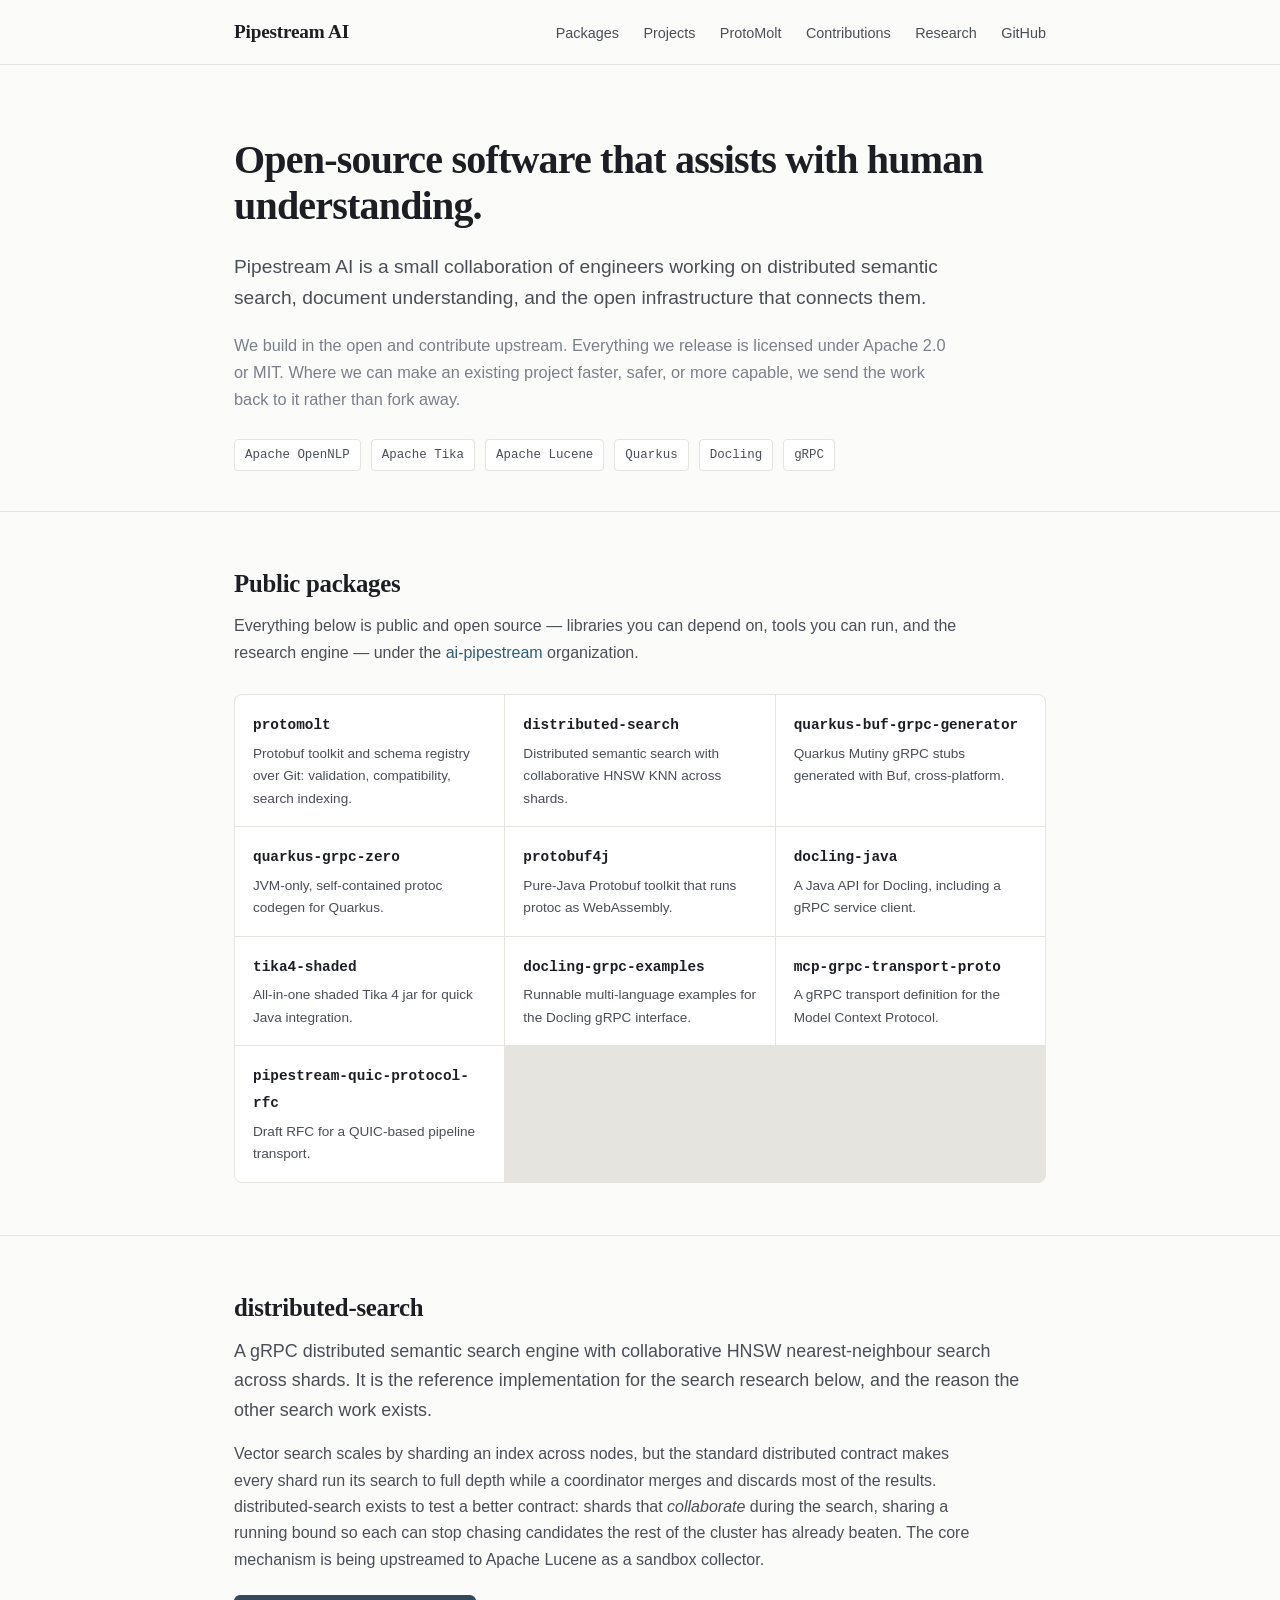
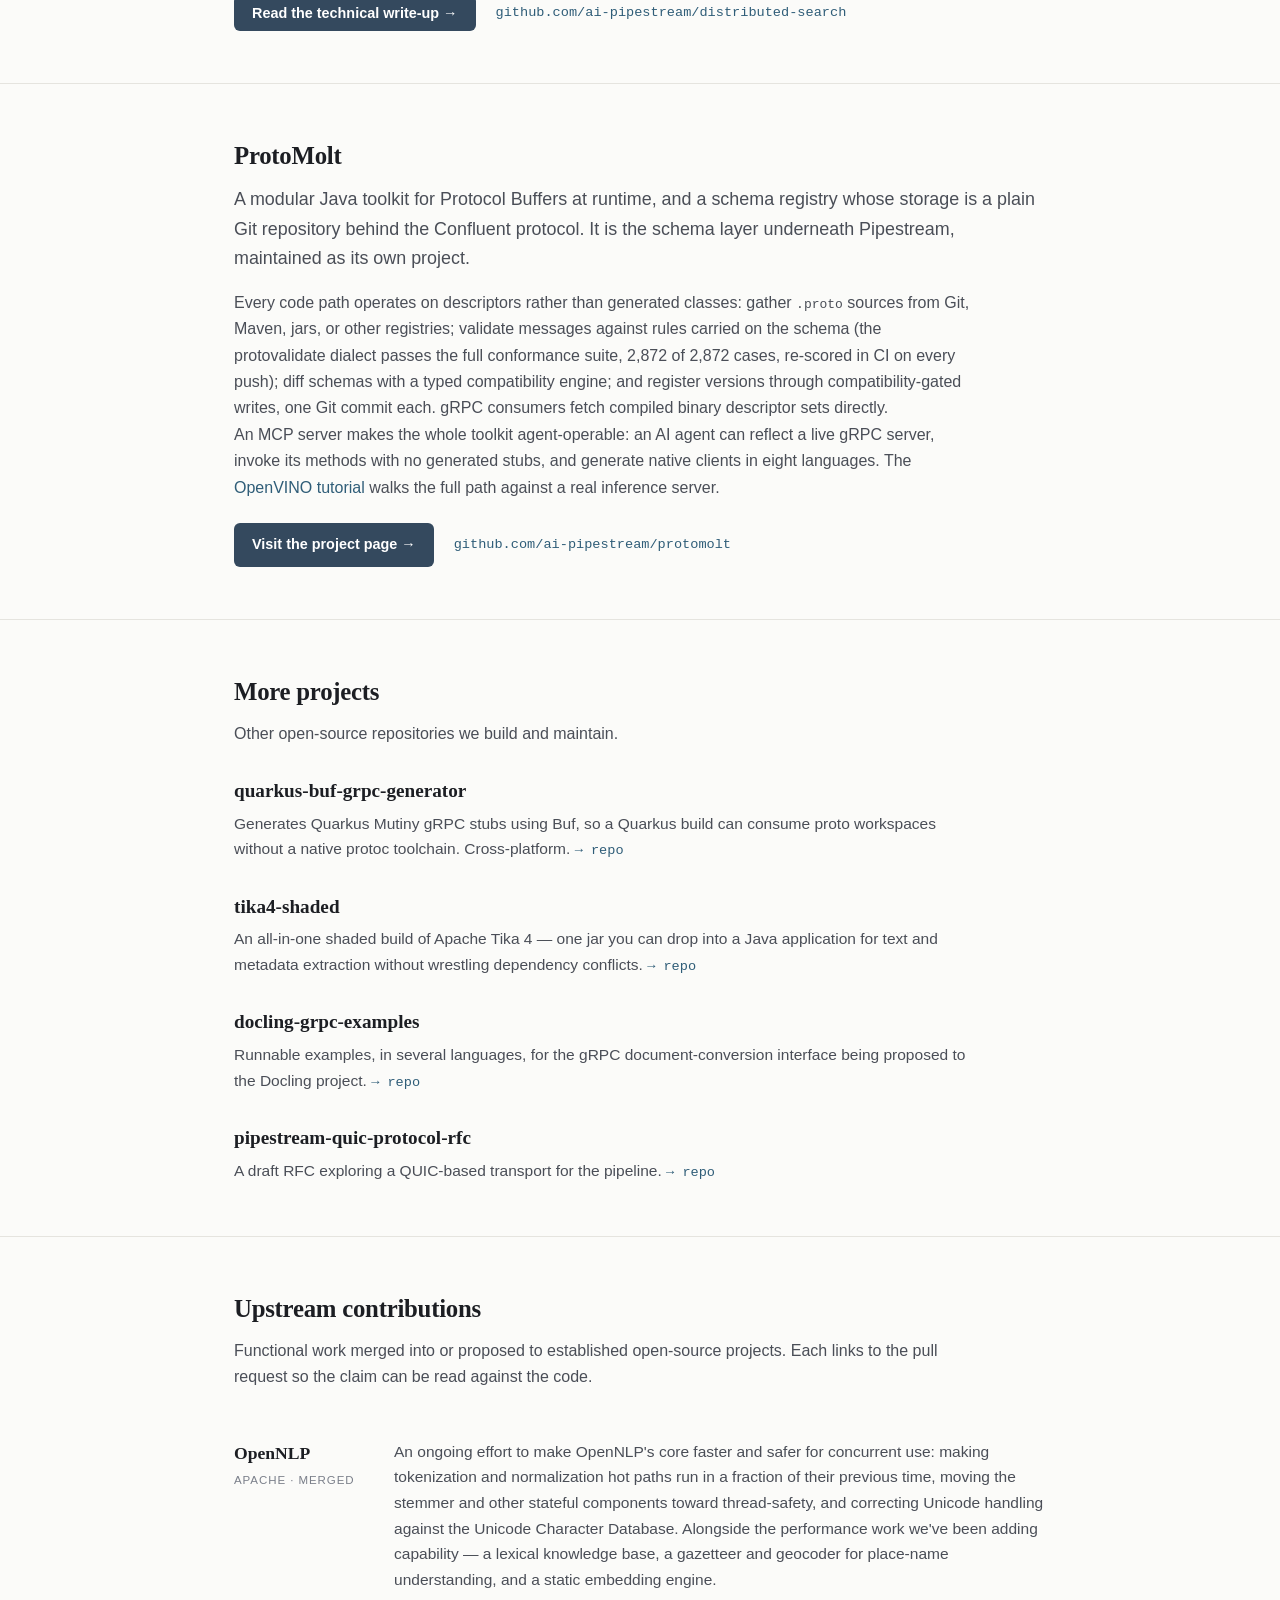
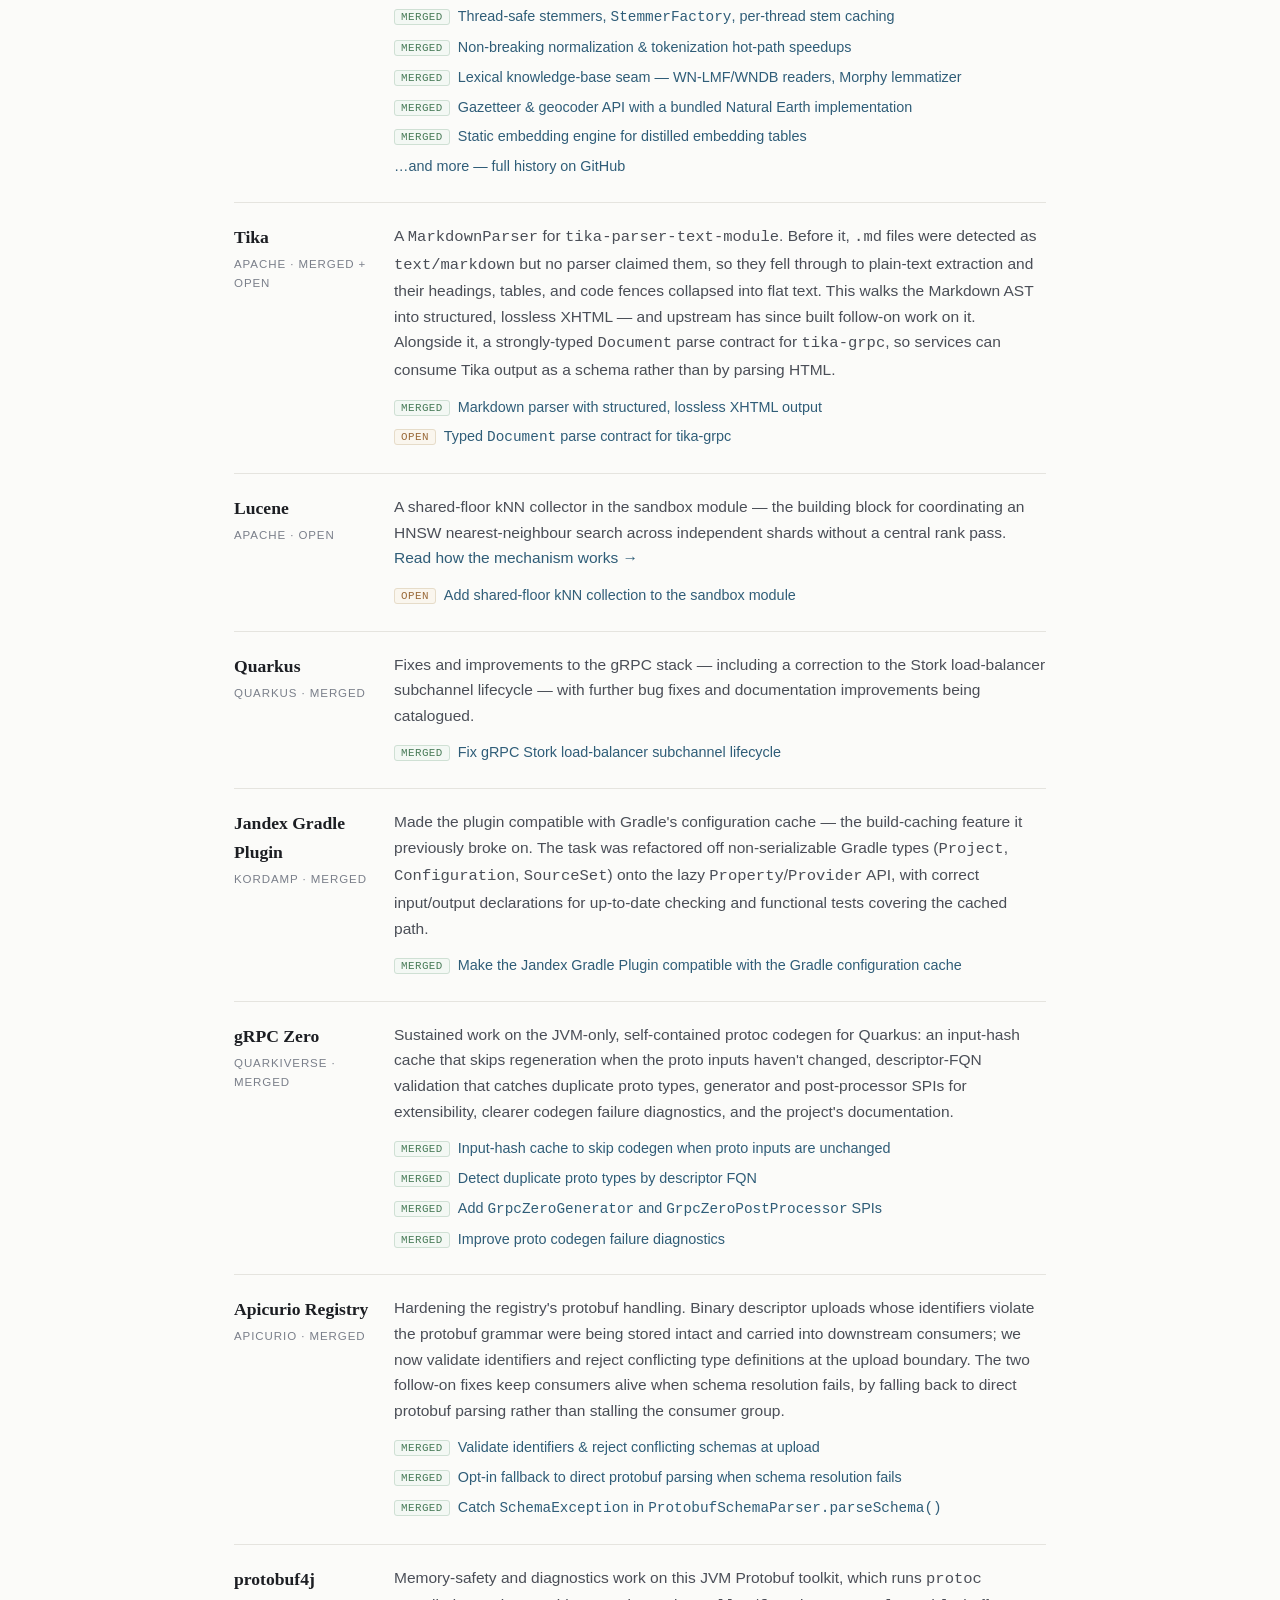
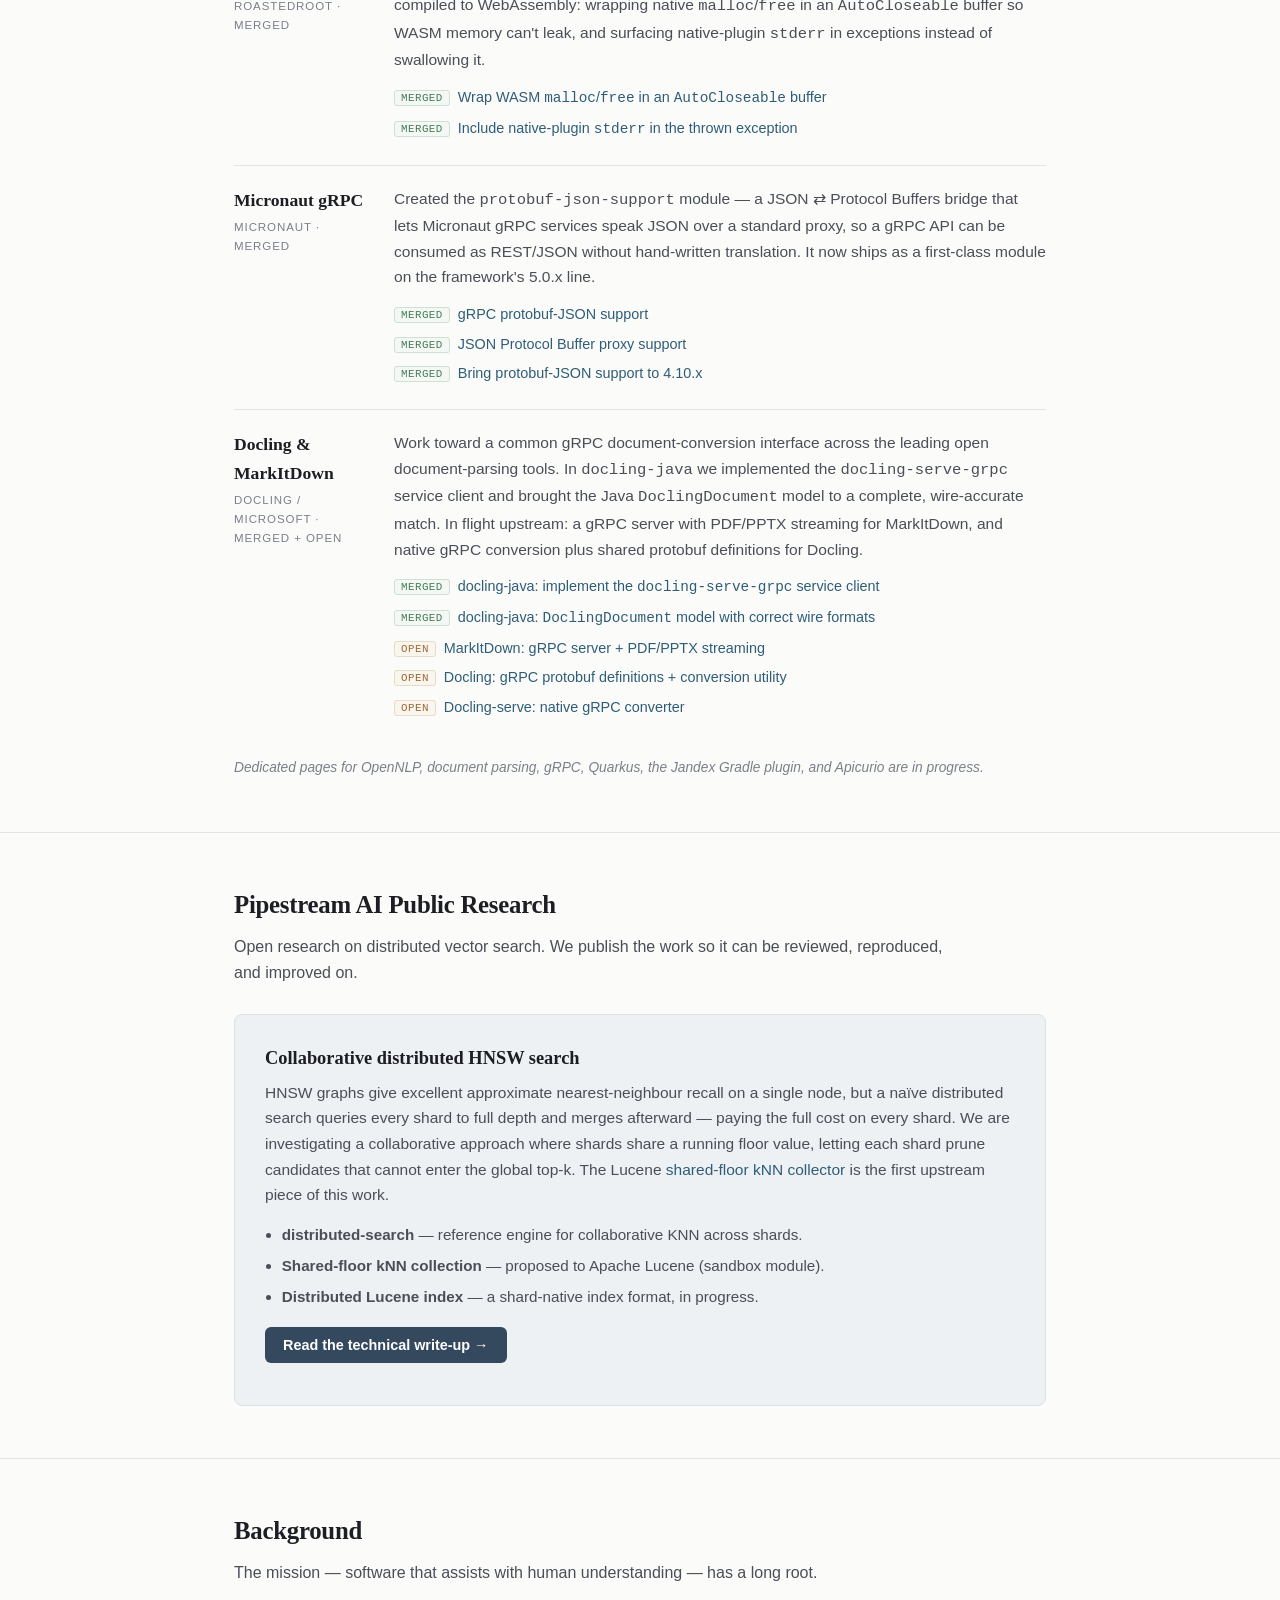
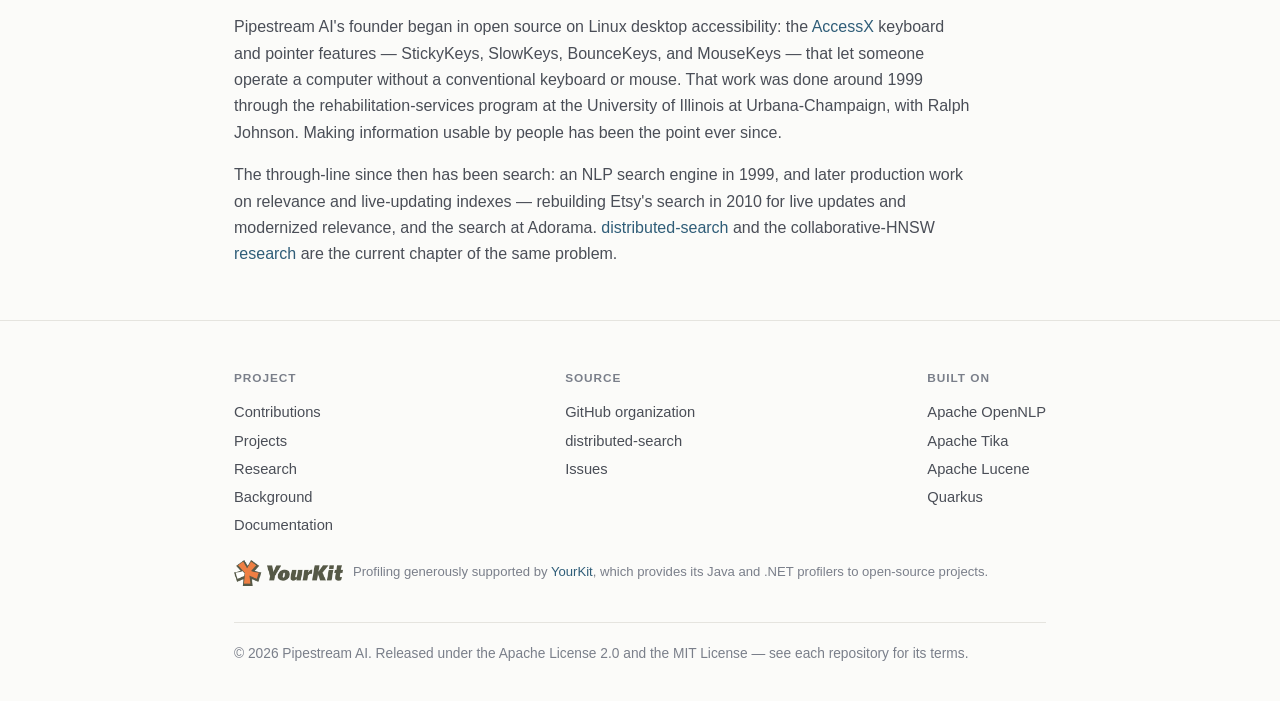
==== commit 696d34ee: "Add the OpenVINO agent tutorial page and an agents section to ProtoMolt" ====
--- a/index.html
+++ b/index.html
@@ -3,568 +3,939 @@
 <head>
     <meta charset="UTF-8">
     <meta name="viewport" content="width=device-width, initial-scale=1.0">
-    <meta name="description" content="Pipestream AI - The Enterprise Document Service Mesh. gRPC latency, Kafka durability, and strict schema governance.">
-    <title>Pipestream AI: Document Processing Mesh for Text</title>
+    <meta name="description" content="Pipestream AI builds open-source software that assists with human understanding: distributed semantic search, document understanding, and upstream contributions to the Apache and gRPC ecosystems. Apache-2.0 and MIT licensed.">
+    <title>Pipestream AI — Open-source software for human understanding</title>
     <style>
         :root {
-            --primary-gradient: linear-gradient(135deg, #667eea 0%, #764ba2 100%);
-            --bg-dark: #0a0e27;
-            --bg-card: rgba(255, 255, 255, 0.05);
-            --text-main: #ffffff;
-            --text-muted: rgba(255, 255, 255, 0.7);
-            --accent: #667eea;
-            --success: #48bb78;
-            --danger: #f56565;
-        }
-
-        * {
-            margin: 0;
-            padding: 0;
-            box-sizing: border-box;
-        }
+            --bg: #fbfbf9;
+            --surface: #ffffff;
+            --ink: #1c1e23;
+            --ink-soft: #4a4e57;
+            --ink-faint: #7a7f8a;
+            --rule: #e5e4df;
+            --accent: #34495e;
+            --accent-soft: #eef1f4;
+            --link: #2f5d78;
+            --merged: #4a7c59;
+            --open: #9a6a3a;
+            --serif: "Iowan Old Style", "Palatino Linotype", Palatino, "Book Antiqua", Georgia, serif;
+            --sans: -apple-system, BlinkMacSystemFont, "Segoe UI", Roboto, Helvetica, Arial, sans-serif;
+            --mono: "SF Mono", ui-monospace, "JetBrains Mono", Menlo, Consolas, monospace;
+        }
+
+        * { margin: 0; padding: 0; box-sizing: border-box; }
+
+        html { scroll-behavior: smooth; }
 
         body {
-            font-family: -apple-system, BlinkMacSystemFont, 'Segoe UI', Roboto, Oxygen, Ubuntu, Cantarell, sans-serif;
-            line-height: 1.6;
-            color: var(--text-main);
-            background: var(--bg-dark);
-            overflow-x: hidden;
-        }
-
-        /* Animated background */
-        .bg-animation {
-            position: fixed;
-            top: 0;
-            left: 0;
-            width: 100%;
-            height: 100%;
-            z-index: -1;
-            background: linear-gradient(135deg, #0a0e27 0%, #1a1f3a 100%);
-        }
-
-        .bg-animation::before {
-            content: '';
-            position: absolute;
-            top: -50%;
-            left: -50%;
-            width: 200%;
-            height: 200%;
-            background: radial-gradient(circle, rgba(102, 126, 234, 0.1) 0%, transparent 50%);
-            animation: pulse 15s ease-in-out infinite;
-        }
-
-        @keyframes pulse {
-            0%, 100% { transform: scale(1) rotate(0deg); }
-            50% { transform: scale(1.1) rotate(180deg); }
-        }
+            font-family: var(--sans);
+            line-height: 1.65;
+            color: var(--ink);
+            background: var(--bg);
+            -webkit-font-smoothing: antialiased;
+            text-rendering: optimizeLegibility;
+        }
+
+        a { color: var(--link); text-decoration: none; }
+        a:hover { text-decoration: underline; }
+
+        .wrap { max-width: 860px; margin: 0 auto; padding: 0 24px; }
 
         /* Header */
         header {
-            padding: 20px 40px;
+            border-bottom: 1px solid var(--rule);
+            background: var(--bg);
+            position: sticky;
+            top: 0;
+            z-index: 10;
+        }
+        .header-inner {
+            max-width: 860px;
+            margin: 0 auto;
+            padding: 16px 24px;
             display: flex;
             justify-content: space-between;
-            align-items: center;
-            max-width: 1400px;
-            margin: 0 auto;
-        }
-
-        .logo {
-            font-size: 1.5rem;
-            font-weight: 700;
-            background: var(--primary-gradient);
-            -webkit-background-clip: text;
-            -webkit-text-fill-color: transparent;
-            background-clip: text;
-        }
-
-        nav a {
-            color: var(--text-muted);
+            align-items: baseline;
+            gap: 16px;
+            flex-wrap: wrap;
+        }
+        .brand {
+            font-family: var(--serif);
+            font-size: 1.2rem;
+            font-weight: 600;
+            color: var(--ink);
+            letter-spacing: -0.01em;
+        }
+        .brand:hover { text-decoration: none; }
+        nav.top a {
+            color: var(--ink-soft);
+            font-size: 0.9rem;
+            margin-left: 20px;
+        }
+        nav.top a:hover { color: var(--ink); }
+
+        /* Hero */
+        .hero { padding: 72px 0 40px; border-bottom: 1px solid var(--rule); }
+        .hero h1 {
+            font-family: var(--serif);
+            font-size: 2.5rem;
+            line-height: 1.15;
+            font-weight: 600;
+            letter-spacing: -0.02em;
+            margin-bottom: 22px;
+        }
+        .hero .mission {
+            font-size: 1.2rem;
+            color: var(--ink-soft);
+            max-width: 40em;
+        }
+        .hero .sub {
+            font-size: 1.02rem;
+            color: var(--ink-faint);
+            margin-top: 18px;
+            max-width: 44em;
+        }
+        .pillrow { margin-top: 26px; display: flex; flex-wrap: wrap; gap: 10px; }
+        .pill {
+            font-family: var(--mono);
+            font-size: 0.78rem;
+            color: var(--ink-soft);
+            background: var(--surface);
+            border: 1px solid var(--rule);
+            border-radius: 4px;
+            padding: 5px 10px;
+        }
+
+        /* Sections */
+        section.block { padding: 52px 0; border-bottom: 1px solid var(--rule); }
+        h2 {
+            font-family: var(--serif);
+            font-size: 1.55rem;
+            font-weight: 600;
+            letter-spacing: -0.01em;
+            margin-bottom: 8px;
+        }
+        .lede { color: var(--ink-soft); margin-bottom: 28px; max-width: 46em; }
+        h3 { font-size: 1.02rem; font-weight: 650; margin-bottom: 4px; }
+
+        /* Contribution list */
+        .contrib { list-style: none; }
+        .contrib > li {
+            padding: 20px 0;
+            border-top: 1px solid var(--rule);
+            display: grid;
+            grid-template-columns: 140px 1fr;
+            gap: 20px;
+        }
+        .contrib > li:first-child { border-top: none; }
+        .proj-name {
+            font-family: var(--serif);
+            font-size: 1.1rem;
+            font-weight: 600;
+        }
+        .proj-name .host {
+            display: block;
+            font-family: var(--sans);
+            font-size: 0.72rem;
+            text-transform: uppercase;
+            letter-spacing: 0.08em;
+            color: var(--ink-faint);
+            font-weight: 500;
+            margin-top: 3px;
+        }
+        .proj-body p { color: var(--ink-soft); font-size: 0.97rem; margin-bottom: 10px; }
+        .prs { list-style: none; font-size: 0.9rem; }
+        .prs li { padding: 3px 0; color: var(--ink-soft); }
+        .tag {
+            font-family: var(--mono);
+            font-size: 0.68rem;
+            text-transform: uppercase;
+            letter-spacing: 0.04em;
+            padding: 1px 6px;
+            border-radius: 3px;
+            margin-right: 8px;
+            vertical-align: 1px;
+        }
+        .tag.merged { color: var(--merged); border: 1px solid #cfe0d4; background: #f3f8f4; }
+        .tag.open { color: var(--open); border: 1px solid #e6dcc9; background: #faf6ee; }
+
+        /* Project cards */
+        .grid {
+            display: grid;
+            grid-template-columns: repeat(auto-fill, minmax(240px, 1fr));
+            gap: 1px;
+            background: var(--rule);
+            border: 1px solid var(--rule);
+            border-radius: 8px;
+            overflow: hidden;
+        }
+        .card { background: var(--surface); padding: 20px; }
+        .card h3 a { color: var(--ink); }
+        .card p { font-size: 0.9rem; color: var(--ink-soft); margin-top: 6px; }
+
+        /* Research callout */
+        .research {
+            background: var(--accent-soft);
+            border: 1px solid #dbe2e8;
+            border-radius: 8px;
+            padding: 28px 30px;
+        }
+        .research h3 { font-family: var(--serif); font-size: 1.15rem; margin-bottom: 6px; }
+        .research p { color: var(--ink-soft); font-size: 0.97rem; margin-bottom: 14px; }
+        .research ul { margin: 0 0 4px 1.1em; color: var(--ink-soft); font-size: 0.95rem; }
+        .research li { margin: 6px 0; }
+
+        .note {
+            font-size: 0.86rem;
+            color: var(--ink-faint);
+            font-style: italic;
+            margin-top: 14px;
+        }
+
+        /* Public packages */
+        .pkg-grid {
+            display: grid;
+            grid-template-columns: repeat(auto-fill, minmax(230px, 1fr));
+            gap: 1px;
+            background: var(--rule);
+            border: 1px solid var(--rule);
+            border-radius: 8px;
+            overflow: hidden;
+        }
+        .pkg { background: var(--surface); padding: 16px 18px; }
+        .pkg a.name { font-family: var(--mono); font-size: 0.9rem; color: var(--ink); font-weight: 600; }
+        .pkg p { font-size: 0.85rem; color: var(--ink-soft); margin-top: 5px; }
+
+        /* Project sections */
+        .project-lead { color: var(--ink-soft); font-size: 1.12rem; max-width: 46em; margin-bottom: 16px; }
+        .project-body { color: var(--ink-soft); max-width: 46em; }
+        .proj-h { font-family: var(--serif); font-size: 1.2rem; font-weight: 600; margin-top: 28px; margin-bottom: 4px; }
+        .proj-desc { color: var(--ink-soft); max-width: 48em; font-size: 0.97rem; }
+        .repo-link { font-family: var(--mono); font-size: 0.85rem; }
+        .actions { margin-top: 22px; display: flex; align-items: center; gap: 20px; flex-wrap: wrap; }
+        .btn {
+            display: inline-block;
+            font-family: var(--sans);
+            font-size: 0.9rem;
+            font-weight: 600;
+            color: #fff;
+            background: var(--accent);
+            border: none;
+            border-radius: 6px;
+            padding: 10px 18px;
+            cursor: pointer;
             text-decoration: none;
-            margin-left: 30px;
-            font-weight: 500;
-            transition: color 0.3s ease;
-        }
-
-        nav a:hover {
-            color: var(--accent);
-        }
-
-        /* Hero Section */
-        .hero {
-            max-width: 1200px;
-            margin: 0 auto;
-            padding: 100px 20px 60px;
-            text-align: center;
-        }
-
-        h1 {
-            font-size: 4rem;
-            line-height: 1.1;
-            margin-bottom: 25px;
-            background: var(--primary-gradient);
-            -webkit-background-clip: text;
-            -webkit-text-fill-color: transparent;
-            background-clip: text;
-            font-weight: 800;
-            letter-spacing: -1px;
-        }
-
-        .lead {
-            font-size: 1.35rem;
-            color: var(--text-muted);
-            margin-bottom: 40px;
-            max-width: 800px;
-            margin-left: auto;
-            margin-right: auto;
-        }
-
-        /* Buttons */
-        .cta-group {
-            display: flex;
-            gap: 20px;
-            justify-content: center;
-            margin-bottom: 60px;
-        }
-
-        .btn {
-            padding: 15px 35px;
-            border-radius: 50px;
+        }
+        .btn:hover { background: #2a3b4d; text-decoration: none; }
+
+        /* Modal */
+        .modal-backdrop {
+            position: fixed; inset: 0; z-index: 100;
+            background: rgba(20, 22, 26, 0.55);
+            display: none;
+            align-items: flex-start; justify-content: center;
+            padding: 40px 20px; overflow-y: auto;
+        }
+        .modal-backdrop.open { display: flex; }
+        body.modal-open { overflow: hidden; }
+        .modal {
+            background: var(--surface);
+            max-width: 800px; width: 100%;
+            border-radius: 12px;
+            padding: 42px 46px 48px;
+            box-shadow: 0 24px 60px rgba(0,0,0,0.3);
+            position: relative;
+        }
+        .modal-close {
+            position: absolute; top: 14px; right: 18px;
+            background: none; border: none; font-size: 1.7rem; line-height: 1;
+            color: var(--ink-faint); cursor: pointer;
+        }
+        .modal-close:hover { color: var(--ink); }
+        .modal h2 { font-family: var(--serif); font-size: 1.6rem; margin-bottom: 6px; letter-spacing: -0.01em; }
+        .modal .eyebrow {
+            font-family: var(--mono); font-size: 0.72rem; text-transform: uppercase;
+            letter-spacing: 0.06em; color: var(--ink-faint); margin-bottom: 14px;
+        }
+        .modal h3 { font-family: var(--serif); font-size: 1.18rem; margin: 28px 0 8px; }
+        .modal p { color: var(--ink-soft); margin-bottom: 12px; font-size: 0.97rem; }
+        .modal ul { margin: 0 0 14px 1.2em; color: var(--ink-soft); font-size: 0.95rem; }
+        .modal li { margin: 8px 0; }
+        .modal table { width: 100%; border-collapse: collapse; margin: 10px 0 16px; font-size: 0.88rem; }
+        .modal th, .modal td { text-align: right; padding: 7px 12px; border-bottom: 1px solid var(--rule); color: var(--ink-soft); }
+        .modal th:first-child, .modal td:first-child { text-align: left; }
+        .modal th { color: var(--ink); font-weight: 600; }
+        .modal code { font-family: var(--mono); font-size: 0.86em; background: var(--accent-soft); padding: 1px 4px; border-radius: 3px; }
+        .modal .eq { font-family: var(--mono); font-size: 0.9rem; background: var(--accent-soft); color: var(--ink); padding: 11px 14px; border-radius: 6px; margin: 10px 0 14px; overflow-x: auto; }
+
+        /* Footer */
+        footer { padding: 48px 0 60px; }
+        .footer-cols { display: flex; flex-wrap: wrap; gap: 40px; justify-content: space-between; }
+        .footer-cols h4 {
+            font-size: 0.74rem;
+            text-transform: uppercase;
+            letter-spacing: 0.08em;
+            color: var(--ink-faint);
+            margin-bottom: 10px;
             font-weight: 600;
-            text-decoration: none;
-            transition: transform 0.2s, box-shadow 0.2s;
-        }
-
-        .btn:hover {
-            transform: translateY(-2px);
-        }
-
-        .btn-primary {
-            background: var(--primary-gradient);
-            color: white;
-            box-shadow: 0 10px 30px rgba(102, 126, 234, 0.3);
-        }
-
-        .btn-primary:hover {
-            box-shadow: 0 15px 40px rgba(102, 126, 234, 0.5);
-        }
-
-        .btn-secondary {
-            background: transparent;
-            border: 2px solid var(--accent);
-            color: white;
-        }
-
-        .btn-secondary:hover {
-            background: rgba(102, 126, 234, 0.1);
-        }
-
-        /* Tech Stack Badges */
-        .tech-stack {
-            display: flex;
-            justify-content: center;
-            flex-wrap: wrap;
-            gap: 15px;
-            margin-bottom: 80px;
-        }
-
-        .badge {
-            background: rgba(255, 255, 255, 0.05);
-            border: 1px solid rgba(255, 255, 255, 0.1);
-            color: var(--text-muted);
-            padding: 8px 16px;
-            border-radius: 8px;
-            font-size: 0.9rem;
-            font-weight: 500;
-            transition: all 0.3s ease;
-        }
-
-        .badge:hover {
-            background: rgba(102, 126, 234, 0.1);
-            border-color: rgba(102, 126, 234, 0.3);
-            color: #fff;
-            transform: translateY(-2px);
-        }
-
-        /* Standard Section Styles */
-        .section-container {
-            max-width: 1200px;
-            margin: 0 auto;
-            padding: 80px 20px;
-        }
-
-        .section-title {
-            text-align: center;
-            font-size: 2.5rem;
-            margin-bottom: 20px;
-            color: white;
-        }
-
-        .section-subtitle {
-            text-align: center;
-            color: var(--text-muted);
-            margin-bottom: 60px;
-            max-width: 700px;
-            margin-left: auto;
-            margin-right: auto;
-        }
-
-        /* Features Grid */
-        .features-grid {
-            display: grid;
-            grid-template-columns: repeat(auto-fit, minmax(350px, 1fr));
-            gap: 30px;
-        }
-
-        .feature-card {
-            background: var(--bg-card);
-            backdrop-filter: blur(10px);
-            border: 1px solid rgba(255, 255, 255, 0.1);
-            border-radius: 16px;
-            padding: 40px;
-            transition: transform 0.3s ease, border-color 0.3s ease;
-        }
-
-        .feature-card:hover {
-            transform: translateY(-5px);
-            border-color: var(--accent);
-            background: rgba(255, 255, 255, 0.08);
-        }
-
-        .feature-icon {
-            font-size: 2.5rem;
-            margin-bottom: 20px;
-            display: block;
-        }
-
-        .feature-card h3 {
-            color: var(--text-main);
-            font-size: 1.5rem;
-            margin-bottom: 15px;
-        }
-
-        .feature-card p {
-            color: var(--text-muted);
-            font-size: 1.05rem;
-        }
-
-        /* Comparison Table */
-        .comparison-table-wrapper {
-            background: var(--bg-card);
-            border-radius: 20px;
-            padding: 40px;
-            border: 1px solid rgba(255, 255, 255, 0.1);
-            overflow-x: auto;
-        }
-
-        table {
-            width: 100%;
-            border-collapse: collapse;
-            color: var(--text-muted);
-            min-width: 800px;
-        }
-
-        th, td {
-            padding: 20px;
-            text-align: left;
-            border-bottom: 1px solid rgba(255, 255, 255, 0.05);
-        }
-
-        th {
-            color: var(--accent);
-            font-size: 1.1rem;
-            text-transform: uppercase;
-            letter-spacing: 1px;
-        }
-
-        .highlight-col {
-            background: rgba(102, 126, 234, 0.1);
-            color: white;
-            font-weight: 600;
-            border-radius: 8px;
-        }
-        
-        td.highlight-col {
-            border-bottom: 1px solid rgba(102, 126, 234, 0.2);
-        }
-
-        /* Architecture Steps */
-        .steps-grid {
-            display: grid;
-            grid-template-columns: repeat(auto-fit, minmax(250px, 1fr));
-            gap: 30px;
-            margin-top: 40px;
-        }
-
-        .step-card {
-            text-align: left;
-            padding: 25px;
-            border-left: 3px solid var(--accent);
-            background: linear-gradient(90deg, rgba(102,126,234,0.05) 0%, transparent 100%);
-            border-radius: 0 10px 10px 0;
-        }
-
-        .step-card h4 {
-            color: white;
-            margin-bottom: 10px;
-            font-size: 1.2rem;
-        }
-
-        .step-card p {
-            color: var(--text-muted);
-            font-size: 0.95rem;
-            margin: 0;
-        }
-
-        /* Footer */
-        footer {
-            text-align: center;
-            padding: 60px 20px;
-            border-top: 1px solid rgba(255, 255, 255, 0.1);
-            margin-top: 80px;
-        }
-
-        .footer-links {
-            display: flex;
-            justify-content: center;
-            gap: 30px;
-            margin-bottom: 20px;
-        }
-
-        .footer-links a {
-            color: var(--text-muted);
-            text-decoration: none;
-            transition: color 0.3s;
-        }
-
-        .footer-links a:hover {
-            color: var(--accent);
-        }
-
-        .copyright {
-            color: rgba(255, 255, 255, 0.3);
-            font-size: 0.9rem;
-        }
-
-        /* Responsive */
-        @media (max-width: 768px) {
-            h1 { font-size: 2.8rem; }
-            .hero { padding-top: 60px; }
-            .cta-group { flex-direction: column; }
-            header { flex-direction: column; gap: 20px; }
-            nav { display: flex; flex-wrap: wrap; justify-content: center; gap: 15px; }
-            nav a { margin: 0; }
+        }
+        .footer-cols a { display: block; color: var(--ink-soft); font-size: 0.92rem; padding: 2px 0; }
+        .license {
+            margin-top: 36px;
+            padding-top: 20px;
+            border-top: 1px solid var(--rule);
+            color: var(--ink-faint);
+            font-size: 0.86rem;
+        }
+        .yourkit { margin-top: 20px; font-size: 0.82rem; color: var(--ink-faint); }
+        .yourkit img { height: 26px; vertical-align: middle; margin-right: 6px; opacity: 0.85; }
+
+        @media (max-width: 620px) {
+            .hero h1 { font-size: 2rem; }
+            .contrib > li { grid-template-columns: 1fr; gap: 8px; }
+            nav.top a { margin-left: 14px; }
         }
     </style>
 </head>
 <body>
-    <div class="bg-animation"></div>
-
     <header>
-        <div class="logo">Pipestream AI</div>
-        <nav>
-            <a href="docs/#/architecture/system-overview">Architecture</a>
-            <a href="protomolt/">ProtoMolt</a>
-            <a href="https://buf.build/pipestreamai/platform" target="_blank">Proto Registry</a>
-            <a href="docs/">Documentation</a>
-            <a href="https://github.com/ai-pipestream" target="_blank">GitHub</a>
-        </nav>
+        <div class="header-inner">
+            <a href="#top" class="brand">Pipestream AI</a>
+            <nav class="top">
+                <a href="#packages">Packages</a>
+                <a href="#distributed-search">Projects</a>
+                <a href="protomolt/">ProtoMolt</a>
+                <a href="#contributions">Contributions</a>
+                <a href="#research">Research</a>
+                <a href="https://github.com/ai-pipestream">GitHub</a>
+            </nav>
+        </div>
     </header>
 
-    <main>
+    <main id="top">
         <section class="hero">
-            <h1>The Document Service Mesh <br>for Text Processing</h1>
-            <p class="lead">
-                Pipestream is a high-performance orchestration engine that combines 
-                <strong>gRPC real-time latency</strong> with <strong>Kafka-based durability</strong>. 
-                Type-safe, polyglot, and schema-first.
-            </p>
-            
-            <div class="cta-group">
-                <a href="docs/#/architecture/system-overview" class="btn btn-primary">Read the Whitepaper</a>
-                <a href="https://github.com/ai-pipestream" class="btn btn-secondary">View on GitHub</a>
-            </div>
-
-            <div class="tech-stack">
-                <span class="badge">⚡ Quarkus Engine</span>
-                <span class="badge">📨 Kafka "Save Game"</span>
-                <span class="badge">🚀 gRPC Mesh</span>
-                <span class="badge">🛡️ Protobuf / Buf</span>
-                <span class="badge">📦 S3 Claim-Check</span>
-                <span class="badge">🔎 OpenSearch</span>
-            </div>
-        </section>
-
-        <section class="section-container" id="features">
-            <div class="features-grid">
-                <div class="feature-card">
-                    <span class="feature-icon">🎮</span>
-                    <h3>Kafka = "Save Game"</h3>
-                    <p>We treat Kafka as a checkpoint system. Pause, rewind, and replay your pipeline from any node. Perfect for DLQ handling or re-running expensive LLM steps without hitting the API again.</p>
-                </div>
-                <div class="feature-card">
-                    <span class="feature-icon">🕸️</span>
-                    <h3>Visual DAG Builder</h3>
-                    <p>Design pipelines with a drag-and-drop graph editor. Connect nodes via <strong>Kafka</strong> (async) or <strong>gRPC</strong> (sync). The engine validates cycles and allows multiple pipelines per client.</p>
-                </div>
-                <div class="feature-card">
-                    <span class="feature-icon">🔐</span>
-                    <h3>BYOK Encryption</h3>
-                    <p>Security is baked in. Data stored in the S3 "Claim Check" layer can be encrypted with your own keys (BYOK). We handle the secure envelope; you hold the keys.</p>
-                </div>
-                <div class="feature-card">
-                    <span class="feature-icon">⚡</span>
-                    <h3>Dual-Mode Transport</h3>
-                    <p>Why choose? Route high-priority UI requests via gRPC (milliseconds) and bulk ingestion via Kafka (terabytes). The engine handles the switching dynamically.</p>
-                </div>
-                <div class="feature-card">
-                    <span class="feature-icon">🌐</span>
-                    <h3>Polyglot Service Mesh</h3>
-                    <p>Write LLM logic in Python. Write parsers in Rust. Connect them seamlessly in a Consul-backed service mesh. Modules are "dumb" endpoints; the Engine is the smart router.</p>
-                </div>
-                <div class="feature-card">
-                    <span class="feature-icon">🛡️</span>
-                    <h3>Schema-First Governance</h3>
-                    <p>Prevent data corruption with strict Apicurio & Protobuf contracts. The Engine controls mapping, so a rogue script can never break your Search Index.</p>
+            <div class="wrap">
+                <h1>Open-source software that assists with human understanding.</h1>
+                <p class="mission">
+                    Pipestream AI is a small collaboration of engineers working on
+                    distributed semantic search, document understanding, and the open
+                    infrastructure that connects them.
+                </p>
+                <p class="sub">
+                    We build in the open and contribute upstream. Everything we release is
+                    licensed under Apache&nbsp;2.0 or MIT. Where we can make an existing
+                    project faster, safer, or more capable, we send the work back to it
+                    rather than fork away.
+                </p>
+                <div class="pillrow">
+                    <span class="pill">Apache OpenNLP</span>
+                    <span class="pill">Apache Tika</span>
+                    <span class="pill">Apache Lucene</span>
+                    <span class="pill">Quarkus</span>
+                    <span class="pill">Docling</span>
+                    <span class="pill">gRPC</span>
                 </div>
             </div>
         </section>
 
-        <section class="section-container">
-            <h2 class="section-title">How Pipestream Compares</h2>
-            <p class="section-subtitle">Most tools are either lightweight libraries or heavyweight ETL platforms. Pipestream sits between them, focused on document business logic.</p>
-            <div class="comparison-table-wrapper">
-                <table>
-                    <thead>
-                        <tr>
-                            <th>Feature</th>
-                            <th class="highlight-col">Pipestream</th>
-                            <th>LangChain</th>
-                            <th>Apache NiFi</th>
-                            <th>Data Prepper</th>
-                        </tr>
-                    </thead>
-                    <tbody>
-                        <tr>
-                            <td><strong>Primary Goal</strong></td>
-                            <td class="highlight-col">Document Business Logic</td>
-                            <td>Prototyping / RAG</td>
-                            <td>Moving Raw Bits (ETL)</td>
-                            <td>Log Aggregation</td>
-                        </tr>
-                        <tr>
-                            <td><strong>Architecture</strong></td>
-                            <td class="highlight-col">Service Mesh (Hub & Spoke)</td>
-                            <td>Library (Client-side)</td>
-                            <td>Visual DAG Graph</td>
-                            <td>Linear Pipeline</td>
-                        </tr>
-                        <tr>
-                            <td><strong>Transport</strong></td>
-                            <td class="highlight-col">Hybrid (gRPC + Kafka)</td>
-                            <td>In-Memory / HTTP</td>
-                            <td>Disk-based</td>
-                            <td>Memory Buffer</td>
-                        </tr>
-                        <tr>
-                            <td><strong>State Mgmt</strong></td>
-                            <td class="highlight-col">Claim-Check (S3)</td>
-                            <td>Manual</td>
-                            <td>Heavy FlowFiles</td>
-                            <td>Transient</td>
-                        </tr>
-                        <tr>
-                            <td><strong>Schema</strong></td>
-                            <td class="highlight-col">Strict (Protobuf)</td>
-                            <td>Loose (JSON)</td>
-                            <td>Schemaless</td>
-                            <td>Loose JSON</td>
-                        </tr>
-                    </tbody>
-                </table>
-            </div>
-        </section>
-
-        <section class="section-container">
-            <h2 class="section-title">The Engineering Flow</h2>
-            <p class="section-subtitle">A DAM for Text + Language-Agnostic Stream Processor.</p>
-            
-            <div class="steps-grid">
-                <div class="step-card">
-                    <h4>1. Ingest & Claim Check</h4>
-                    <p>Intake Service accepts documents via gRPC. Large binaries (PDFs/Videos) are immediately offloaded to encrypted S3 storage. Only the lightweight <strong>PipeDoc</strong> metadata enters the stream.</p>
-                </div>
-                <div class="step-card">
-                    <h4>2. The Engine Router</h4>
-                    <p>The Engine acts as the "DNS" for your data. It checks the DAG, detects cycles, and routes to the next Node via gRPC (fast) or Kafka (durable save-point).</p>
-                </div>
-                <div class="step-card">
-                    <h4>3. Polyglot Processing</h4>
-                    <p>Your Python <strong>Summarizer Module</strong> receives a typed Request. It processes data and returns it. It knows nothing about the mesh, retries, or storage.</p>
-                </div>
-                <div class="step-card">
-                    <h4>4. Strict Indexing</h4>
-                    <p>The Engine maps the result to the <strong>OpenSearch</strong> schema. Decryption happens only at the last mile for indexing, ensuring security in transit.</p>
+        <section class="block" id="packages">
+            <div class="wrap">
+                <h2>Public packages</h2>
+                <p class="lede">
+                    Everything below is public and open source — libraries you can depend on,
+                    tools you can run, and the research engine — under the
+                    <a href="https://github.com/ai-pipestream">ai-pipestream</a> organization.
+                </p>
+                <div class="pkg-grid">
+                    <div class="pkg"><a class="name" href="protomolt/">protomolt</a><p>Protobuf toolkit and schema registry over Git: validation, compatibility, search indexing.</p></div>
+                    <div class="pkg"><a class="name" href="https://github.com/ai-pipestream/distributed-search">distributed-search</a><p>Distributed semantic search with collaborative HNSW KNN across shards.</p></div>
+                    <div class="pkg"><a class="name" href="https://github.com/ai-pipestream/quarkus-buf-grpc-generator">quarkus-buf-grpc-generator</a><p>Quarkus Mutiny gRPC stubs generated with Buf, cross-platform.</p></div>
+                    <div class="pkg"><a class="name" href="https://github.com/ai-pipestream/quarkus-grpc-zero">quarkus-grpc-zero</a><p>JVM-only, self-contained protoc codegen for Quarkus.</p></div>
+                    <div class="pkg"><a class="name" href="https://github.com/ai-pipestream/protobuf4j">protobuf4j</a><p>Pure-Java Protobuf toolkit that runs protoc as WebAssembly.</p></div>
+                    <div class="pkg"><a class="name" href="https://github.com/ai-pipestream/docling-java">docling-java</a><p>A Java API for Docling, including a gRPC service client.</p></div>
+                    <div class="pkg"><a class="name" href="https://github.com/ai-pipestream/tika4-shaded">tika4-shaded</a><p>All-in-one shaded Tika 4 jar for quick Java integration.</p></div>
+                    <div class="pkg"><a class="name" href="https://github.com/ai-pipestream/docling-grpc-examples">docling-grpc-examples</a><p>Runnable multi-language examples for the Docling gRPC interface.</p></div>
+                    <div class="pkg"><a class="name" href="https://github.com/ai-pipestream/mcp-grpc-transport-proto">mcp-grpc-transport-proto</a><p>A gRPC transport definition for the Model Context Protocol.</p></div>
+                    <div class="pkg"><a class="name" href="https://github.com/ai-pipestream/pipestream-quic-protocol-rfc">pipestream-quic-protocol-rfc</a><p>Draft RFC for a QUIC-based pipeline transport.</p></div>
                 </div>
             </div>
         </section>
 
-        <section class="section-container">
-            <h2 class="section-title">ProtoMolt: The Schema Layer, Open Sourced</h2>
-            <p class="section-subtitle">The protobuf machinery underneath Pipestream is its own project.</p>
-            <div class="features-grid" style="grid-template-columns: 1fr;">
-                <div class="feature-card" style="max-width: 860px; margin: 0 auto;">
-                    <span class="feature-icon">🧬</span>
-                    <h3>A Protobuf Toolkit and a Schema Registry on Git</h3>
-                    <p>ProtoMolt gathers <code>.proto</code> sources from Git, Maven, jars, and other registries, validates and diffs them with a typed compatibility engine, and serves them from a registry whose storage is a plain Git repository behind the Confluent protocol. It passes the complete protovalidate conformance suite and every claim is enforced in CI.</p>
-                    <p style="margin-top: 16px;"><a href="protomolt/" class="btn btn-primary" style="padding: 10px 24px;">Explore ProtoMolt</a></p>
+        <section class="block" id="distributed-search">
+            <div class="wrap">
+                <h2>distributed-search</h2>
+                <p class="project-lead">
+                    A gRPC distributed semantic search engine with collaborative HNSW
+                    nearest-neighbour search across shards. It is the reference implementation
+                    for the search research below, and the reason the other search work exists.
+                </p>
+                <p class="project-body">
+                    Vector search scales by sharding an index across nodes, but the standard
+                    distributed contract makes every shard run its search to full depth while a
+                    coordinator merges and discards most of the results. distributed-search
+                    exists to test a better contract: shards that <em>collaborate</em> during the
+                    search, sharing a running bound so each can stop chasing candidates the rest
+                    of the cluster has already beaten. The core mechanism is being upstreamed to
+                    Apache Lucene as a sandbox collector.
+                </p>
+                <div class="actions">
+                    <button class="btn" data-modal="hnsw-modal">Read the technical write-up →</button>
+                    <a class="repo-link" href="https://github.com/ai-pipestream/distributed-search">github.com/ai-pipestream/distributed-search</a>
                 </div>
             </div>
         </section>
 
-        <section class="section-container">
-            <h2 class="section-title">The "Data Commons" Vision</h2>
-            <p class="section-subtitle">Future versions will allow meshes to cluster together.</p>
-            <div class="features-grid" style="grid-template-columns: 1fr 1fr;">
-                <div class="feature-card">
-                    <h3>🌍 Subscribe to the World</h3>
-                    <p>We are building standardized, pre-indexed subscriptions for <strong>Wikipedia, Gutenberg, Census, and IRS data</strong>. Connect your mesh to the public Pipestream cluster and ingest curated datasets instantly.</p>
-                </div>
-                <div class="feature-card">
-                    <h3>🤝 Mesh Clustering</h3>
-                    <p>Pipestream instances will be able to join via Consul to form larger processing clusters. Share load, share datasets, and process the world's information together.</p>
+        <section class="block" id="protomolt">
+            <div class="wrap">
+                <h2>ProtoMolt</h2>
+                <p class="project-lead">
+                    A modular Java toolkit for Protocol Buffers at runtime, and a schema
+                    registry whose storage is a plain Git repository behind the Confluent
+                    protocol. It is the schema layer underneath Pipestream, maintained as
+                    its own project.
+                </p>
+                <p class="project-body">
+                    Every code path operates on descriptors rather than generated classes:
+                    gather <code>.proto</code> sources from Git, Maven, jars, or other
+                    registries; validate messages against rules carried on the schema
+                    (the protovalidate dialect passes the full conformance suite, 2,872 of
+                    2,872 cases, re-scored in CI on every push); diff schemas with a typed
+                    compatibility engine; and register versions through compatibility-gated
+                    writes, one Git commit each. gRPC consumers fetch compiled binary
+                    descriptor sets directly.
+                </p>
+                <p class="project-body">
+                    An MCP server makes the whole toolkit agent-operable: an AI agent can
+                    reflect a live gRPC server, invoke its methods with no generated stubs,
+                    and generate native clients in eight languages. The
+                    <a href="protomolt/openvino/">OpenVINO tutorial</a> walks the full path
+                    against a real inference server.
+                </p>
+                <div class="actions">
+                    <a class="btn" href="protomolt/">Visit the project page →</a>
+                    <a class="repo-link" href="https://github.com/ai-pipestream/protomolt">github.com/ai-pipestream/protomolt</a>
                 </div>
             </div>
         </section>
-    </main>
-
-    <footer>
-        <section class="section-container" style="padding: 40px 20px;">
-            <h3 style="color: var(--text-muted); margin-bottom: 20px;">Project Special Thanks</h3>
-            <div style="display: flex; justify-content: center; align-items: center; gap: 40px; flex-wrap: wrap; margin-bottom: 30px;">
-                <a href="https://opennlp.apache.org/" target="_blank" style="color: var(--text-muted); text-decoration: none;">OpenNLP</a>
-                <a href="https://quarkus.io/" target="_blank" style="color: var(--text-muted); text-decoration: none;">Quarkus</a>
-                <a href="https://tika.apache.org/" target="_blank" style="color: var(--text-muted); text-decoration: none;">Apache Tika</a>
-                <a href="https://www.docling.ai/" target="_blank" style="color: var(--text-muted); text-decoration: none;">Docling</a>
-            </div>
-            <div style="margin-top: 20px;">
-                <a href="https://www.yourkit.com/" target="_blank" rel="noopener">
-                    <img src="yklogo.png" alt="YourKit" style="height: 40px; vertical-align: middle;">
-                </a>
-                <p style="color: var(--text-muted); font-size: 0.9rem; margin-top: 15px;">
-                    We gladly use <a href="https://www.yourkit.com/" target="_blank" rel="noopener" style="color: var(--accent); text-decoration: none;">YourKit</a> tools. 
-                    YourKit supports open source projects with innovative and intelligent tools for monitoring and profiling Java and .NET applications.
+
+        <section class="block" id="projects">
+            <div class="wrap">
+                <h2>More projects</h2>
+                <p class="lede">Other open-source repositories we build and maintain.</p>
+
+                <h3 class="proj-h">quarkus-buf-grpc-generator</h3>
+                <p class="proj-desc">
+                    Generates Quarkus Mutiny gRPC stubs using Buf, so a Quarkus build can consume
+                    proto workspaces without a native protoc toolchain. Cross-platform.
+                    <a class="repo-link" href="https://github.com/ai-pipestream/quarkus-buf-grpc-generator">→&nbsp;repo</a>
+                </p>
+
+                <h3 class="proj-h">tika4-shaded</h3>
+                <p class="proj-desc">
+                    An all-in-one shaded build of Apache Tika 4 — one jar you can drop into a
+                    Java application for text and metadata extraction without wrestling
+                    dependency conflicts.
+                    <a class="repo-link" href="https://github.com/ai-pipestream/tika4-shaded">→&nbsp;repo</a>
+                </p>
+
+                <h3 class="proj-h">docling-grpc-examples</h3>
+                <p class="proj-desc">
+                    Runnable examples, in several languages, for the gRPC document-conversion
+                    interface being proposed to the Docling project.
+                    <a class="repo-link" href="https://github.com/ai-pipestream/docling-grpc-examples">→&nbsp;repo</a>
+                </p>
+
+                <h3 class="proj-h">pipestream-quic-protocol-rfc</h3>
+                <p class="proj-desc">
+                    A draft RFC exploring a QUIC-based transport for the pipeline.
+                    <a class="repo-link" href="https://github.com/ai-pipestream/pipestream-quic-protocol-rfc">→&nbsp;repo</a>
                 </p>
             </div>
         </section>
 
-        <div class="footer-links">
-            <a href="https://github.com/ai-pipestream">GitHub Organization</a>
-            <a href="docs/">Documentation</a>
-            <a href="https://github.com/ai-pipestream/.github/issues">Support</a>
-        </div>
-        <div class="copyright">
-            &copy; 2025 Pipestream AI. Open Source under MIT License.
+        <section class="block" id="contributions">
+            <div class="wrap">
+                <h2>Upstream contributions</h2>
+                <p class="lede">
+                    Functional work merged into or proposed to established open-source
+                    projects. Each links to the pull request so the claim can be read
+                    against the code.
+                </p>
+
+                <ul class="contrib">
+                    <li>
+                        <div class="proj-name">OpenNLP<span class="host">Apache · merged</span></div>
+                        <div class="proj-body">
+                            <p>
+                                An ongoing effort to make OpenNLP's core faster and safer for
+                                concurrent use: making tokenization and normalization hot paths
+                                run in a fraction of their previous time, moving the stemmer and
+                                other stateful components toward thread-safety, and correcting
+                                Unicode handling against the Unicode Character Database. Alongside
+                                the performance work we've been adding capability — a lexical
+                                knowledge base, a gazetteer and geocoder for place-name
+                                understanding, and a static embedding engine.
+                            </p>
+                            <ul class="prs">
+                                <li><span class="tag merged">merged</span><a href="https://github.com/apache/opennlp/pull/1163">Thread-safe stemmers, <code>StemmerFactory</code>, per-thread stem caching</a></li>
+                                <li><span class="tag merged">merged</span><a href="https://github.com/apache/opennlp/pull/1161">Non-breaking normalization &amp; tokenization hot-path speedups</a></li>
+                                <li><span class="tag merged">merged</span><a href="https://github.com/apache/opennlp/pull/1155">Lexical knowledge-base seam — WN-LMF/WNDB readers, Morphy lemmatizer</a></li>
+                                <li><span class="tag merged">merged</span><a href="https://github.com/apache/opennlp/pull/1154">Gazetteer &amp; geocoder API with a bundled Natural Earth implementation</a></li>
+                                <li><span class="tag merged">merged</span><a href="https://github.com/apache/opennlp/pull/1152">Static embedding engine for distilled embedding tables</a></li>
+                                <li><a href="https://github.com/apache/opennlp/pulls?q=is%3Apr+author%3Akrickert">…and more — full history on GitHub</a></li>
+                            </ul>
+                        </div>
+                    </li>
+
+                    <li>
+                        <div class="proj-name">Tika<span class="host">Apache · merged + open</span></div>
+                        <div class="proj-body">
+                            <p>
+                                A <code>MarkdownParser</code> for <code>tika-parser-text-module</code>.
+                                Before it, <code>.md</code> files were detected as
+                                <code>text/markdown</code> but no parser claimed them, so they fell
+                                through to plain-text extraction and their headings, tables, and
+                                code fences collapsed into flat text. This walks the Markdown AST
+                                into structured, lossless XHTML — and upstream has since built
+                                follow-on work on it. Alongside it, a strongly-typed
+                                <code>Document</code> parse contract for <code>tika-grpc</code>, so
+                                services can consume Tika output as a schema rather than by parsing
+                                HTML.
+                            </p>
+                            <ul class="prs">
+                                <li><span class="tag merged">merged</span><a href="https://github.com/apache/tika/pull/2922">Markdown parser with structured, lossless XHTML output</a></li>
+                                <li><span class="tag open">open</span><a href="https://github.com/apache/tika/pull/2921">Typed <code>Document</code> parse contract for tika-grpc</a></li>
+                            </ul>
+                        </div>
+                    </li>
+
+                    <li>
+                        <div class="proj-name">Lucene<span class="host">Apache · open</span></div>
+                        <div class="proj-body">
+                            <p>
+                                A shared-floor kNN collector in the sandbox module — the building
+                                block for coordinating an HNSW nearest-neighbour search across
+                                independent shards without a central rank pass.
+                                <a href="#" data-modal="hnsw-modal">Read how the mechanism works →</a>
+                            </p>
+                            <ul class="prs">
+                                <li><span class="tag open">open</span><a href="https://github.com/apache/lucene/pull/16357">Add shared-floor kNN collection to the sandbox module</a></li>
+                            </ul>
+                        </div>
+                    </li>
+
+                    <li>
+                        <div class="proj-name">Quarkus<span class="host">Quarkus · merged</span></div>
+                        <div class="proj-body">
+                            <p>
+                                Fixes and improvements to the gRPC stack — including a correction
+                                to the Stork load-balancer subchannel lifecycle — with further
+                                bug fixes and documentation improvements being catalogued.
+                            </p>
+                            <ul class="prs">
+                                <li><span class="tag merged">merged</span><a href="https://github.com/quarkusio/quarkus/pull/55185">Fix gRPC Stork load-balancer subchannel lifecycle</a></li>
+                            </ul>
+                        </div>
+                    </li>
+
+                    <li>
+                        <div class="proj-name">Jandex Gradle Plugin<span class="host">kordamp · merged</span></div>
+                        <div class="proj-body">
+                            <p>
+                                Made the plugin compatible with Gradle's configuration cache —
+                                the build-caching feature it previously broke on. The task was
+                                refactored off non-serializable Gradle types (<code>Project</code>,
+                                <code>Configuration</code>, <code>SourceSet</code>) onto the lazy
+                                <code>Property</code>/<code>Provider</code> API, with correct
+                                input/output declarations for up-to-date checking and functional
+                                tests covering the cached path.
+                            </p>
+                            <ul class="prs">
+                                <li><span class="tag merged">merged</span><a href="https://github.com/kordamp/jandex-gradle-plugin/pull/37">Make the Jandex Gradle Plugin compatible with the Gradle configuration cache</a></li>
+                            </ul>
+                        </div>
+                    </li>
+
+                    <li>
+                        <div class="proj-name">gRPC Zero<span class="host">Quarkiverse · merged</span></div>
+                        <div class="proj-body">
+                            <p>
+                                Sustained work on the JVM-only, self-contained protoc codegen for
+                                Quarkus: an input-hash cache that skips regeneration when the proto
+                                inputs haven't changed, descriptor-FQN validation that catches
+                                duplicate proto types, generator and post-processor SPIs for
+                                extensibility, clearer codegen failure diagnostics, and the
+                                project's documentation.
+                            </p>
+                            <ul class="prs">
+                                <li><span class="tag merged">merged</span><a href="https://github.com/quarkiverse/quarkus-grpc-zero/pull/119">Input-hash cache to skip codegen when proto inputs are unchanged</a></li>
+                                <li><span class="tag merged">merged</span><a href="https://github.com/quarkiverse/quarkus-grpc-zero/pull/97">Detect duplicate proto types by descriptor FQN</a></li>
+                                <li><span class="tag merged">merged</span><a href="https://github.com/quarkiverse/quarkus-grpc-zero/pull/96">Add <code>GrpcZeroGenerator</code> and <code>GrpcZeroPostProcessor</code> SPIs</a></li>
+                                <li><span class="tag merged">merged</span><a href="https://github.com/quarkiverse/quarkus-grpc-zero/pull/83">Improve proto codegen failure diagnostics</a></li>
+                            </ul>
+                        </div>
+                    </li>
+
+                    <li>
+                        <div class="proj-name">Apicurio Registry<span class="host">Apicurio · merged</span></div>
+                        <div class="proj-body">
+                            <p>
+                                Hardening the registry's protobuf handling. Binary descriptor
+                                uploads whose identifiers violate the protobuf grammar were being
+                                stored intact and carried into downstream consumers; we now
+                                validate identifiers and reject conflicting type definitions at the
+                                upload boundary. The two follow-on fixes keep consumers alive when
+                                schema resolution fails, by falling back to direct protobuf parsing
+                                rather than stalling the consumer group.
+                            </p>
+                            <ul class="prs">
+                                <li><span class="tag merged">merged</span><a href="https://github.com/Apicurio/apicurio-registry/pull/7784">Validate identifiers &amp; reject conflicting schemas at upload</a></li>
+                                <li><span class="tag merged">merged</span><a href="https://github.com/Apicurio/apicurio-registry/pull/7603">Opt-in fallback to direct protobuf parsing when schema resolution fails</a></li>
+                                <li><span class="tag merged">merged</span><a href="https://github.com/Apicurio/apicurio-registry/pull/7602">Catch <code>SchemaException</code> in <code>ProtobufSchemaParser.parseSchema()</code></a></li>
+                            </ul>
+                        </div>
+                    </li>
+
+                    <li>
+                        <div class="proj-name">protobuf4j<span class="host">roastedroot · merged</span></div>
+                        <div class="proj-body">
+                            <p>
+                                Memory-safety and diagnostics work on this JVM Protobuf toolkit,
+                                which runs <code>protoc</code> compiled to WebAssembly: wrapping
+                                native <code>malloc</code>/<code>free</code> in an
+                                <code>AutoCloseable</code> buffer so WASM memory can't leak, and
+                                surfacing native-plugin <code>stderr</code> in exceptions instead
+                                of swallowing it.
+                            </p>
+                            <ul class="prs">
+                                <li><span class="tag merged">merged</span><a href="https://github.com/roastedroot/protobuf4j/pull/73">Wrap WASM <code>malloc</code>/<code>free</code> in an <code>AutoCloseable</code> buffer</a></li>
+                                <li><span class="tag merged">merged</span><a href="https://github.com/roastedroot/protobuf4j/pull/72">Include native-plugin <code>stderr</code> in the thrown exception</a></li>
+                            </ul>
+                        </div>
+                    </li>
+
+                    <li>
+                        <div class="proj-name">Micronaut gRPC<span class="host">Micronaut · merged</span></div>
+                        <div class="proj-body">
+                            <p>
+                                Created the <code>protobuf-json-support</code> module — a
+                                JSON ⇄ Protocol Buffers bridge that lets Micronaut gRPC services
+                                speak JSON over a standard proxy, so a gRPC API can be consumed as
+                                REST/JSON without hand-written translation. It now ships as a
+                                first-class module on the framework's 5.0.x line.
+                            </p>
+                            <ul class="prs">
+                                <li><span class="tag merged">merged</span><a href="https://github.com/micronaut-projects/micronaut-grpc/pull/1029">gRPC protobuf-JSON support</a></li>
+                                <li><span class="tag merged">merged</span><a href="https://github.com/micronaut-projects/micronaut-grpc/pull/1046">JSON Protocol Buffer proxy support</a></li>
+                                <li><span class="tag merged">merged</span><a href="https://github.com/micronaut-projects/micronaut-grpc/pull/1059">Bring protobuf-JSON support to 4.10.x</a></li>
+                            </ul>
+                        </div>
+                    </li>
+
+                    <li>
+                        <div class="proj-name">Docling &amp; MarkItDown<span class="host">Docling / Microsoft · merged + open</span></div>
+                        <div class="proj-body">
+                            <p>
+                                Work toward a common gRPC document-conversion interface across the
+                                leading open document-parsing tools. In <code>docling-java</code>
+                                we implemented the <code>docling-serve-grpc</code> service client
+                                and brought the Java <code>DoclingDocument</code> model to a
+                                complete, wire-accurate match. In flight upstream: a gRPC server
+                                with PDF/PPTX streaming for MarkItDown, and native gRPC conversion
+                                plus shared protobuf definitions for Docling.
+                            </p>
+                            <ul class="prs">
+                                <li><span class="tag merged">merged</span><a href="https://github.com/docling-project/docling-java/pull/329">docling-java: implement the <code>docling-serve-grpc</code> service client</a></li>
+                                <li><span class="tag merged">merged</span><a href="https://github.com/docling-project/docling-java/pull/558">docling-java: <code>DoclingDocument</code> model with correct wire formats</a></li>
+                                <li><span class="tag open">open</span><a href="https://github.com/microsoft/markitdown/pull/2109">MarkItDown: gRPC server + PDF/PPTX streaming</a></li>
+                                <li><span class="tag open">open</span><a href="https://github.com/docling-project/docling-core/pull/546">Docling: gRPC protobuf definitions + conversion utility</a></li>
+                                <li><span class="tag open">open</span><a href="https://github.com/docling-project/docling-serve/pull/504">Docling-serve: native gRPC converter</a></li>
+                            </ul>
+                        </div>
+                    </li>
+                </ul>
+
+                <p class="note">
+                    Dedicated pages for OpenNLP, document parsing, gRPC, Quarkus, the Jandex
+                    Gradle plugin, and Apicurio are in progress.
+                </p>
+            </div>
+        </section>
+
+        <section class="block" id="research">
+            <div class="wrap">
+                <h2>Pipestream AI Public Research</h2>
+                <p class="lede">
+                    Open research on distributed vector search. We publish the work so it can
+                    be reviewed, reproduced, and improved on.
+                </p>
+                <div class="research">
+                    <h3>Collaborative distributed HNSW search</h3>
+                    <p>
+                        HNSW graphs give excellent approximate nearest-neighbour recall on a
+                        single node, but a naïve distributed search queries every shard to full
+                        depth and merges afterward — paying the full cost on every shard. We are
+                        investigating a collaborative approach where shards share a running
+                        floor value, letting each shard prune candidates that cannot enter the
+                        global top-k. The Lucene
+                        <a href="https://github.com/apache/lucene/pull/16357">shared-floor kNN
+                        collector</a> is the first upstream piece of this work.
+                    </p>
+                    <ul>
+                        <li><strong>distributed-search</strong> — reference engine for collaborative KNN across shards.</li>
+                        <li><strong>Shared-floor kNN collection</strong> — proposed to Apache Lucene (sandbox module).</li>
+                        <li><strong>Distributed Lucene index</strong> — a shard-native index format, in progress.</li>
+                    </ul>
+                    <p style="margin-top: 18px;">
+                        <button class="btn" data-modal="hnsw-modal">Read the technical write-up →</button>
+                    </p>
+                </div>
+            </div>
+        </section>
+
+        <section class="block" id="background">
+            <div class="wrap">
+                <h2>Background</h2>
+                <p class="lede">
+                    The mission — software that assists with human understanding — has a
+                    long root.
+                </p>
+                <p style="color: var(--ink-soft); max-width: 46em;">
+                    Pipestream AI's founder began in open source on Linux desktop
+                    accessibility: the
+                    <a href="https://www.ucdenver.edu/center-for-innovative-design-and-engineering/community-engagement/colorado-assistive-technology-act-program/technology-and-transition-to-employment/linux-accessibility">AccessX</a>
+                    keyboard and pointer features — StickyKeys, SlowKeys, BounceKeys, and
+                    MouseKeys — that let someone operate a computer without a conventional
+                    keyboard or mouse. That work was done around 1999 through the
+                    rehabilitation-services program at the University of Illinois at
+                    Urbana&#8209;Champaign, with Ralph Johnson. Making information usable by
+                    people has been the point ever since.
+                </p>
+                <p style="color: var(--ink-soft); max-width: 46em; margin-top: 16px;">
+                    The through-line since then has been search: an NLP search engine in
+                    1999, and later production work on relevance and live-updating indexes —
+                    rebuilding Etsy's search in 2010 for live updates and modernized
+                    relevance, and the search at Adorama. <a href="#projects">distributed-search</a>
+                    and the collaborative-HNSW <a href="#research">research</a> are the
+                    current chapter of the same problem.
+                </p>
+            </div>
+        </section>
+    </main>
+
+    <footer>
+        <div class="wrap">
+            <div class="footer-cols">
+                <div>
+                    <h4>Project</h4>
+                    <a href="#contributions">Contributions</a>
+                    <a href="#projects">Projects</a>
+                    <a href="#research">Research</a>
+                    <a href="#background">Background</a>
+                    <a href="docs/">Documentation</a>
+                </div>
+                <div>
+                    <h4>Source</h4>
+                    <a href="https://github.com/ai-pipestream">GitHub organization</a>
+                    <a href="https://github.com/ai-pipestream/distributed-search">distributed-search</a>
+                    <a href="https://github.com/ai-pipestream/.github/issues">Issues</a>
+                </div>
+                <div>
+                    <h4>Built on</h4>
+                    <a href="https://opennlp.apache.org/">Apache OpenNLP</a>
+                    <a href="https://tika.apache.org/">Apache Tika</a>
+                    <a href="https://lucene.apache.org/">Apache Lucene</a>
+                    <a href="https://quarkus.io/">Quarkus</a>
+                </div>
+            </div>
+
+            <p class="yourkit">
+                <a href="https://www.yourkit.com/" target="_blank" rel="noopener"><img src="yklogo.png" alt="YourKit"></a>
+                Profiling generously supported by <a href="https://www.yourkit.com/">YourKit</a>,
+                which provides its Java and .NET profilers to open-source projects.
+            </p>
+
+            <p class="license">
+                © 2026 Pipestream AI. Released under the Apache License 2.0 and the MIT
+                License — see each repository for its terms.
+            </p>
         </div>
     </footer>
+
+    <div class="modal-backdrop" id="hnsw-modal" role="dialog" aria-modal="true" aria-labelledby="hnsw-title">
+        <div class="modal">
+            <button class="modal-close" data-close aria-label="Close">&times;</button>
+            <div class="eyebrow">Apache Lucene · sandbox · PR&nbsp;#16357 · open</div>
+            <h2 id="hnsw-title">Shared-floor kNN collection for multi-shard HNSW search</h2>
+
+            <p>
+                The mechanism behind <code>distributed-search</code>, proposed to Apache Lucene.
+                This is a faithful summary of
+                <a href="https://github.com/apache/lucene/pull/16357">PR&nbsp;#16357</a> —
+                2,951 lines across 12 files in <code>lucene/sandbox</code>, with zero changes to
+                <code>lucene/core</code>.
+            </p>
+
+            <h3>The problem</h3>
+            <p>
+                Distributed HNSW search wastes most of its work today. A large <code>k</code>
+                forces every shard to compute the same full <code>k</code> candidates; a
+                coordinator then joins the results and throws away roughly
+                <code>(s−1)/s</code> of them, where <code>s</code> is the shard count.
+            </p>
+            <p>
+                A 16-shard cluster at <code>k=10,000</code> computes 160,000 candidates, ships
+                them to the coordinator, and discards 150,000 — 94% of the work wasted, and it
+                gets worse as <code>k</code> and shard count grow. Every shard searches as if it
+                were alone, because Lucene has no way to tell a running search that the rest of
+                the cluster already holds better results than the ones it is still chasing.
+            </p>
+
+            <h3>What it adds</h3>
+            <p>
+                Four classes in <code>org.apache.lucene.sandbox.search.knn</code>. Nothing
+                touches <code>HnswGraphSearcher</code>; everything works through the existing
+                <code>minCompetitiveSimilarity()</code> hook and the
+                <code>KnnCollector.Decorator</code> pattern.
+            </p>
+            <ul>
+                <li><strong>GlobalKnnFloor</strong> — tracks the k-th best similarity across all
+                    participating searches. Monotonic, updated in batches, with an
+                    <code>advertise()</code> method so a bound computed elsewhere (another JVM,
+                    another machine) can be pushed in from an outside thread.</li>
+                <li><strong>FloorAwareKnnCollector</strong> — a decorator that folds the global
+                    floor into <code>minCompetitiveSimilarity()</code>. An <em>ascent gate</em>
+                    stops a search from being pruned before it has collected enough locally to
+                    know the floor applies to it; a <em>greediness clamp</em> bounds how much
+                    exploration the floor can take away.</li>
+                <li><strong>SharedFloorKnnCollectorManager</strong> — wires this into the
+                    existing collector-manager seam. It reports <code>isOptimistic() == true</code>,
+                    so it composes with Lucene's optimistic multi-segment strategy instead of
+                    competing with it.</li>
+                <li><strong>BlockingFloatHeap</strong> — a bounded concurrent min-heap the floor
+                    needs, restored from git history (it had been removed with
+                    <code>MultiLeafKnnCollector</code>).</li>
+            </ul>
+            <p>
+                Everything is opt-in. Stock searches are untouched, all tuning values are
+                constructor parameters with documented defaults, and an activation threshold
+                keeps small-k searches from engaging the floor at all.
+            </p>
+
+            <h3>Why the fan-in shrinks</h3>
+            <p>
+                If shards are random samples of the corpus (hash or round-robin sharding both
+                give this), the number of global top-k hits in a shard of share <code>p</code>
+                is <code>Binomial(k, p)</code>, and Lucene's optimistic quota formula (with
+                <code>λ = 16</code>) sizes each shard accordingly:
+            </p>
+            <div class="eq">perShardK(k, p) = k·p + λ·√( k·p·(1−p) )</div>
+            <p>
+                For <code>s</code> equal shards the total collected telescopes to
+                <code>k + λ·√(k·(s−1))</code>, so the fan-in reduction versus today's
+                "every shard returns k" contract is:
+            </p>
+            <div class="eq">R(k, s) = s / ( 1 + λ·√((s−1)/k) )   →   s   as k → ∞</div>
+            <p>
+                The large-k case that hurts most today is exactly where the math is most
+                favorable. At <code>s = 16</code>:
+            </p>
+            <table>
+                <thead><tr><th>k</th><th>per-shard&nbsp;K</th><th>total collected</th><th>vs k·s today</th><th>reduction</th></tr></thead>
+                <tbody>
+                    <tr><td>100</td><td>44</td><td>704</td><td>1,600</td><td>2.3×</td></tr>
+                    <tr><td>1,000</td><td>184</td><td>2,944</td><td>16,000</td><td>5.4×</td></tr>
+                    <tr><td>10,000</td><td>1,012</td><td>16,192</td><td>160,000</td><td>9.9×</td></tr>
+                </tbody>
+            </table>
+
+            <h3>Why pruning on the floor can't cost recall</h3>
+            <p>
+                Let <code>s*</code> be the k-th best similarity over the final merged result.
+                The floor at any moment is the k-th best over the hits seen so far — a subset of
+                all hits that will ever exist — so <code>floor(t) ≤ s*</code> always, and the
+                floor only rises. Any candidate whose reachable score is below the floor is
+                below <code>s*</code> and can never enter the final top-k, so pruning it is
+                loss-free. The same holds for externally advertised bounds, as long as a sender
+                only advertises the scores of real hits.
+            </p>
+            <p>
+                The one caveat is the one stock HNSW already lives with: a path through a
+                low-scoring bridge node can reach a better cluster. The greediness clamp bounds
+                exactly this — the effective bar never rises past the
+                <code>((1−g)·gateK)</code>-th best the shard has seen, so a
+                <code>(1−g)</code>-deep exploration frontier always survives. <code>g = 0</code>
+                is bit-identical to stock search; the default is <code>0.5</code>.
+            </p>
+
+            <h3>Measured so far</h3>
+            <p>
+                On 247M Cohere embeddings (1024-dim, dot product) sharded round-robin into 16,
+                each force-merged to a single segment and joined so one leaf stands in for one
+                remote shard:
+            </p>
+            <ul>
+                <li>Against the <strong>distributed contract</strong> (every shard returns full
+                    k, coordinator merges): <strong>−24% vector comparisons at k=1,000</strong>
+                    within 0.003 recall; at k=10,000, <strong>−88% to −91%</strong> at a recall
+                    cost of 0.02–0.04.</li>
+                <li>Against a single JVM's <strong>optimistic</strong> baseline: only low single
+                    digits — because optimistic search already avoids most redundant work inside
+                    one process. This is why it belongs in sandbox, not core.</li>
+            </ul>
+            <p>
+                An earlier version running on a Raspberry&nbsp;Pi cluster showed roughly 50%
+                savings; that setup existed to watch the floor behave on live, staggered nodes
+                rather than to be a rigorous benchmark, so it is cited only as a direction
+                check, not a number to lean on.
+            </p>
+
+            <h3>Why sandbox, not core</h3>
+            <p>
+                Because the numbers say "promising," not "proven." The regime the mechanism is
+                built for — separate JVMs per shard, where each would otherwise run to
+                completion and ship its full k — is the hardest to benchmark honestly, and
+                reproducing that distributed result properly is the main open work. Sandbox keeps
+                the API free to move while that measurement happens; graduation to core would
+                require a much larger body of evidence.
+            </p>
+
+            <p style="margin-top: 22px;">
+                <a href="https://github.com/apache/lucene/pull/16357">Read PR&nbsp;#16357 on GitHub →</a>
+            </p>
+        </div>
+    </div>
+
+    <script>
+        (function () {
+            function open(id) {
+                var m = document.getElementById(id);
+                if (!m) return;
+                m.classList.add('open');
+                document.body.classList.add('modal-open');
+            }
+            function close(m) {
+                m.classList.remove('open');
+                document.body.classList.remove('modal-open');
+            }
+            document.querySelectorAll('[data-modal]').forEach(function (btn) {
+                btn.addEventListener('click', function (e) {
+                    e.preventDefault();
+                    open(btn.getAttribute('data-modal'));
+                });
+            });
+            document.querySelectorAll('.modal-backdrop').forEach(function (bd) {
+                bd.addEventListener('click', function (e) { if (e.target === bd) close(bd); });
+                bd.querySelectorAll('[data-close]').forEach(function (c) {
+                    c.addEventListener('click', function () { close(bd); });
+                });
+            });
+            document.addEventListener('keydown', function (e) {
+                if (e.key === 'Escape') {
+                    document.querySelectorAll('.modal-backdrop.open').forEach(close);
+                }
+            });
+        })();
+    </script>
 </body>
 </html>
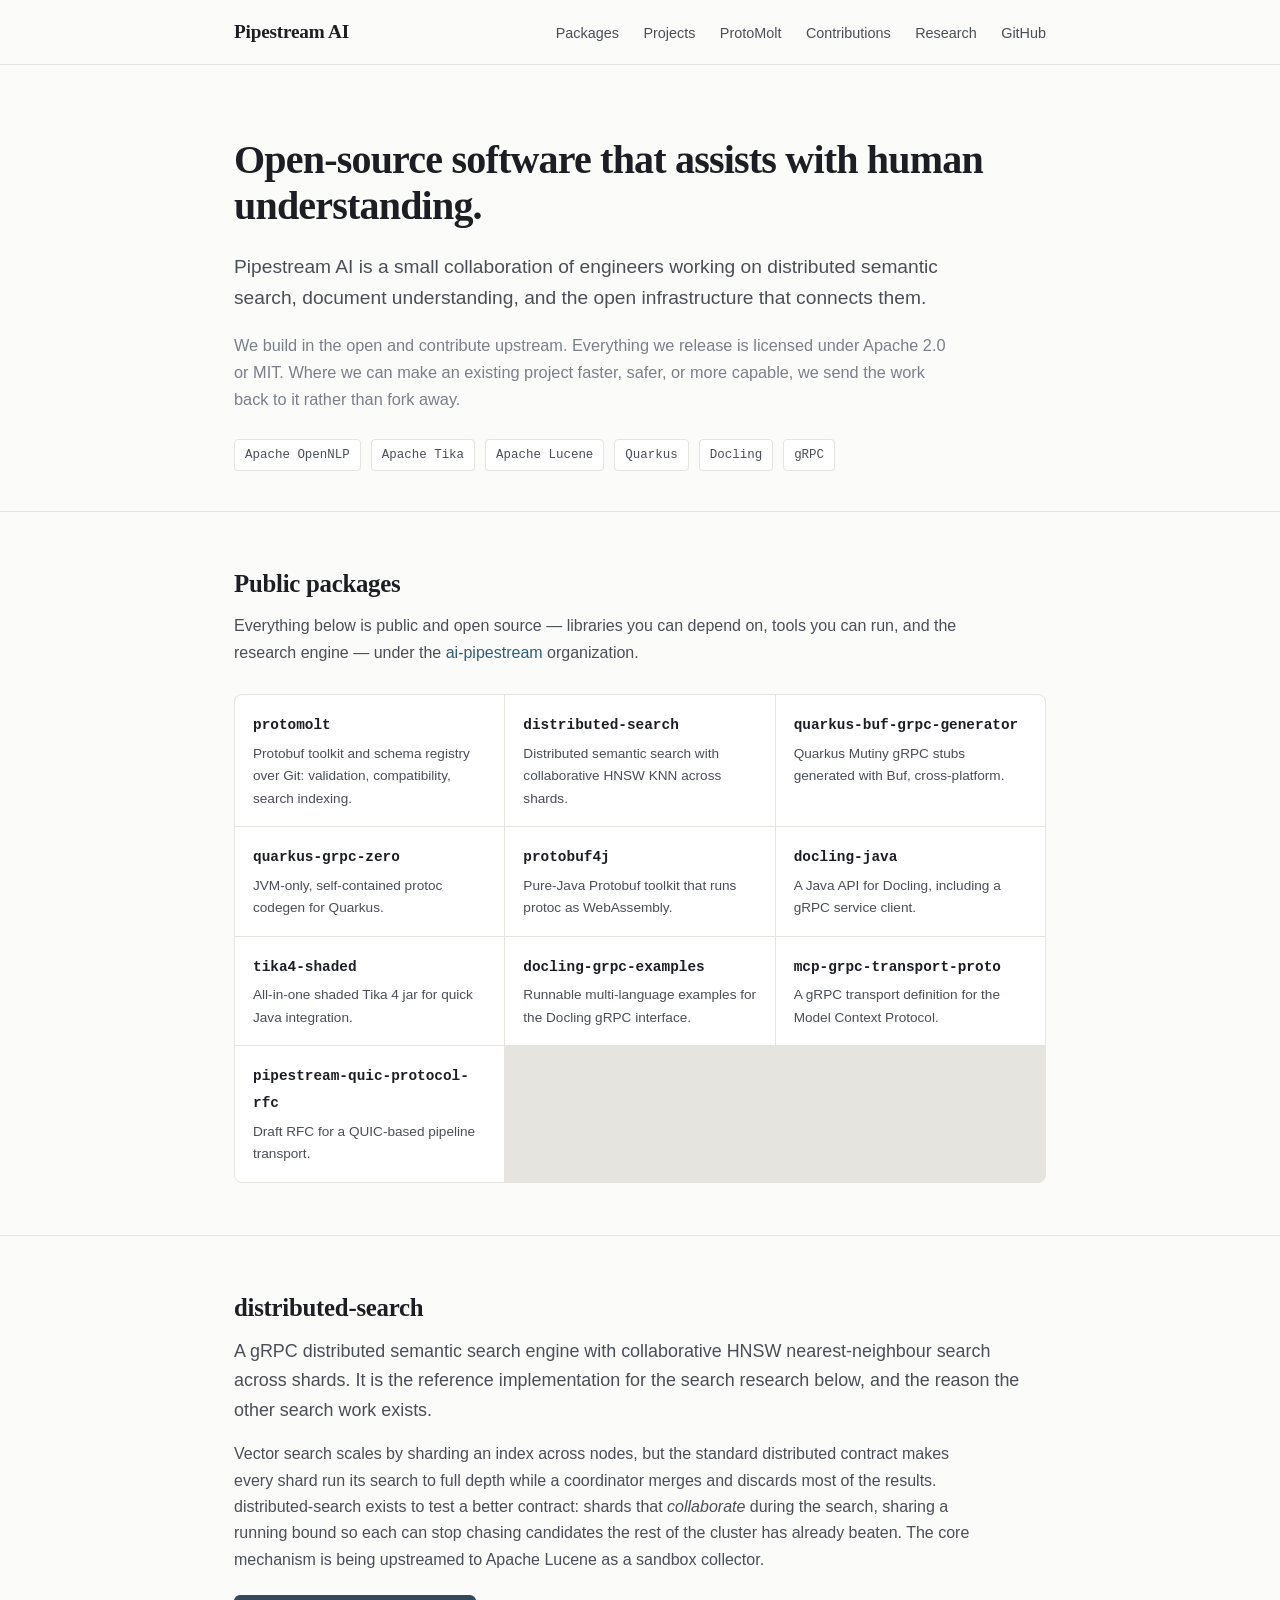
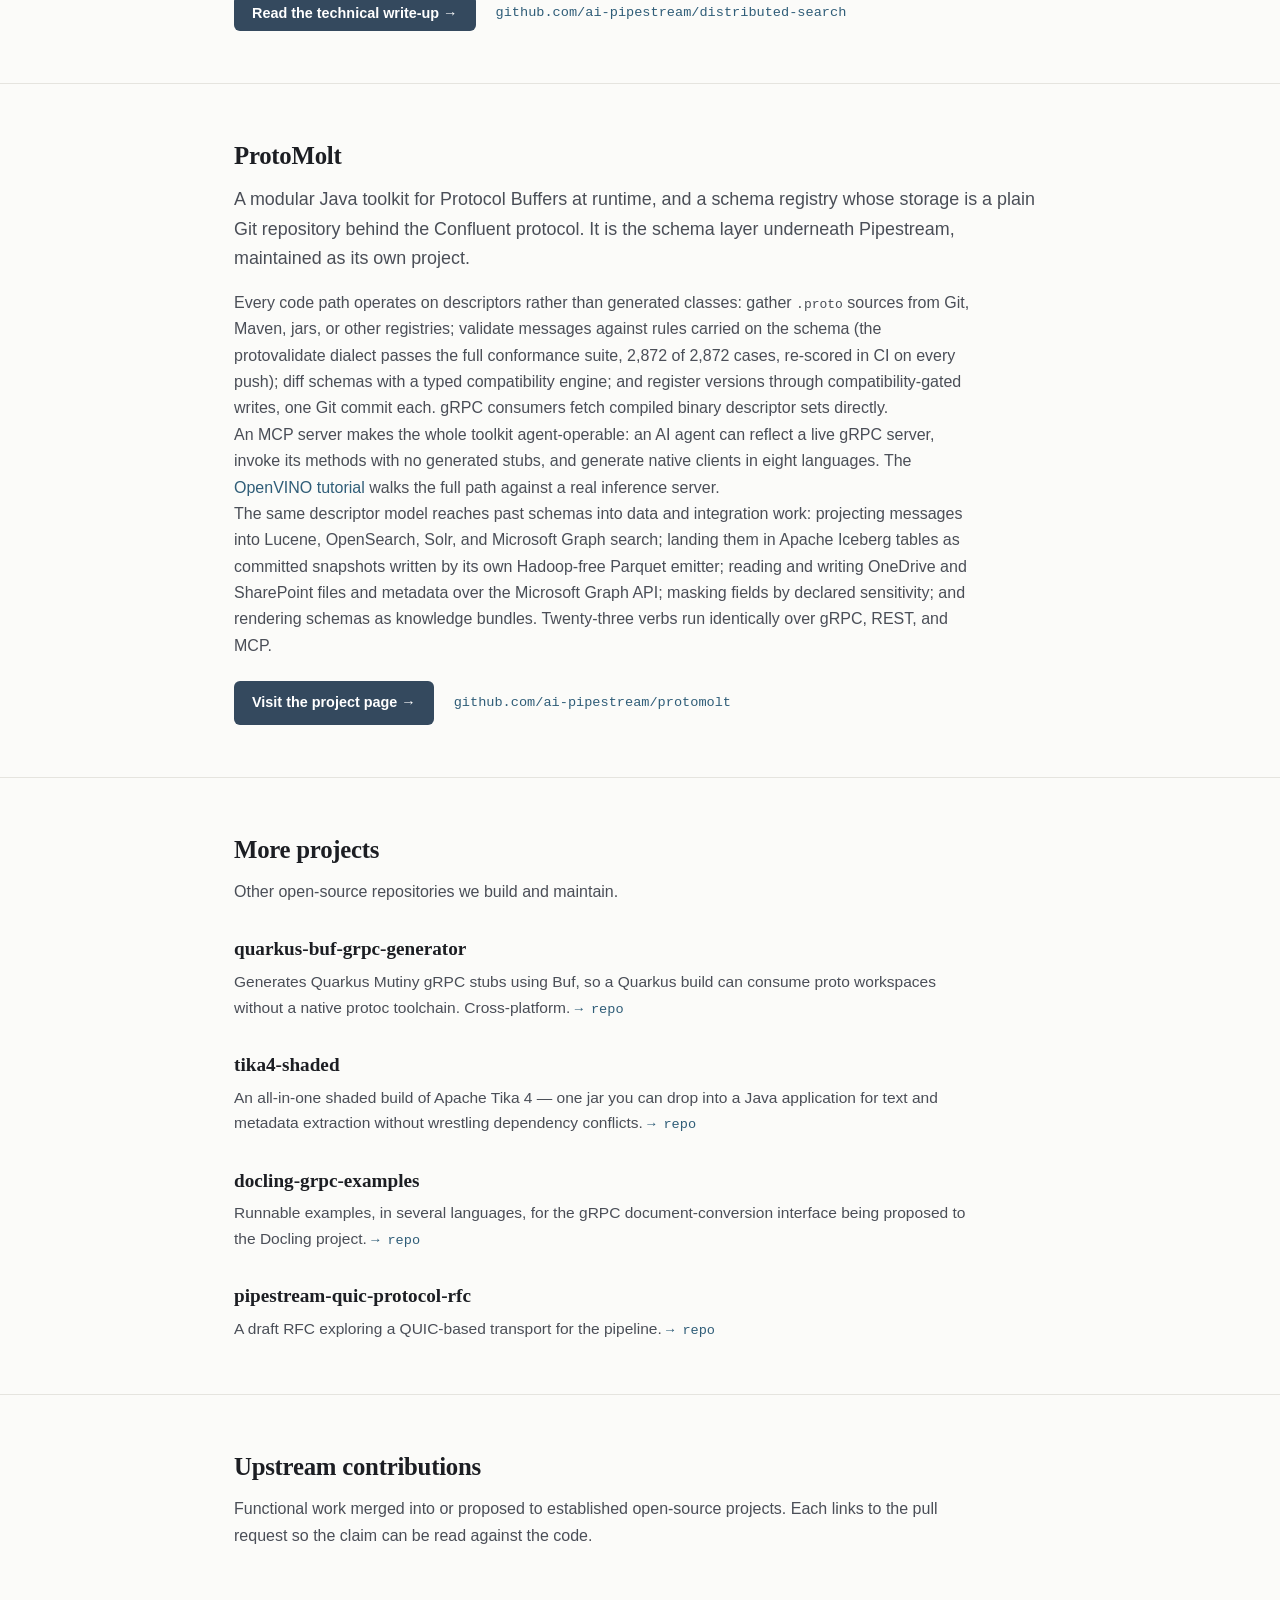
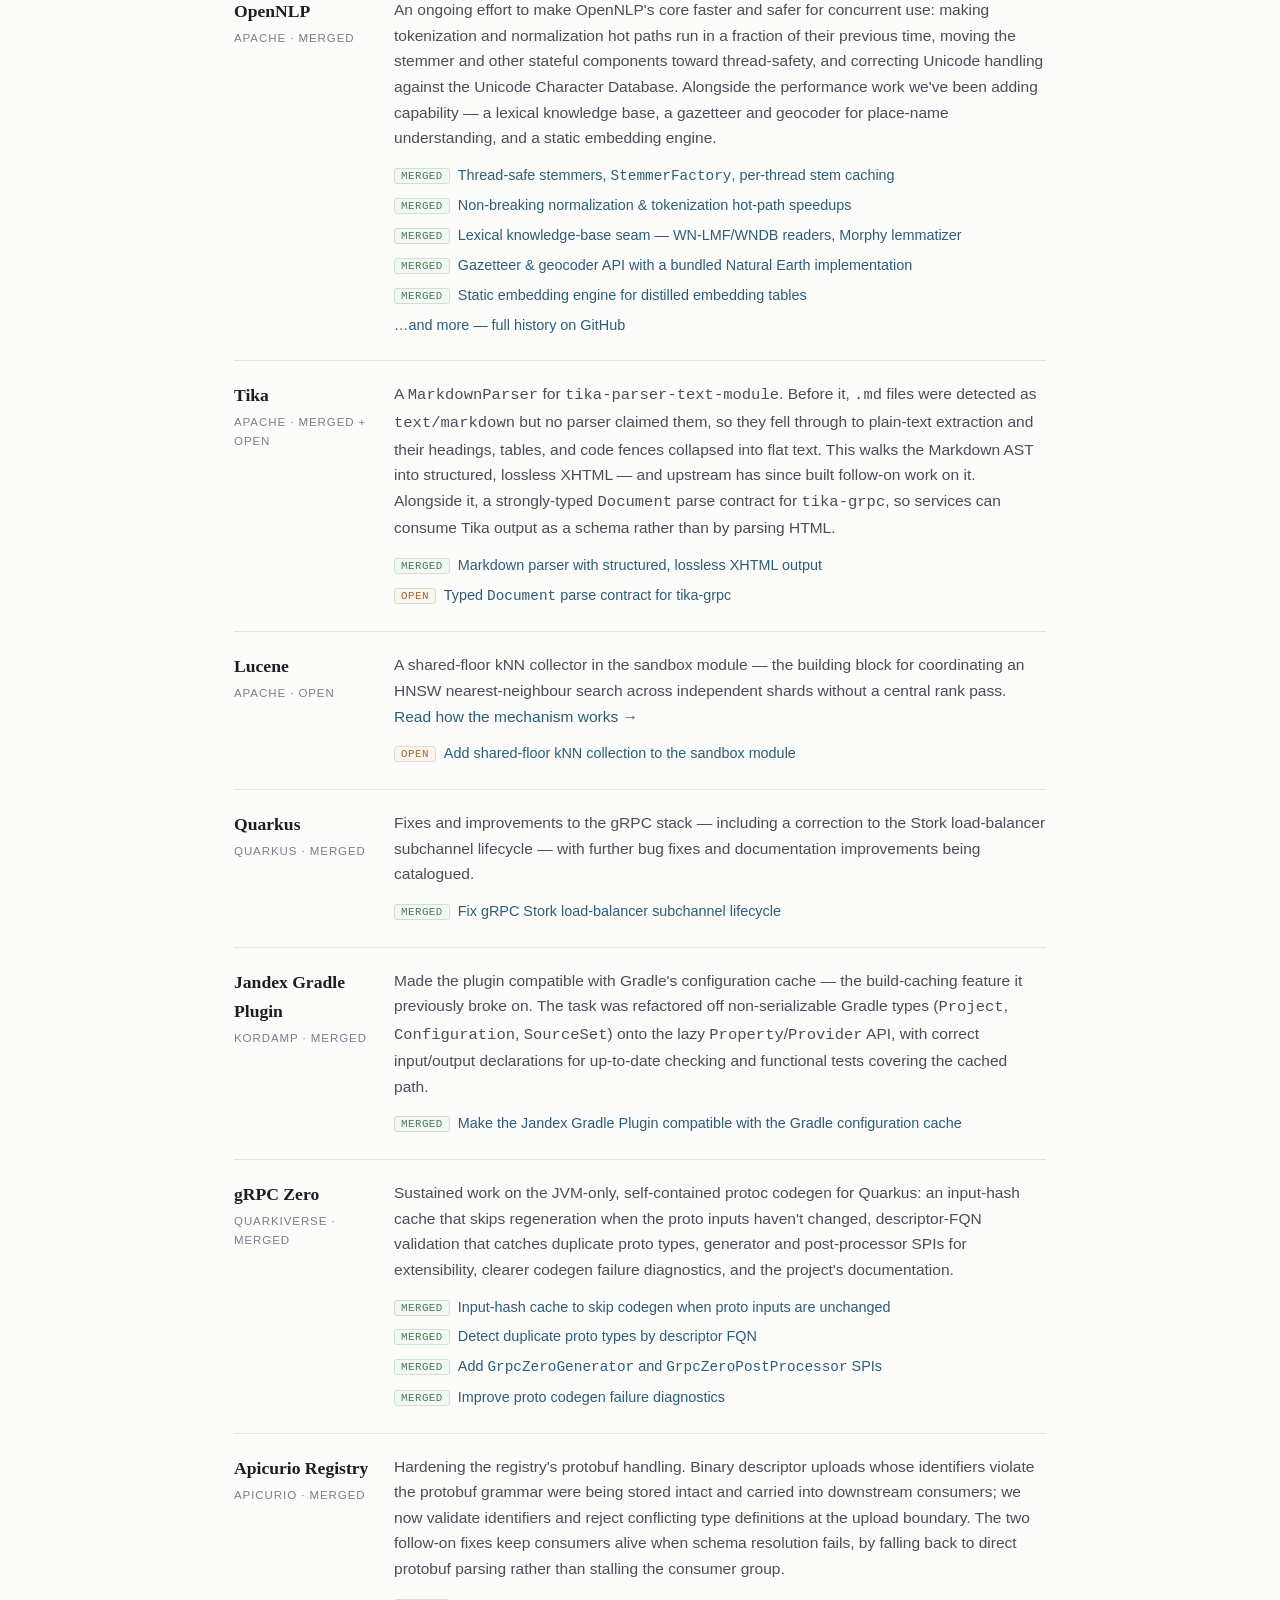
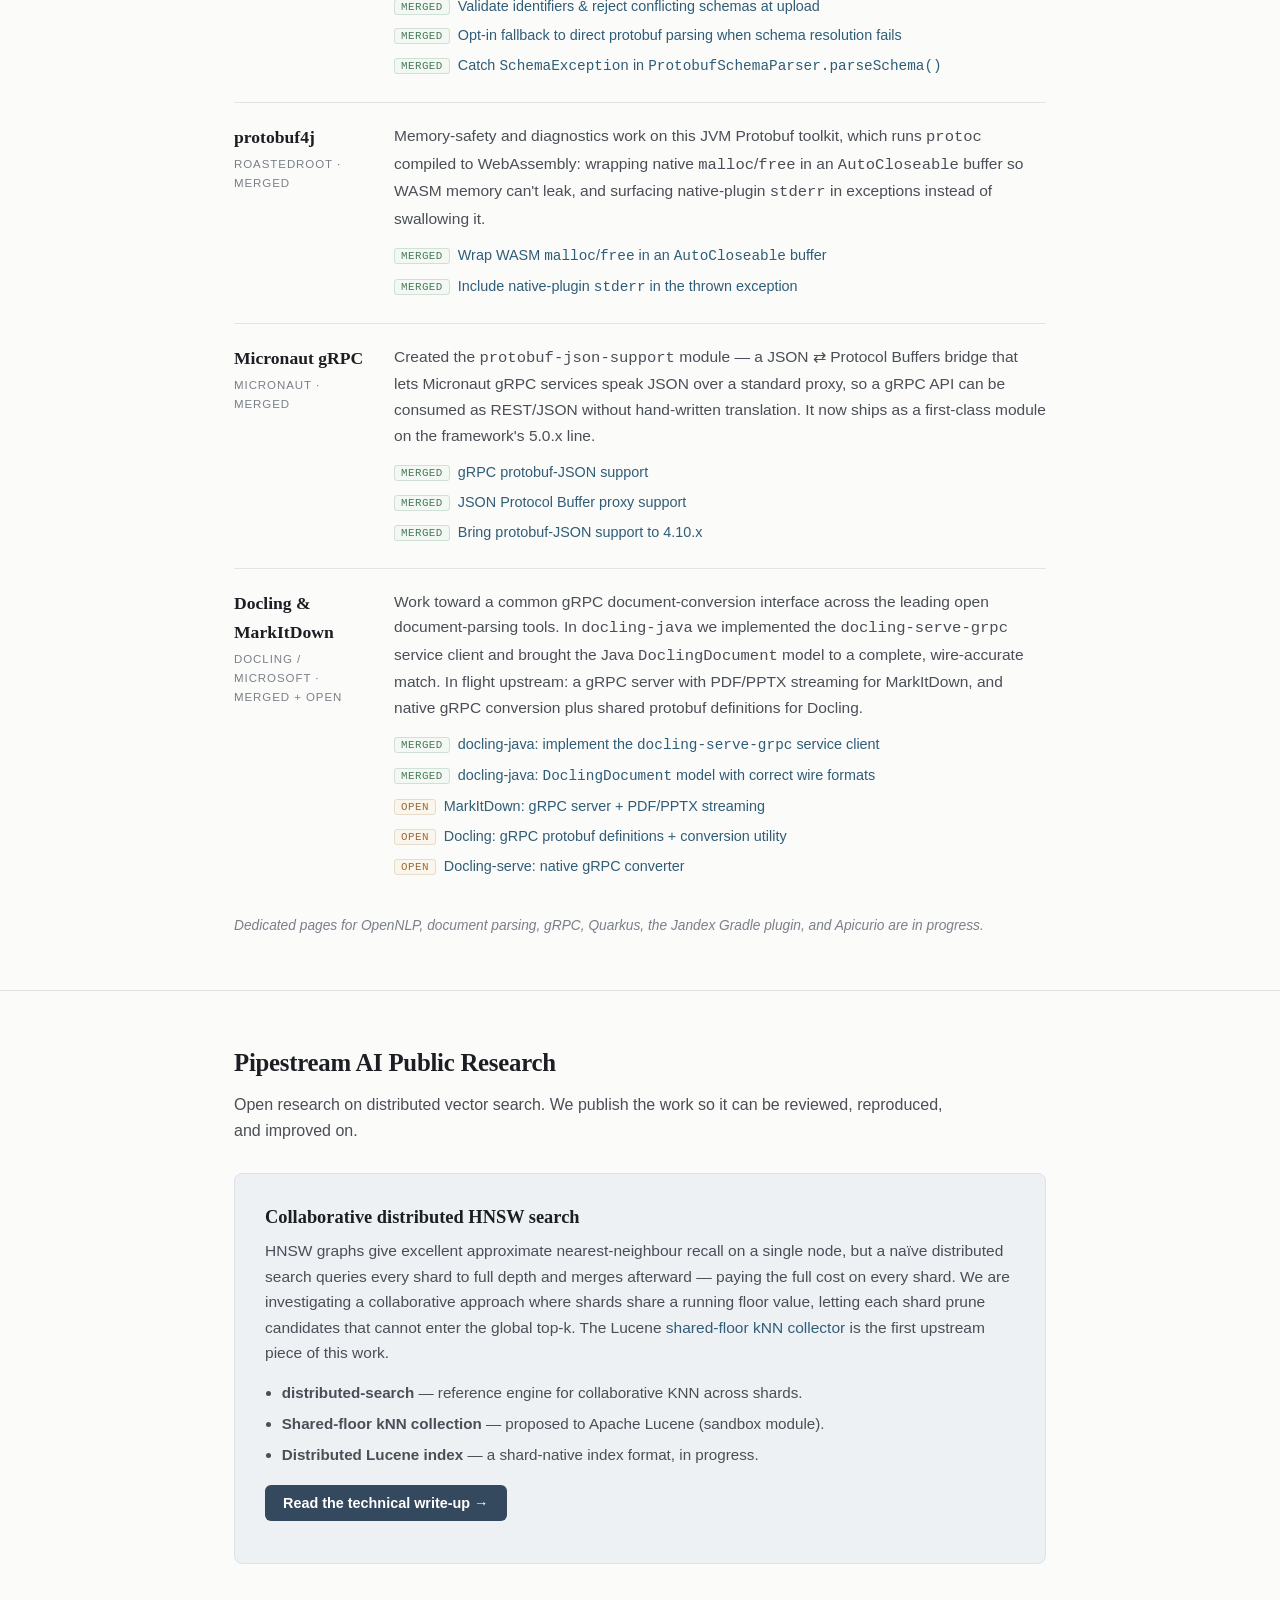
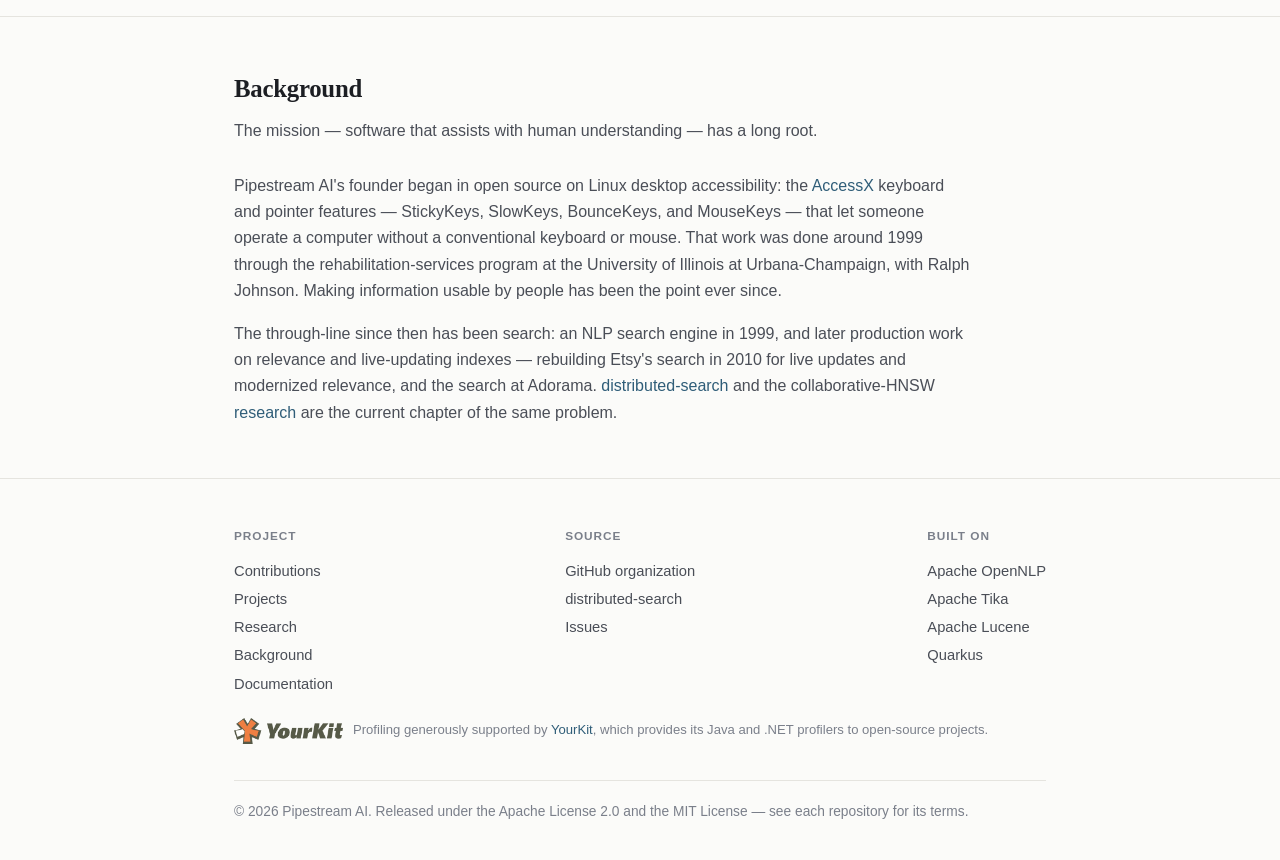
==== commit 7de594df: "Update ProtoMolt feature overview" ====
--- a/index.html
+++ b/index.html
@@ -410,6 +410,15 @@
                     and generate native clients in eight languages. The
                     <a href="protomolt/openvino/">OpenVINO tutorial</a> walks the full path
                     against a real inference server.
+                </p>
+                <p class="project-body">
+                    The same descriptor model reaches past schemas into data and integration
+                    work: projecting messages into Lucene, OpenSearch, Solr, and Microsoft
+                    Graph search; landing them in Apache Iceberg tables as committed snapshots
+                    written by its own Hadoop-free Parquet emitter; reading and writing
+                    OneDrive and SharePoint files and metadata over the Microsoft Graph API;
+                    masking fields by declared sensitivity; and rendering schemas as knowledge
+                    bundles. Twenty-three verbs run identically over gRPC, REST, and MCP.
                 </p>
                 <div class="actions">
                     <a class="btn" href="protomolt/">Visit the project page →</a>
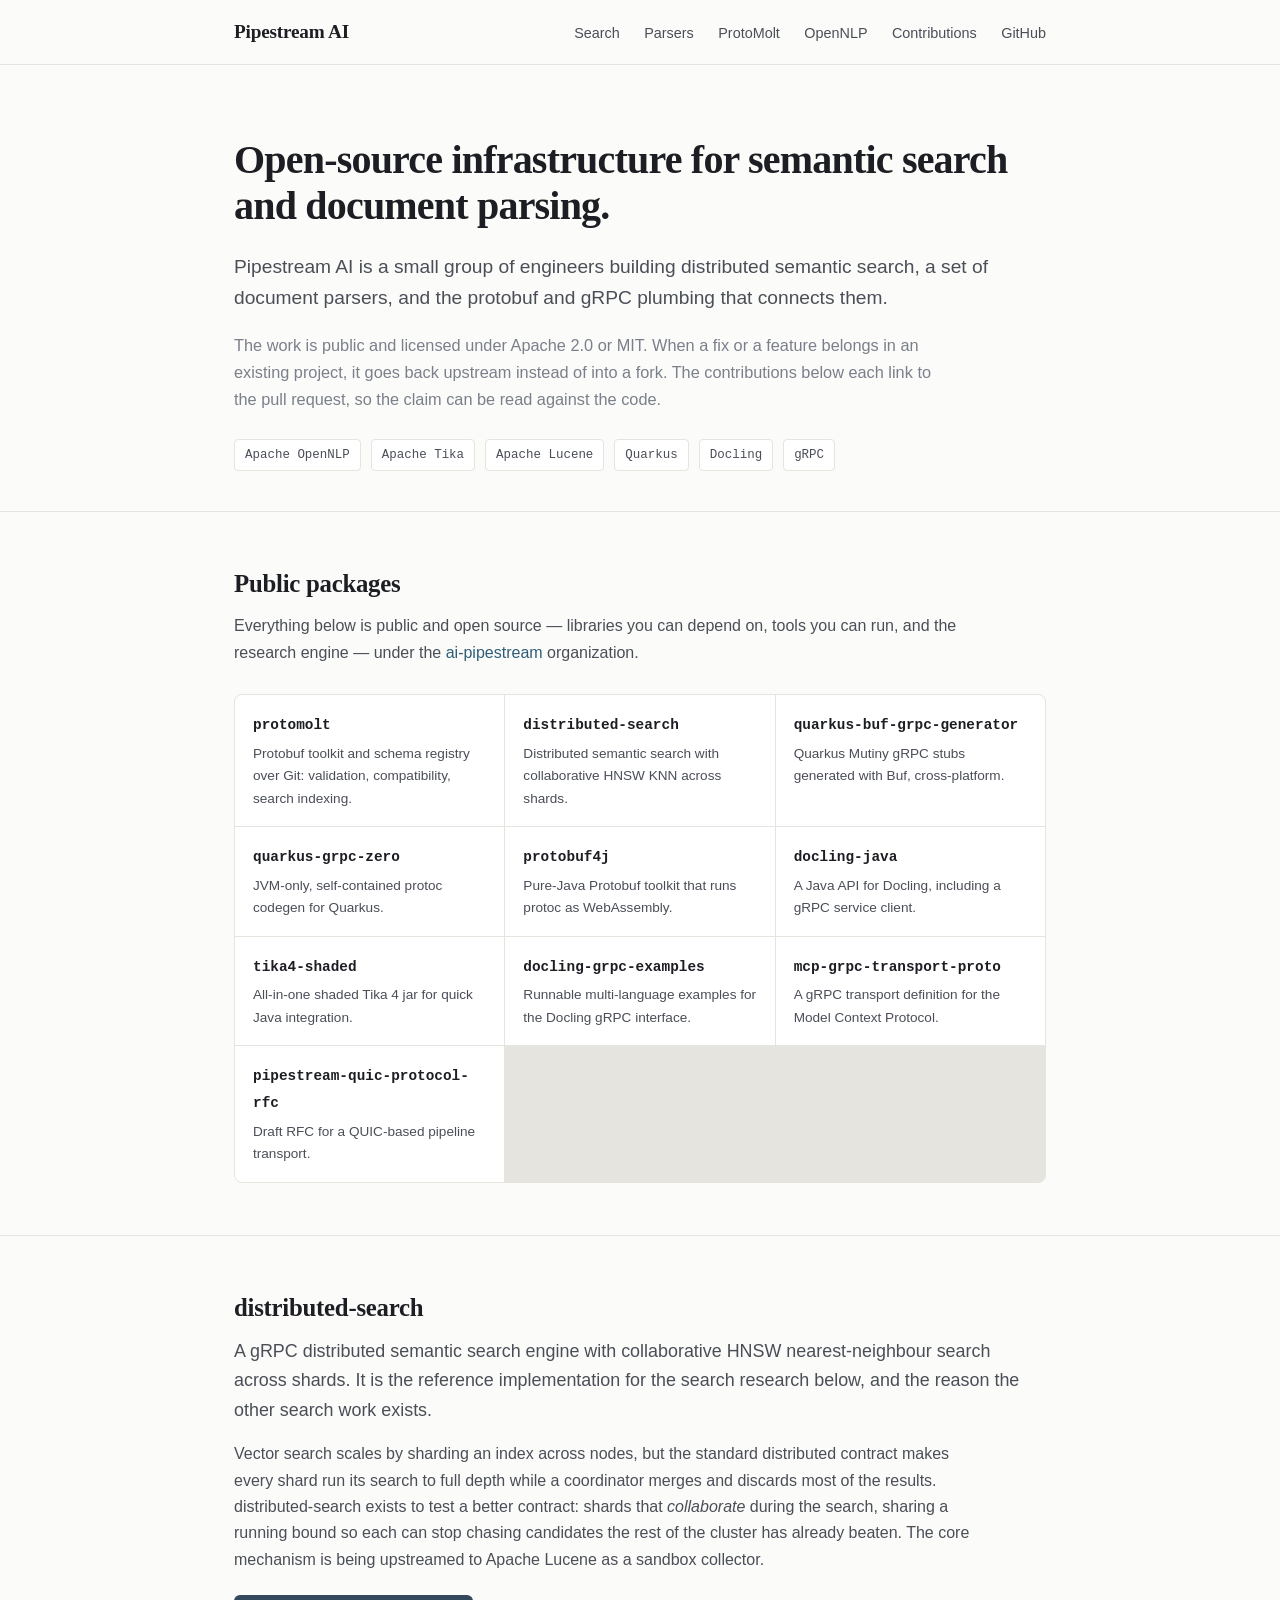
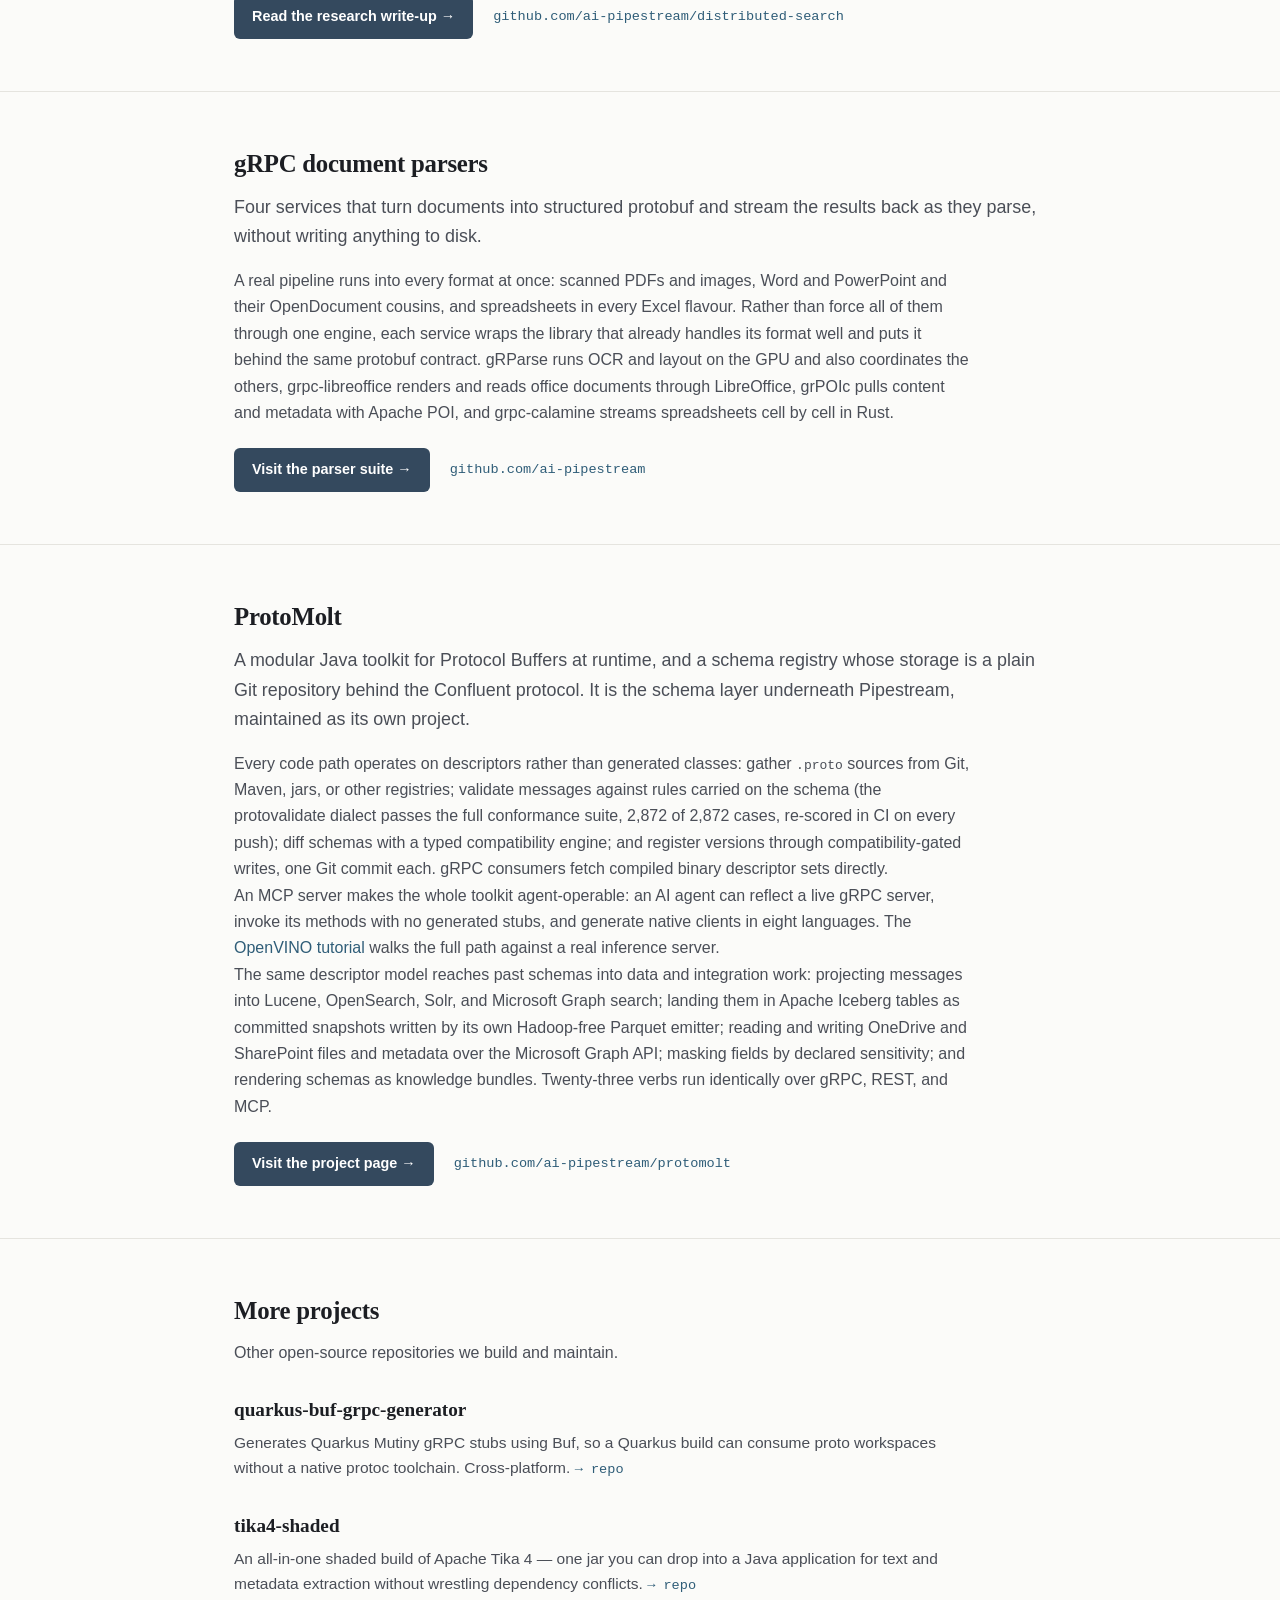
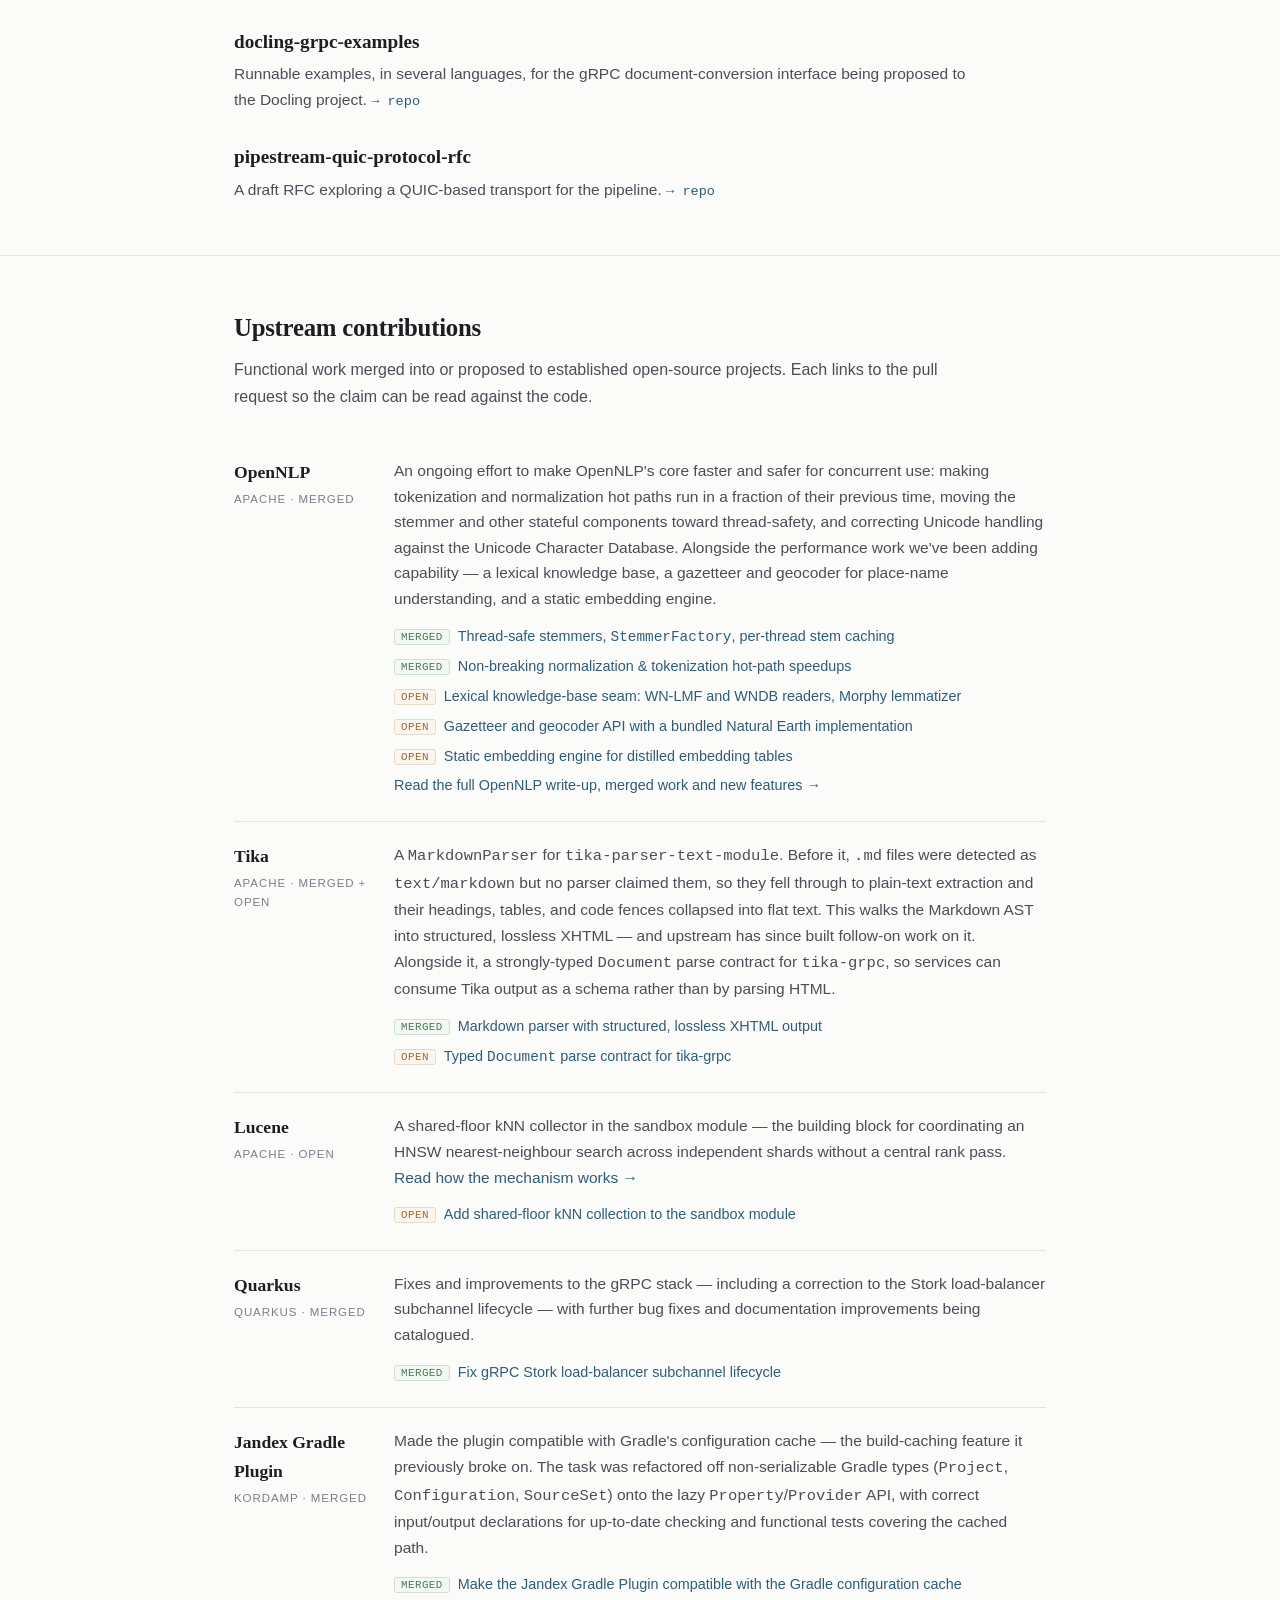
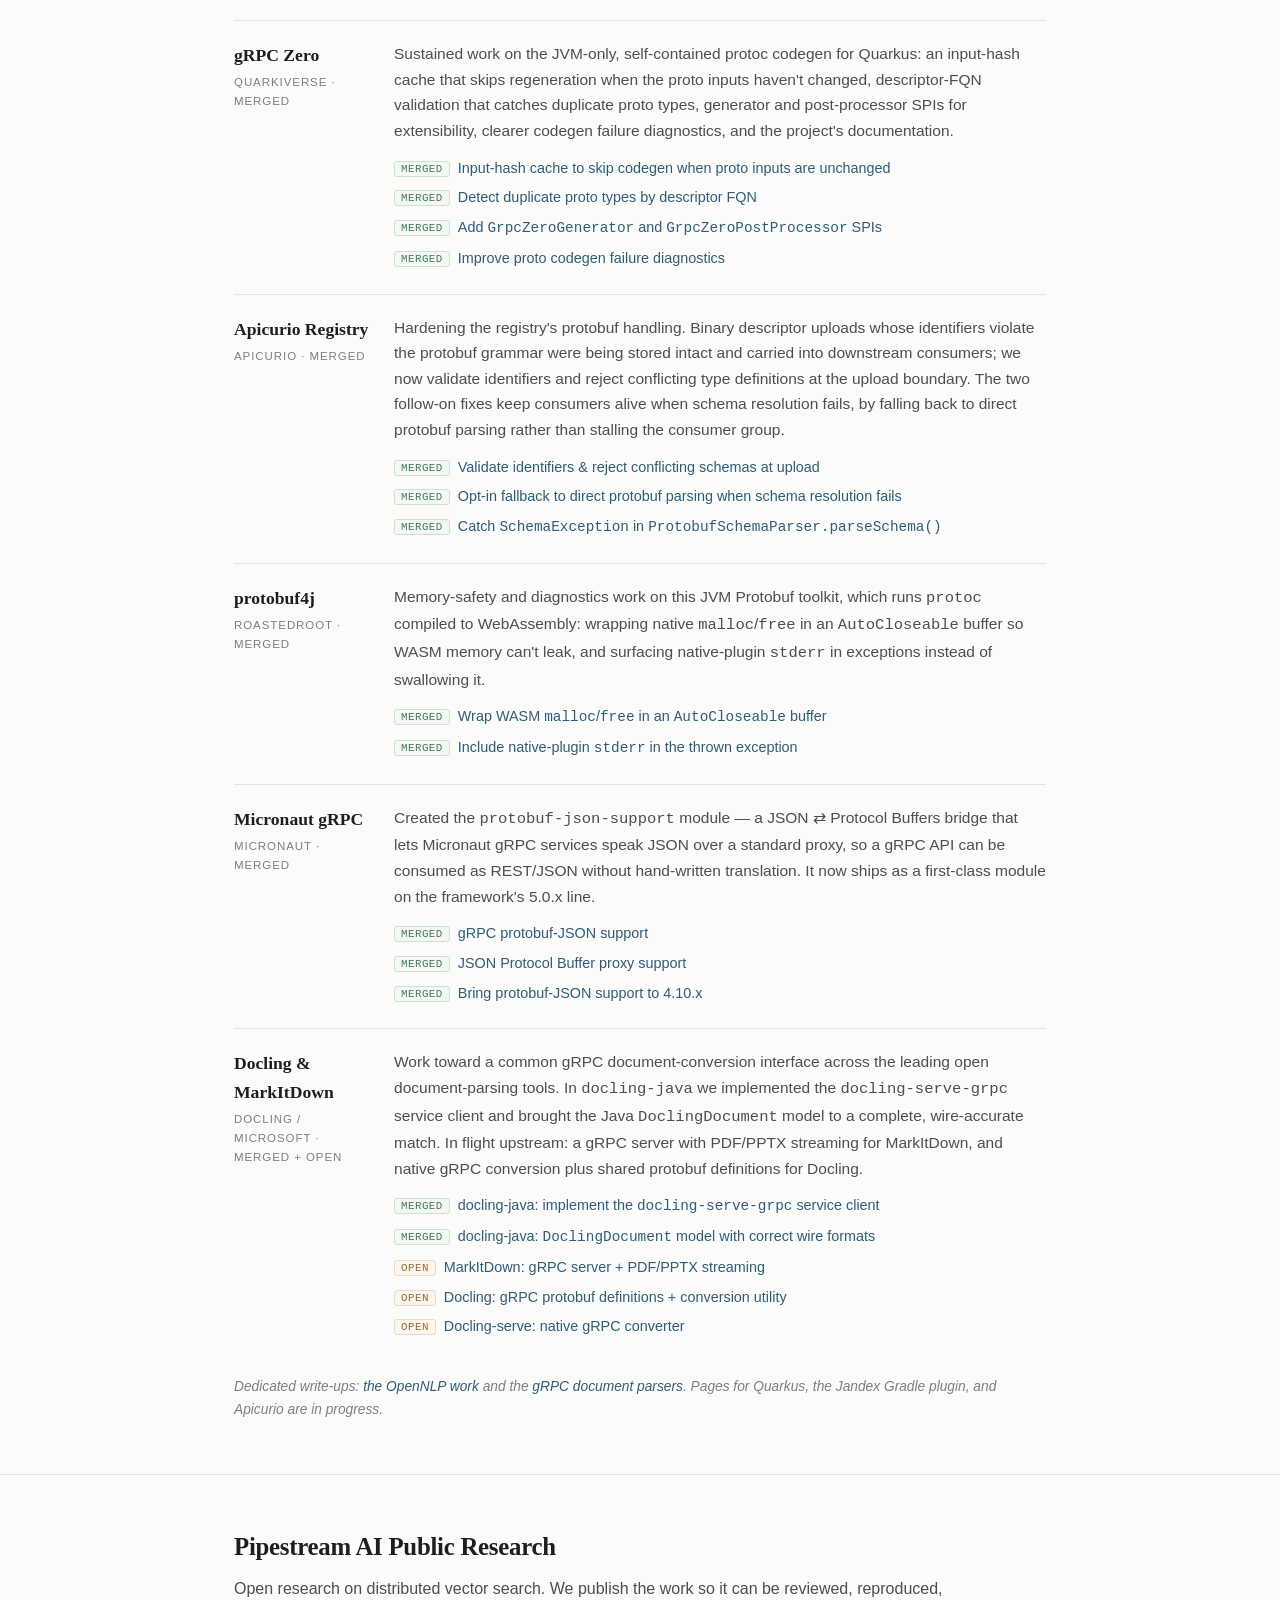
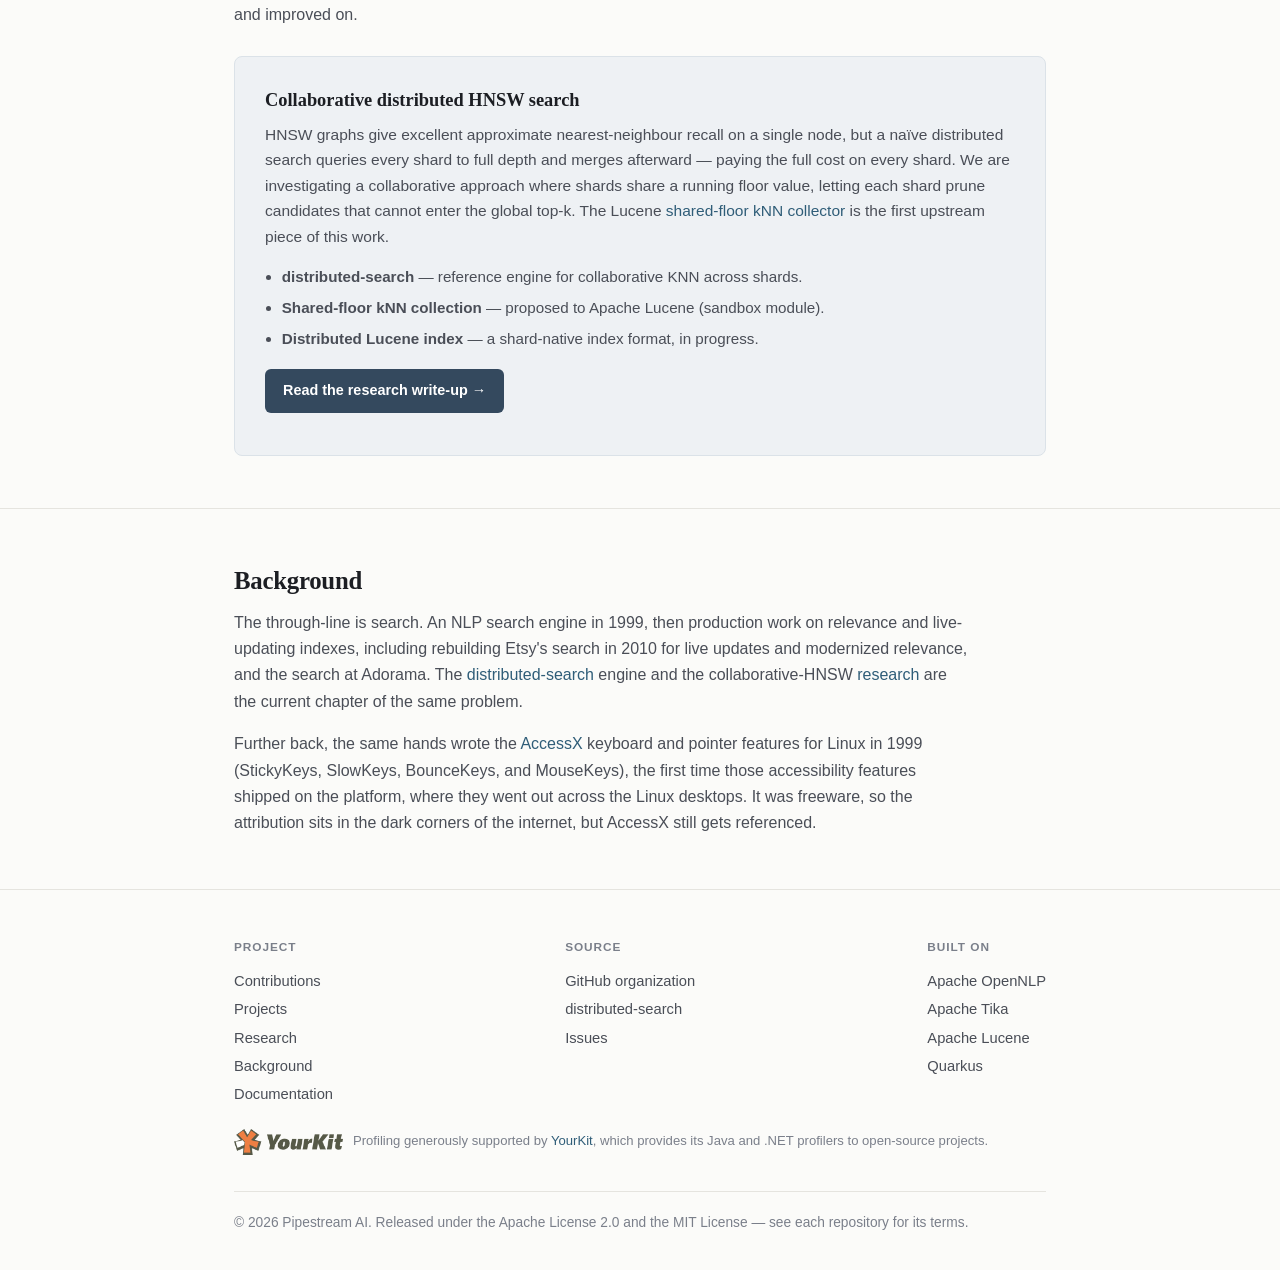
==== commit ddf80090: "Add product pages for parsers, distributed search, and OpenNLP; wire homepage highlights New pages: " ====
--- a/index.html
+++ b/index.html
@@ -302,11 +302,11 @@
         <div class="header-inner">
             <a href="#top" class="brand">Pipestream AI</a>
             <nav class="top">
-                <a href="#packages">Packages</a>
-                <a href="#distributed-search">Projects</a>
+                <a href="#distributed-search">Search</a>
+                <a href="parsers/">Parsers</a>
                 <a href="protomolt/">ProtoMolt</a>
+                <a href="opennlp/">OpenNLP</a>
                 <a href="#contributions">Contributions</a>
-                <a href="#research">Research</a>
                 <a href="https://github.com/ai-pipestream">GitHub</a>
             </nav>
         </div>
@@ -315,17 +315,17 @@
     <main id="top">
         <section class="hero">
             <div class="wrap">
-                <h1>Open-source software that assists with human understanding.</h1>
+                <h1>Open-source infrastructure for semantic search and document parsing.</h1>
                 <p class="mission">
-                    Pipestream AI is a small collaboration of engineers working on
-                    distributed semantic search, document understanding, and the open
-                    infrastructure that connects them.
+                    Pipestream AI is a small group of engineers building distributed semantic
+                    search, a set of document parsers, and the protobuf and gRPC plumbing that
+                    connects them.
                 </p>
                 <p class="sub">
-                    We build in the open and contribute upstream. Everything we release is
-                    licensed under Apache&nbsp;2.0 or MIT. Where we can make an existing
-                    project faster, safer, or more capable, we send the work back to it
-                    rather than fork away.
+                    The work is public and licensed under Apache&nbsp;2.0 or MIT. When a fix or
+                    a feature belongs in an existing project, it goes back upstream instead of
+                    into a fork. The contributions below each link to the pull request, so the
+                    claim can be read against the code.
                 </p>
                 <div class="pillrow">
                     <span class="pill">Apache OpenNLP</span>
@@ -379,8 +379,32 @@
                     Apache Lucene as a sandbox collector.
                 </p>
                 <div class="actions">
-                    <button class="btn" data-modal="hnsw-modal">Read the technical write-up →</button>
+                    <a class="btn" href="distributed-search/">Read the research write-up →</a>
                     <a class="repo-link" href="https://github.com/ai-pipestream/distributed-search">github.com/ai-pipestream/distributed-search</a>
+                </div>
+            </div>
+        </section>
+
+        <section class="block" id="parsers">
+            <div class="wrap">
+                <h2>gRPC document parsers</h2>
+                <p class="project-lead">
+                    Four services that turn documents into structured protobuf and stream the
+                    results back as they parse, without writing anything to disk.
+                </p>
+                <p class="project-body">
+                    A real pipeline runs into every format at once: scanned PDFs and images, Word
+                    and PowerPoint and their OpenDocument cousins, and spreadsheets in every Excel
+                    flavour. Rather than force all of them through one engine, each service wraps
+                    the library that already handles its format well and puts it behind the same
+                    protobuf contract. gRParse runs OCR and layout on the GPU and also coordinates
+                    the others, grpc-libreoffice renders and reads office documents through
+                    LibreOffice, grPOIc pulls content and metadata with Apache POI, and
+                    grpc-calamine streams spreadsheets cell by cell in Rust.
+                </p>
+                <div class="actions">
+                    <a class="btn" href="parsers/">Visit the parser suite →</a>
+                    <a class="repo-link" href="https://github.com/ai-pipestream">github.com/ai-pipestream</a>
                 </div>
             </div>
         </section>
@@ -488,10 +512,10 @@
                             <ul class="prs">
                                 <li><span class="tag merged">merged</span><a href="https://github.com/apache/opennlp/pull/1163">Thread-safe stemmers, <code>StemmerFactory</code>, per-thread stem caching</a></li>
                                 <li><span class="tag merged">merged</span><a href="https://github.com/apache/opennlp/pull/1161">Non-breaking normalization &amp; tokenization hot-path speedups</a></li>
-                                <li><span class="tag merged">merged</span><a href="https://github.com/apache/opennlp/pull/1155">Lexical knowledge-base seam — WN-LMF/WNDB readers, Morphy lemmatizer</a></li>
-                                <li><span class="tag merged">merged</span><a href="https://github.com/apache/opennlp/pull/1154">Gazetteer &amp; geocoder API with a bundled Natural Earth implementation</a></li>
-                                <li><span class="tag merged">merged</span><a href="https://github.com/apache/opennlp/pull/1152">Static embedding engine for distilled embedding tables</a></li>
-                                <li><a href="https://github.com/apache/opennlp/pulls?q=is%3Apr+author%3Akrickert">…and more — full history on GitHub</a></li>
+                                <li><span class="tag open">open</span><a href="https://github.com/apache/opennlp/pull/1155">Lexical knowledge-base seam: WN-LMF and WNDB readers, Morphy lemmatizer</a></li>
+                                <li><span class="tag open">open</span><a href="https://github.com/apache/opennlp/pull/1154">Gazetteer and geocoder API with a bundled Natural Earth implementation</a></li>
+                                <li><span class="tag open">open</span><a href="https://github.com/apache/opennlp/pull/1152">Static embedding engine for distilled embedding tables</a></li>
+                                <li><a href="opennlp/">Read the full OpenNLP write-up, merged work and new features →</a></li>
                             </ul>
                         </div>
                     </li>
@@ -665,7 +689,8 @@
                 </ul>
 
                 <p class="note">
-                    Dedicated pages for OpenNLP, document parsing, gRPC, Quarkus, the Jandex
+                    Dedicated write-ups: <a href="opennlp/">the OpenNLP work</a> and the
+                    <a href="parsers/">gRPC document parsers</a>. Pages for Quarkus, the Jandex
                     Gradle plugin, and Apicurio are in progress.
                 </p>
             </div>
@@ -696,7 +721,7 @@
                         <li><strong>Distributed Lucene index</strong> — a shard-native index format, in progress.</li>
                     </ul>
                     <p style="margin-top: 18px;">
-                        <button class="btn" data-modal="hnsw-modal">Read the technical write-up →</button>
+                        <a class="btn" href="distributed-search/">Read the research write-up →</a>
                     </p>
                 </div>
             </div>
@@ -705,28 +730,22 @@
         <section class="block" id="background">
             <div class="wrap">
                 <h2>Background</h2>
-                <p class="lede">
-                    The mission — software that assists with human understanding — has a
-                    long root.
-                </p>
                 <p style="color: var(--ink-soft); max-width: 46em;">
-                    Pipestream AI's founder began in open source on Linux desktop
-                    accessibility: the
+                    The through-line is search. An NLP search engine in 1999, then production
+                    work on relevance and live-updating indexes, including rebuilding Etsy's
+                    search in 2010 for live updates and modernized relevance, and the search at
+                    Adorama. The <a href="distributed-search/">distributed-search</a> engine and
+                    the collaborative-HNSW <a href="#research">research</a> are the current
+                    chapter of the same problem.
+                </p>
+                <p style="color: var(--ink-soft); max-width: 46em; margin-top: 16px;">
+                    Further back, the same hands wrote the
                     <a href="https://www.ucdenver.edu/center-for-innovative-design-and-engineering/community-engagement/colorado-assistive-technology-act-program/technology-and-transition-to-employment/linux-accessibility">AccessX</a>
-                    keyboard and pointer features — StickyKeys, SlowKeys, BounceKeys, and
-                    MouseKeys — that let someone operate a computer without a conventional
-                    keyboard or mouse. That work was done around 1999 through the
-                    rehabilitation-services program at the University of Illinois at
-                    Urbana&#8209;Champaign, with Ralph Johnson. Making information usable by
-                    people has been the point ever since.
-                </p>
-                <p style="color: var(--ink-soft); max-width: 46em; margin-top: 16px;">
-                    The through-line since then has been search: an NLP search engine in
-                    1999, and later production work on relevance and live-updating indexes —
-                    rebuilding Etsy's search in 2010 for live updates and modernized
-                    relevance, and the search at Adorama. <a href="#projects">distributed-search</a>
-                    and the collaborative-HNSW <a href="#research">research</a> are the
-                    current chapter of the same problem.
+                    keyboard and pointer features for Linux in 1999 (StickyKeys, SlowKeys,
+                    BounceKeys, and MouseKeys), the first time those accessibility features
+                    shipped on the platform, where they went out across the Linux desktops. It
+                    was freeware, so the attribution sits in the dark corners of the internet,
+                    but AccessX still gets referenced.
                 </p>
             </div>
         </section>
